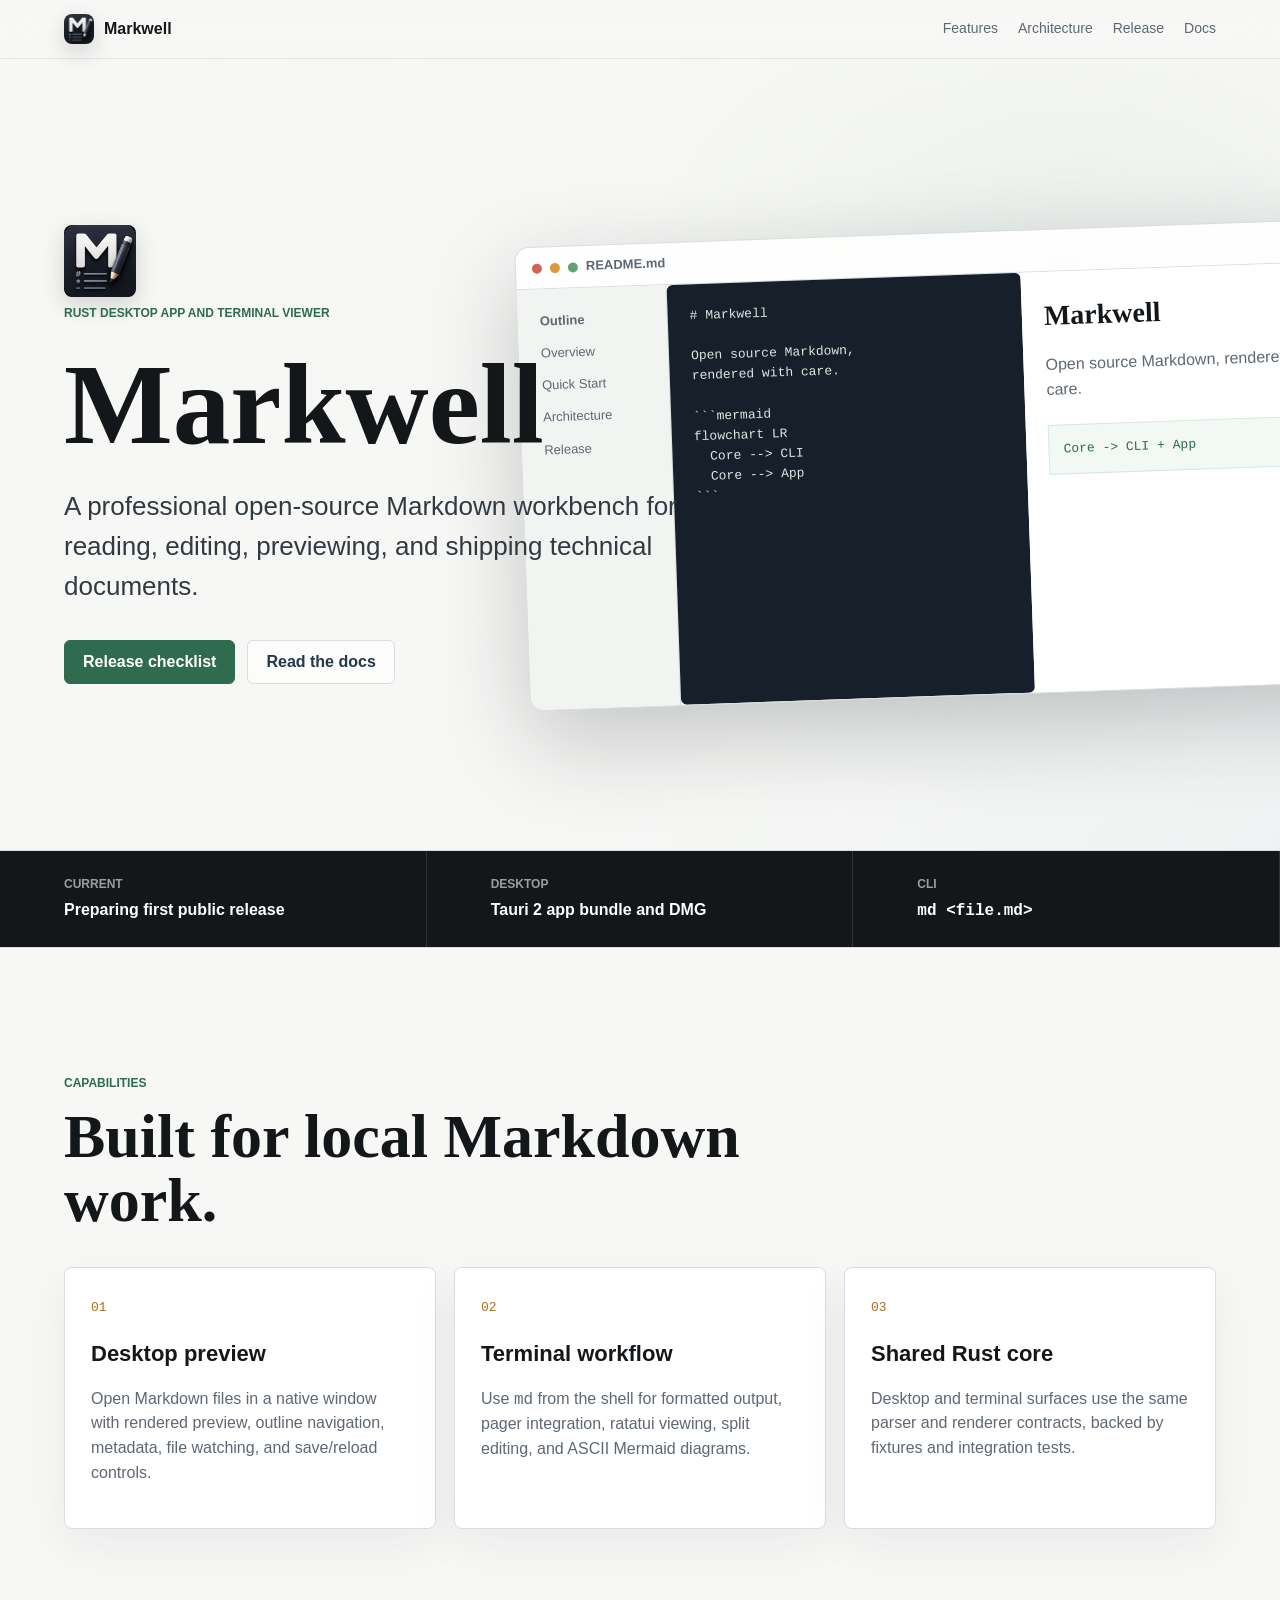
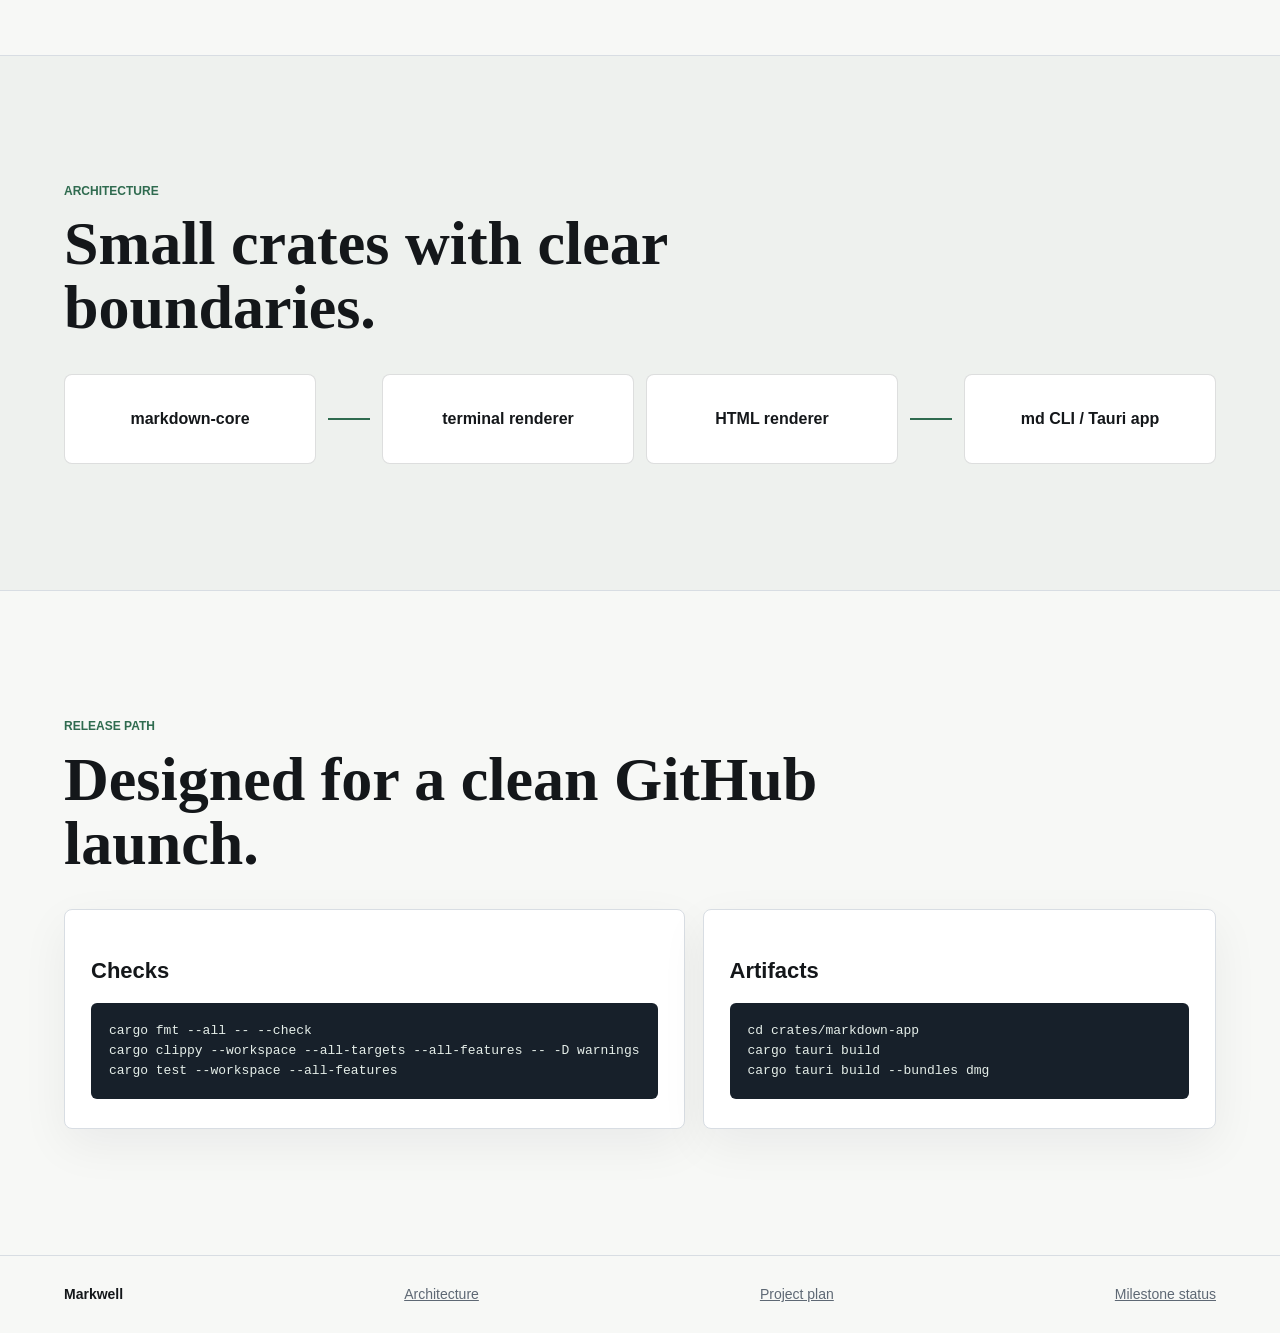
==== docs/index.html @ 6dc57869 "feat: bootstrap markwell with file-open fixes and quicklook scaffold" ====
<!DOCTYPE html>
<html lang="en">
<head>
  <meta charset="utf-8" />
  <meta name="viewport" content="width=device-width, initial-scale=1" />
  <meta name="description" content="Markwell is an open-source Markdown desktop app and terminal viewer built with Rust and Tauri." />
  <title>Markwell</title>
  <link rel="stylesheet" href="./site.css" />
</head>
<body>
  <header class="site-header">
    <a class="brand" href="#top" aria-label="Markwell home">
      <img src="./markwell-icon.png" alt="" width="30" height="30" />
      <span>Markwell</span>
    </a>
    <nav aria-label="Primary">
      <a href="#features">Features</a>
      <a href="#architecture">Architecture</a>
      <a href="#release">Release</a>
      <a href="./README.md">Docs</a>
    </nav>
  </header>

  <main id="top">
    <section class="hero">
      <div class="hero-backdrop" aria-hidden="true">
        <div class="workspace-shot">
          <div class="shot-bar">
            <span></span><span></span><span></span>
            <strong>README.md</strong>
          </div>
          <div class="shot-body">
            <aside>
              <b>Outline</b>
              <span>Overview</span>
              <span>Quick Start</span>
              <span>Architecture</span>
              <span>Release</span>
            </aside>
            <pre># Markwell

Open source Markdown,
rendered with care.

```mermaid
flowchart LR
  Core --> CLI
  Core --> App
```</pre>
            <article>
              <h3>Markwell</h3>
              <p>Open source Markdown, rendered with care.</p>
              <div class="diagram">Core -> CLI + App</div>
            </article>
          </div>
        </div>
      </div>

      <div class="hero-copy">
        <img src="./markwell-icon.png" alt="" width="72" height="72" />
        <p class="eyebrow">Rust desktop app and terminal viewer</p>
        <h1>Markwell</h1>
        <p class="lede">
          A professional open-source Markdown workbench for reading, editing,
          previewing, and shipping technical documents.
        </p>
        <div class="hero-actions">
          <a class="button primary" href="#release">Release checklist</a>
          <a class="button" href="./README.md">Read the docs</a>
        </div>
      </div>
    </section>

    <section class="status-strip" aria-label="Project status">
      <div>
        <span>Current</span>
        <strong>Preparing first public release</strong>
      </div>
      <div>
        <span>Desktop</span>
        <strong>Tauri 2 app bundle and DMG</strong>
      </div>
      <div>
        <span>CLI</span>
        <strong><code>md &lt;file.md&gt;</code></strong>
      </div>
    </section>

    <section class="section" id="features">
      <div class="section-heading">
        <p class="eyebrow">Capabilities</p>
        <h2>Built for local Markdown work.</h2>
      </div>
      <div class="feature-grid">
        <article>
          <span class="feature-mark">01</span>
          <h3>Desktop preview</h3>
          <p>Open Markdown files in a native window with rendered preview, outline navigation, metadata, file watching, and save/reload controls.</p>
        </article>
        <article>
          <span class="feature-mark">02</span>
          <h3>Terminal workflow</h3>
          <p>Use <code>md</code> from the shell for formatted output, pager integration, ratatui viewing, split editing, and ASCII Mermaid diagrams.</p>
        </article>
        <article>
          <span class="feature-mark">03</span>
          <h3>Shared Rust core</h3>
          <p>Desktop and terminal surfaces use the same parser and renderer contracts, backed by fixtures and integration tests.</p>
        </article>
      </div>
    </section>

    <section class="section architecture" id="architecture">
      <div class="section-heading">
        <p class="eyebrow">Architecture</p>
        <h2>Small crates with clear boundaries.</h2>
      </div>
      <div class="flow" aria-label="Architecture flow">
        <div>markdown-core</div>
        <span></span>
        <div>terminal renderer</div>
        <div>HTML renderer</div>
        <span></span>
        <div>md CLI / Tauri app</div>
      </div>
    </section>

    <section class="section release" id="release">
      <div class="section-heading">
        <p class="eyebrow">Release path</p>
        <h2>Designed for a clean GitHub launch.</h2>
      </div>
      <div class="release-grid">
        <article>
          <h3>Checks</h3>
          <pre>cargo fmt --all -- --check
cargo clippy --workspace --all-targets --all-features -- -D warnings
cargo test --workspace --all-features</pre>
        </article>
        <article>
          <h3>Artifacts</h3>
          <pre>cd crates/markdown-app
cargo tauri build
cargo tauri build --bundles dmg</pre>
        </article>
      </div>
    </section>
  </main>

  <footer>
    <span>Markwell</span>
    <a href="./architecture.md">Architecture</a>
    <a href="./project-plan.md">Project plan</a>
    <a href="./milestone-status.md">Milestone status</a>
  </footer>

  <script src="./site.js"></script>
</body>
</html>
---- docs/site.css ----
:root {
  --ink: #14171a;
  --muted: #5e6874;
  --line: #d8dde3;
  --paper: #f7f8f6;
  --panel: #ffffff;
  --steel: #25384a;
  --green: #2f6b4f;
  --green-2: #d8eadf;
  --amber: #a96f20;
  --mono: "SF Mono", "Cascadia Code", Menlo, monospace;
  --display: Charter, "Iowan Old Style", Georgia, serif;
  --body: "Avenir Next", "Segoe UI", sans-serif;
}

*,
*::before,
*::after {
  box-sizing: border-box;
}

html {
  scroll-behavior: smooth;
}

body {
  margin: 0;
  background: var(--paper);
  color: var(--ink);
  font-family: var(--body);
  font-size: 16px;
  line-height: 1.55;
}

a {
  color: inherit;
}

.site-header {
  position: sticky;
  top: 0;
  z-index: 20;
  display: flex;
  align-items: center;
  justify-content: space-between;
  gap: 24px;
  padding: 14px clamp(20px, 5vw, 72px);
  background: rgba(247, 248, 246, 0.88);
  border-bottom: 1px solid rgba(20, 23, 26, 0.08);
  backdrop-filter: blur(18px);
}

.brand,
.site-header nav,
.hero-actions,
footer {
  display: flex;
  align-items: center;
}

.brand {
  gap: 10px;
  font-weight: 700;
  text-decoration: none;
}

.brand img,
.hero-copy img {
  border-radius: 8px;
  box-shadow: 0 8px 22px rgba(20, 23, 26, 0.16);
}

.site-header nav {
  gap: 20px;
  color: var(--muted);
  font-size: 14px;
}

.site-header nav a {
  text-decoration: none;
}

.site-header nav a:hover {
  color: var(--ink);
}

.hero {
  position: relative;
  min-height: 88vh;
  display: grid;
  align-items: center;
  padding: clamp(70px, 11vw, 140px) clamp(20px, 5vw, 72px);
  overflow: hidden;
  border-bottom: 1px solid var(--line);
}

.hero-backdrop {
  position: absolute;
  inset: 0;
  background:
    linear-gradient(90deg, rgba(247,248,246,0.96) 0%, rgba(247,248,246,0.77) 38%, rgba(247,248,246,0.45) 100%),
    radial-gradient(circle at 78% 42%, rgba(47,107,79,0.18), transparent 38%),
    linear-gradient(135deg, #eef2ef 0%, #f8f8f4 48%, #e9edf0 100%);
}

.workspace-shot {
  position: absolute;
  right: clamp(-280px, -8vw, -60px);
  top: 50%;
  width: min(860px, 76vw);
  transform: translateY(-48%) rotate(-2deg);
  border: 1px solid rgba(20, 23, 26, 0.14);
  border-radius: 14px;
  background: rgba(255, 255, 255, 0.88);
  box-shadow: 0 30px 90px rgba(20, 23, 26, 0.22);
  overflow: hidden;
}

.shot-bar {
  height: 42px;
  display: flex;
  align-items: center;
  gap: 8px;
  padding: 0 16px;
  border-bottom: 1px solid var(--line);
  color: var(--muted);
  font-size: 13px;
}

.shot-bar span {
  width: 10px;
  height: 10px;
  border-radius: 50%;
  background: #d26156;
}

.shot-bar span:nth-child(2) {
  background: #d99a3d;
}

.shot-bar span:nth-child(3) {
  background: #62a36f;
}

.shot-body {
  display: grid;
  grid-template-columns: 150px 1fr 1fr;
  min-height: 420px;
}

.shot-body aside,
.shot-body pre,
.shot-body article {
  padding: 22px;
}

.shot-body aside {
  display: flex;
  flex-direction: column;
  gap: 12px;
  background: #f2f4f1;
  border-right: 1px solid var(--line);
  color: var(--muted);
  font-size: 13px;
}

.shot-body pre {
  margin: 0;
  background: #17202a;
  color: #dce7e1;
  font-family: var(--mono);
  font-size: 13px;
  white-space: pre-wrap;
}

.shot-body article {
  background: white;
}

.shot-body h3 {
  margin: 0 0 10px;
  font-family: var(--display);
  font-size: 28px;
}

.diagram {
  margin-top: 22px;
  padding: 14px;
  border: 1px solid var(--green-2);
  background: #f2f8f4;
  color: var(--green);
  font-family: var(--mono);
  font-size: 13px;
}

.hero-copy {
  position: relative;
  z-index: 2;
  max-width: 720px;
}

.eyebrow {
  margin: 0 0 12px;
  color: var(--green);
  font-size: 12px;
  font-weight: 800;
  text-transform: uppercase;
}

h1,
h2 {
  margin: 0;
  font-family: var(--display);
  line-height: 1.03;
  letter-spacing: 0;
}

h1 {
  margin-top: 22px;
  font-size: clamp(58px, 9vw, 118px);
}

h2 {
  font-size: clamp(34px, 5vw, 62px);
}

.lede {
  max-width: 620px;
  margin: 22px 0 0;
  color: #313a42;
  font-size: clamp(19px, 2.4vw, 26px);
}

.hero-actions {
  gap: 12px;
  margin-top: 34px;
  flex-wrap: wrap;
}

.button {
  display: inline-flex;
  align-items: center;
  min-height: 44px;
  padding: 0 18px;
  border: 1px solid var(--line);
  border-radius: 6px;
  background: rgba(255,255,255,0.66);
  color: var(--steel);
  font-weight: 700;
  text-decoration: none;
}

.button.primary {
  background: var(--green);
  border-color: var(--green);
  color: white;
}

.status-strip {
  display: grid;
  grid-template-columns: repeat(3, 1fr);
  border-bottom: 1px solid var(--line);
  background: var(--ink);
  color: white;
}

.status-strip div {
  padding: 24px clamp(20px, 5vw, 72px);
  border-right: 1px solid rgba(255,255,255,0.12);
}

.status-strip span {
  display: block;
  margin-bottom: 4px;
  color: rgba(255,255,255,0.58);
  font-size: 12px;
  text-transform: uppercase;
  font-weight: 800;
}

.section {
  padding: clamp(70px, 10vw, 126px) clamp(20px, 5vw, 72px);
  border-bottom: 1px solid var(--line);
}

.section-heading {
  max-width: 760px;
  margin-bottom: 34px;
}

.feature-grid,
.release-grid {
  display: grid;
  grid-template-columns: repeat(3, 1fr);
  gap: 18px;
}

.feature-grid article,
.release-grid article {
  min-height: 220px;
  padding: 26px;
  border: 1px solid var(--line);
  border-radius: 8px;
  background: var(--panel);
  box-shadow: 0 16px 48px rgba(20, 23, 26, 0.06);
}

.feature-mark {
  color: var(--amber);
  font-family: var(--mono);
  font-size: 13px;
}

h3 {
  margin: 18px 0 10px;
  font-size: 22px;
}

p {
  color: var(--muted);
}

code,
pre {
  font-family: var(--mono);
}

pre {
  overflow: auto;
  margin: 14px 0 0;
  padding: 18px;
  border-radius: 6px;
  background: #17202a;
  color: #e5eee9;
  font-size: 13px;
}

.architecture {
  background: #eef1ee;
}

.flow {
  display: grid;
  grid-template-columns: 1fr 42px 1fr 1fr 42px 1fr;
  align-items: center;
  gap: 12px;
}

.flow div {
  min-height: 90px;
  display: grid;
  place-items: center;
  padding: 18px;
  border: 1px solid rgba(20, 23, 26, 0.14);
  border-radius: 8px;
  background: white;
  text-align: center;
  font-weight: 800;
}

.flow span {
  height: 2px;
  background: var(--green);
}

.release-grid {
  grid-template-columns: repeat(2, 1fr);
}

footer {
  justify-content: space-between;
  gap: 18px;
  padding: 28px clamp(20px, 5vw, 72px);
  color: var(--muted);
  font-size: 14px;
}

footer span {
  color: var(--ink);
  font-weight: 800;
}

@media (max-width: 880px) {
  .site-header {
    align-items: flex-start;
    flex-direction: column;
  }

  .site-header nav {
    flex-wrap: wrap;
  }

  .workspace-shot {
    opacity: 0.22;
    right: -420px;
  }

  .status-strip,
  .feature-grid,
  .release-grid,
  .flow {
    grid-template-columns: 1fr;
  }

  .flow span {
    width: 2px;
    height: 32px;
    justify-self: center;
  }

  footer {
    align-items: flex-start;
    flex-direction: column;
  }
}
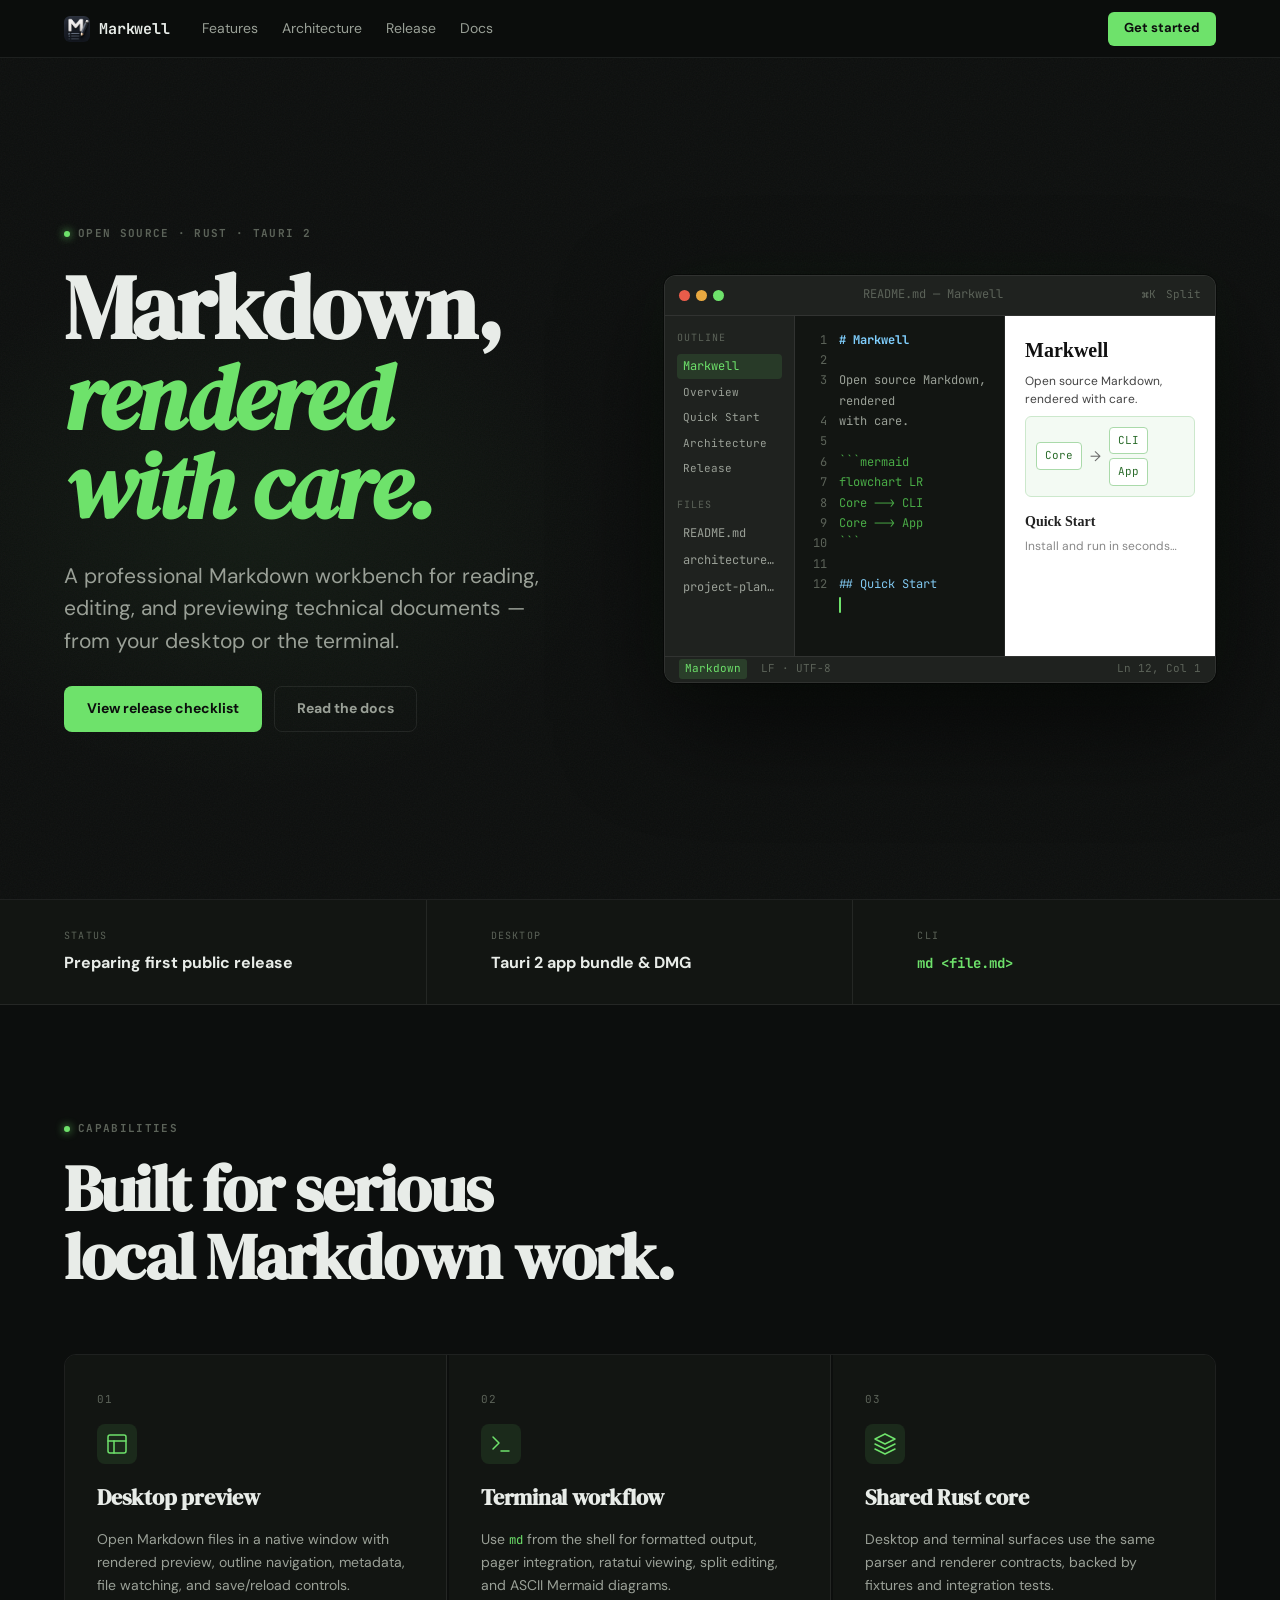
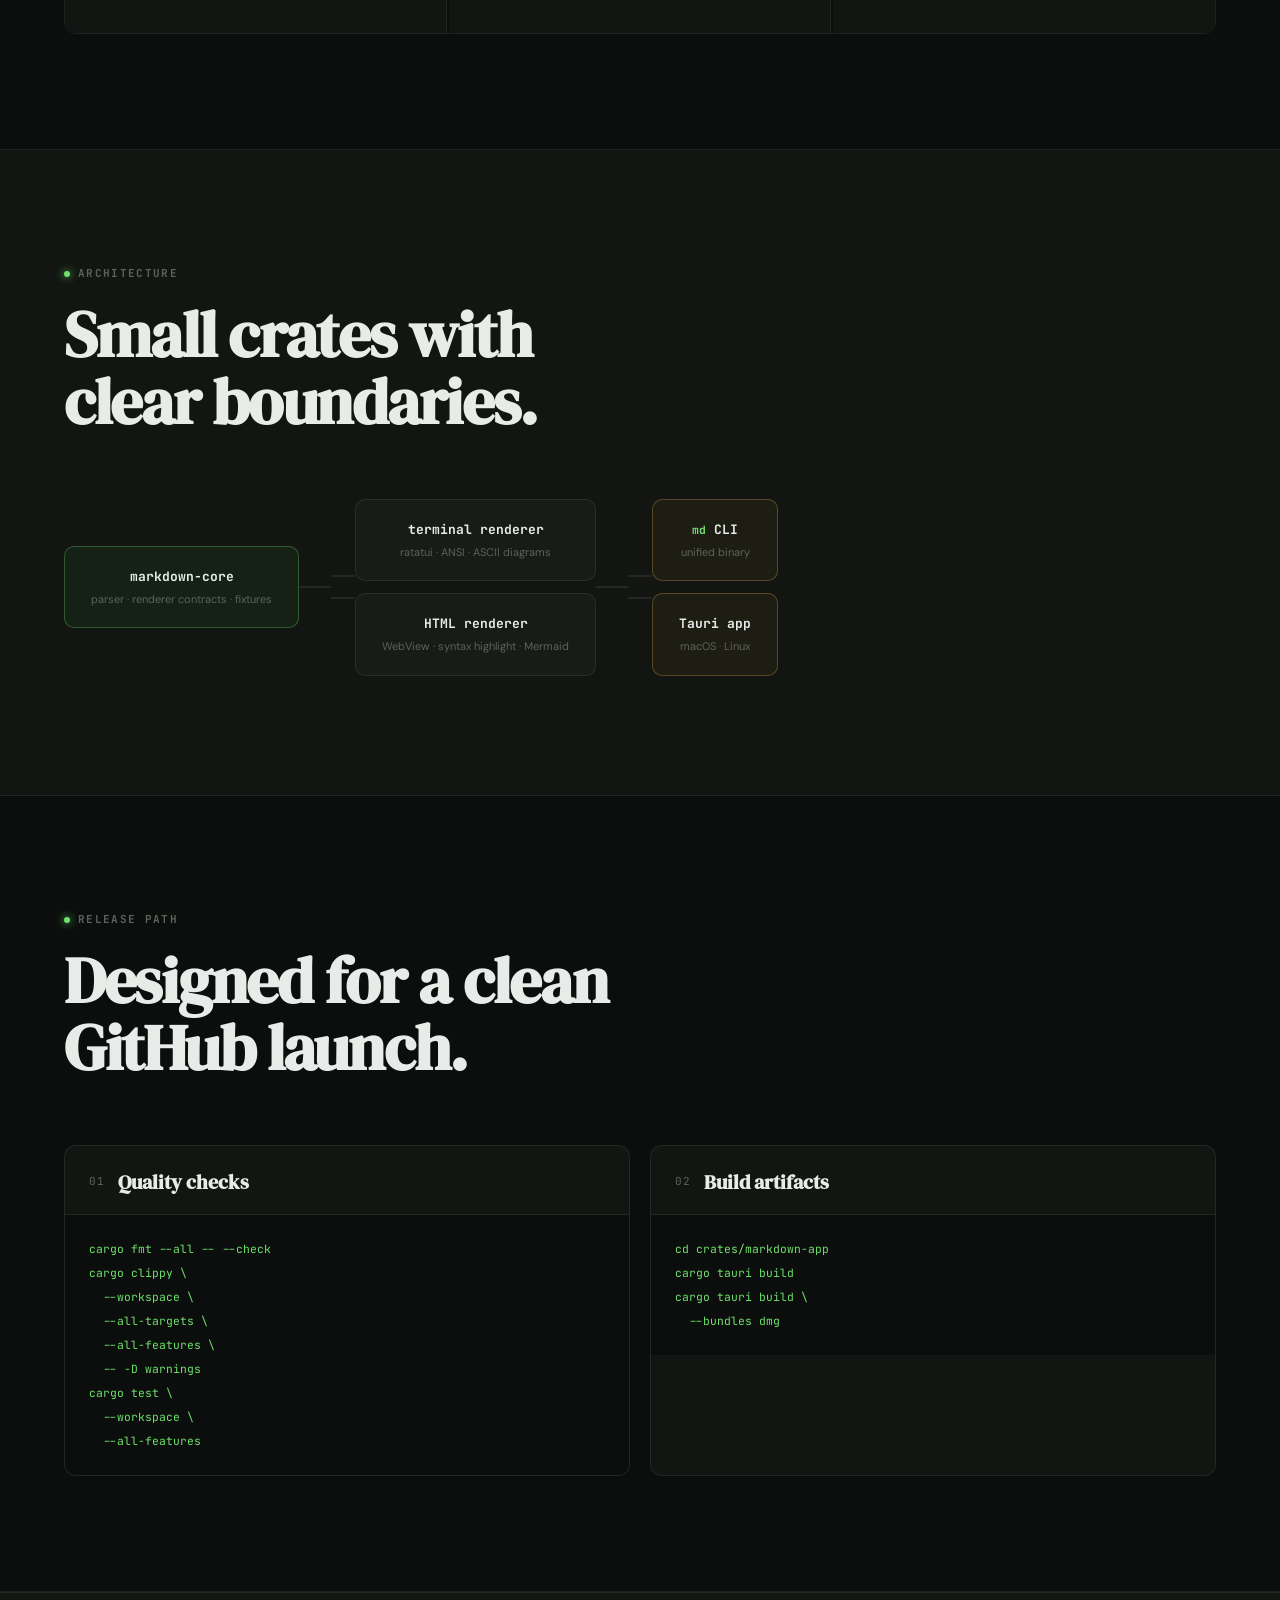
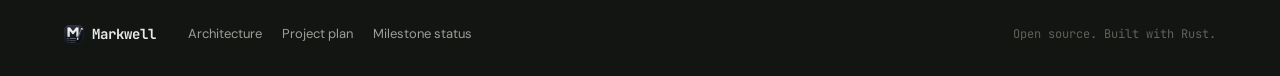
==== commit f0b67ef7: "docs: refresh Markwell landing page design" ====
--- a/docs/index.html
+++ b/docs/index.html
@@ -3,14 +3,18 @@
 <head>
   <meta charset="utf-8" />
   <meta name="viewport" content="width=device-width, initial-scale=1" />
-  <meta name="description" content="Markwell is an open-source Markdown desktop app and terminal viewer built with Rust and Tauri." />
+  <meta name="description" content="Markwell — open-source Markdown desktop app and terminal viewer built with Rust and Tauri." />
   <title>Markwell</title>
+  <link rel="preconnect" href="https://fonts.googleapis.com" />
+  <link rel="preconnect" href="https://fonts.gstatic.com" crossorigin />
+  <link href="https://fonts.googleapis.com/css2?family=DM+Serif+Display:ital@0;1&family=JetBrains+Mono:wght@400;700&family=DM+Sans:wght@400;500;700&display=swap" rel="stylesheet" />
   <link rel="stylesheet" href="./site.css" />
 </head>
 <body>
+
   <header class="site-header">
     <a class="brand" href="#top" aria-label="Markwell home">
-      <img src="./markwell-icon.png" alt="" width="30" height="30" />
+      <img src="./markwell-icon.png" alt="" width="26" height="26" />
       <span>Markwell</span>
     </a>
     <nav aria-label="Primary">
@@ -19,139 +23,247 @@
       <a href="#release">Release</a>
       <a href="./README.md">Docs</a>
     </nav>
+    <a class="nav-cta" href="#release">Get started</a>
   </header>
 
   <main id="top">
+
+    <!-- ── HERO ─────────────────────────────────────────────── -->
     <section class="hero">
-      <div class="hero-backdrop" aria-hidden="true">
-        <div class="workspace-shot">
-          <div class="shot-bar">
-            <span></span><span></span><span></span>
-            <strong>README.md</strong>
-          </div>
-          <div class="shot-body">
-            <aside>
-              <b>Outline</b>
-              <span>Overview</span>
-              <span>Quick Start</span>
-              <span>Architecture</span>
-              <span>Release</span>
-            </aside>
-            <pre># Markwell
-
-Open source Markdown,
-rendered with care.
-
-```mermaid
-flowchart LR
-  Core --> CLI
-  Core --> App
-```</pre>
-            <article>
-              <h3>Markwell</h3>
-              <p>Open source Markdown, rendered with care.</p>
-              <div class="diagram">Core -> CLI + App</div>
-            </article>
-          </div>
-        </div>
-      </div>
+      <div class="hero-noise" aria-hidden="true"></div>
 
       <div class="hero-copy">
-        <img src="./markwell-icon.png" alt="" width="72" height="72" />
-        <p class="eyebrow">Rust desktop app and terminal viewer</p>
-        <h1>Markwell</h1>
+        <p class="eyebrow">
+          <span class="eyebrow-dot" aria-hidden="true"></span>
+          Open source · Rust · Tauri 2
+        </p>
+        <h1>Markdown,<br /><em>rendered<br />with care.</em></h1>
         <p class="lede">
-          A professional open-source Markdown workbench for reading, editing,
-          previewing, and shipping technical documents.
+          A professional Markdown workbench for reading, editing, and previewing
+          technical documents — from your desktop or the terminal.
         </p>
         <div class="hero-actions">
-          <a class="button primary" href="#release">Release checklist</a>
-          <a class="button" href="./README.md">Read the docs</a>
-        </div>
-      </div>
-    </section>
-
+          <a class="btn btn-primary" href="#release">View release checklist</a>
+          <a class="btn btn-ghost" href="./README.md">Read the docs</a>
+        </div>
+      </div>
+
+      <div class="hero-window" aria-hidden="true">
+        <div class="win-chrome">
+          <div class="win-dots">
+            <span class="dot dot-red"></span>
+            <span class="dot dot-yellow"></span>
+            <span class="dot dot-green"></span>
+          </div>
+          <div class="win-title">README.md — Markwell</div>
+          <div class="win-actions">
+            <span>⌘K</span>
+            <span>Split</span>
+          </div>
+        </div>
+        <div class="win-body">
+          <div class="win-sidebar">
+            <div class="sidebar-label">Outline</div>
+            <ul class="outline-list">
+              <li class="outline-h1 active">Markwell</li>
+              <li class="outline-h2">Overview</li>
+              <li class="outline-h2">Quick Start</li>
+              <li class="outline-h2">Architecture</li>
+              <li class="outline-h2">Release</li>
+            </ul>
+            <div class="sidebar-label sidebar-label-mt">Files</div>
+            <ul class="outline-list">
+              <li>README.md</li>
+              <li>architecture.md</li>
+              <li>project-plan.md</li>
+            </ul>
+          </div>
+          <div class="win-editor">
+            <div class="editor-line"><span class="ed-lnum">1</span><span class="ed-h1"># Markwell</span></div>
+            <div class="editor-line"><span class="ed-lnum">2</span></div>
+            <div class="editor-line"><span class="ed-lnum">3</span><span class="ed-text">Open source Markdown, rendered</span></div>
+            <div class="editor-line"><span class="ed-lnum">4</span><span class="ed-text">with care.</span></div>
+            <div class="editor-line"><span class="ed-lnum">5</span></div>
+            <div class="editor-line"><span class="ed-lnum">6</span><span class="ed-code">```mermaid</span></div>
+            <div class="editor-line"><span class="ed-lnum">7</span><span class="ed-code">flowchart LR</span></div>
+            <div class="editor-line"><span class="ed-lnum">8</span><span class="ed-code">  Core --> CLI</span></div>
+            <div class="editor-line"><span class="ed-lnum">9</span><span class="ed-code">  Core --> App</span></div>
+            <div class="editor-line"><span class="ed-lnum">10</span><span class="ed-code">```</span></div>
+            <div class="editor-line"><span class="ed-lnum">11</span></div>
+            <div class="editor-line"><span class="ed-lnum">12</span><span class="ed-h2">## Quick Start</span></div>
+            <div class="editor-cursor"></div>
+          </div>
+          <div class="win-preview">
+            <div class="preview-inner">
+              <h3 class="preview-h1">Markwell</h3>
+              <p class="preview-p">Open source Markdown, rendered with care.</p>
+              <div class="preview-diagram">
+                <div class="diag-node">Core</div>
+                <div class="diag-arrow">→</div>
+                <div class="diag-col">
+                  <div class="diag-node">CLI</div>
+                  <div class="diag-node">App</div>
+                </div>
+              </div>
+              <h4 class="preview-h2">Quick Start</h4>
+              <p class="preview-p preview-muted">Install and run in seconds…</p>
+            </div>
+          </div>
+        </div>
+        <div class="win-statusbar">
+          <span class="sb-tag">Markdown</span>
+          <span class="sb-muted">LF · UTF-8</span>
+          <span class="sb-right">Ln 12, Col 1</span>
+        </div>
+      </div>
+    </section>
+
+    <!-- ── STATUS STRIP ──────────────────────────────────────── -->
     <section class="status-strip" aria-label="Project status">
-      <div>
-        <span>Current</span>
-        <strong>Preparing first public release</strong>
-      </div>
-      <div>
-        <span>Desktop</span>
-        <strong>Tauri 2 app bundle and DMG</strong>
-      </div>
-      <div>
-        <span>CLI</span>
-        <strong><code>md &lt;file.md&gt;</code></strong>
-      </div>
-    </section>
-
+      <div class="status-item">
+        <span class="status-label">Status</span>
+        <strong class="status-value">Preparing first public release</strong>
+      </div>
+      <div class="status-item">
+        <span class="status-label">Desktop</span>
+        <strong class="status-value">Tauri 2 app bundle &amp; DMG</strong>
+      </div>
+      <div class="status-item">
+        <span class="status-label">CLI</span>
+        <strong class="status-value"><code>md &lt;file.md&gt;</code></strong>
+      </div>
+    </section>
+
+    <!-- ── FEATURES ──────────────────────────────────────────── -->
     <section class="section" id="features">
-      <div class="section-heading">
-        <p class="eyebrow">Capabilities</p>
-        <h2>Built for local Markdown work.</h2>
-      </div>
+      <header class="section-header">
+        <p class="eyebrow"><span class="eyebrow-dot" aria-hidden="true"></span>Capabilities</p>
+        <h2>Built for serious<br />local Markdown work.</h2>
+      </header>
       <div class="feature-grid">
-        <article>
-          <span class="feature-mark">01</span>
+        <article class="feature-card">
+          <div class="feature-num">01</div>
+          <div class="feature-icon">
+            <svg width="24" height="24" viewBox="0 0 24 24" fill="none" stroke="currentColor" stroke-width="1.5" stroke-linecap="round" stroke-linejoin="round"><rect x="3" y="3" width="18" height="18" rx="2"/><path d="M3 9h18"/><path d="M9 21V9"/></svg>
+          </div>
           <h3>Desktop preview</h3>
           <p>Open Markdown files in a native window with rendered preview, outline navigation, metadata, file watching, and save/reload controls.</p>
         </article>
-        <article>
-          <span class="feature-mark">02</span>
+        <article class="feature-card">
+          <div class="feature-num">02</div>
+          <div class="feature-icon">
+            <svg width="24" height="24" viewBox="0 0 24 24" fill="none" stroke="currentColor" stroke-width="1.5" stroke-linecap="round" stroke-linejoin="round"><polyline points="4 17 10 11 4 5"/><line x1="12" y1="19" x2="20" y2="19"/></svg>
+          </div>
           <h3>Terminal workflow</h3>
           <p>Use <code>md</code> from the shell for formatted output, pager integration, ratatui viewing, split editing, and ASCII Mermaid diagrams.</p>
         </article>
-        <article>
-          <span class="feature-mark">03</span>
+        <article class="feature-card">
+          <div class="feature-num">03</div>
+          <div class="feature-icon">
+            <svg width="24" height="24" viewBox="0 0 24 24" fill="none" stroke="currentColor" stroke-width="1.5" stroke-linecap="round" stroke-linejoin="round"><polygon points="12 2 2 7 12 12 22 7 12 2"/><polyline points="2 17 12 22 22 17"/><polyline points="2 12 12 17 22 12"/></svg>
+          </div>
           <h3>Shared Rust core</h3>
           <p>Desktop and terminal surfaces use the same parser and renderer contracts, backed by fixtures and integration tests.</p>
         </article>
       </div>
     </section>
 
-    <section class="section architecture" id="architecture">
-      <div class="section-heading">
-        <p class="eyebrow">Architecture</p>
-        <h2>Small crates with clear boundaries.</h2>
-      </div>
-      <div class="flow" aria-label="Architecture flow">
-        <div>markdown-core</div>
-        <span></span>
-        <div>terminal renderer</div>
-        <div>HTML renderer</div>
-        <span></span>
-        <div>md CLI / Tauri app</div>
-      </div>
-    </section>
-
-    <section class="section release" id="release">
-      <div class="section-heading">
-        <p class="eyebrow">Release path</p>
-        <h2>Designed for a clean GitHub launch.</h2>
-      </div>
+    <!-- ── ARCHITECTURE ──────────────────────────────────────── -->
+    <section class="section section-arch" id="architecture">
+      <header class="section-header">
+        <p class="eyebrow"><span class="eyebrow-dot" aria-hidden="true"></span>Architecture</p>
+        <h2>Small crates with<br />clear boundaries.</h2>
+      </header>
+      <div class="arch-flow">
+        <div class="arch-node arch-node-core">
+          <div class="arch-node-label">markdown-core</div>
+          <div class="arch-node-sub">parser · renderer contracts · fixtures</div>
+        </div>
+        <div class="arch-arrows">
+          <div class="arch-arrow-line"></div>
+          <div class="arch-arrow-fork">
+            <span></span>
+            <span></span>
+          </div>
+        </div>
+        <div class="arch-targets">
+          <div class="arch-node">
+            <div class="arch-node-label">terminal renderer</div>
+            <div class="arch-node-sub">ratatui · ANSI · ASCII diagrams</div>
+          </div>
+          <div class="arch-node">
+            <div class="arch-node-label">HTML renderer</div>
+            <div class="arch-node-sub">WebView · syntax highlight · Mermaid</div>
+          </div>
+        </div>
+        <div class="arch-arrows">
+          <div class="arch-arrow-line"></div>
+          <div class="arch-arrow-fork">
+            <span></span>
+            <span></span>
+          </div>
+        </div>
+        <div class="arch-targets">
+          <div class="arch-node arch-node-output">
+            <div class="arch-node-label"><code>md</code> CLI</div>
+            <div class="arch-node-sub">unified binary</div>
+          </div>
+          <div class="arch-node arch-node-output">
+            <div class="arch-node-label">Tauri app</div>
+            <div class="arch-node-sub">macOS · Linux</div>
+          </div>
+        </div>
+      </div>
+    </section>
+
+    <!-- ── RELEASE ───────────────────────────────────────────── -->
+    <section class="section" id="release">
+      <header class="section-header">
+        <p class="eyebrow"><span class="eyebrow-dot" aria-hidden="true"></span>Release path</p>
+        <h2>Designed for a clean<br />GitHub launch.</h2>
+      </header>
       <div class="release-grid">
-        <article>
-          <h3>Checks</h3>
-          <pre>cargo fmt --all -- --check
-cargo clippy --workspace --all-targets --all-features -- -D warnings
-cargo test --workspace --all-features</pre>
-        </article>
-        <article>
-          <h3>Artifacts</h3>
-          <pre>cd crates/markdown-app
-cargo tauri build
-cargo tauri build --bundles dmg</pre>
-        </article>
-      </div>
-    </section>
+        <article class="release-card">
+          <div class="release-card-header">
+            <span class="release-step">01</span>
+            <h3>Quality checks</h3>
+          </div>
+          <pre class="code-block"><code><span class="tok-cmd">cargo</span> fmt --all -- --check
+<span class="tok-cmd">cargo</span> clippy \
+  --workspace \
+  --all-targets \
+  --all-features \
+  -- -D warnings
+<span class="tok-cmd">cargo</span> test \
+  --workspace \
+  --all-features</code></pre>
+        </article>
+        <article class="release-card">
+          <div class="release-card-header">
+            <span class="release-step">02</span>
+            <h3>Build artifacts</h3>
+          </div>
+          <pre class="code-block"><code><span class="tok-cmd">cd</span> crates/markdown-app
+<span class="tok-cmd">cargo</span> tauri build
+<span class="tok-cmd">cargo</span> tauri build \
+  --bundles dmg</code></pre>
+        </article>
+      </div>
+    </section>
+
   </main>
 
-  <footer>
-    <span>Markwell</span>
-    <a href="./architecture.md">Architecture</a>
-    <a href="./project-plan.md">Project plan</a>
-    <a href="./milestone-status.md">Milestone status</a>
+  <footer class="site-footer">
+    <div class="footer-brand">
+      <img src="./markwell-icon.png" alt="" width="20" height="20" />
+      <span>Markwell</span>
+    </div>
+    <nav class="footer-nav" aria-label="Footer">
+      <a href="./architecture.md">Architecture</a>
+      <a href="./project-plan.md">Project plan</a>
+      <a href="./milestone-status.md">Milestone status</a>
+    </nav>
+    <p class="footer-copy">Open source. Built with Rust.</p>
   </footer>
 
   <script src="./site.js"></script>
--- a/docs/site.css
+++ b/docs/site.css
@@ -1,415 +1,794 @@
+/* ── Tokens ──────────────────────────────────────────────── */
 :root {
-  --ink: #14171a;
-  --muted: #5e6874;
-  --line: #d8dde3;
-  --paper: #f7f8f6;
-  --panel: #ffffff;
-  --steel: #25384a;
-  --green: #2f6b4f;
-  --green-2: #d8eadf;
-  --amber: #a96f20;
-  --mono: "SF Mono", "Cascadia Code", Menlo, monospace;
-  --display: Charter, "Iowan Old Style", Georgia, serif;
-  --body: "Avenir Next", "Segoe UI", sans-serif;
-}
-
-*,
-*::before,
-*::after {
-  box-sizing: border-box;
-}
-
-html {
-  scroll-behavior: smooth;
-}
+  --bg:       #0c0e0d;
+  --bg-2:     #121512;
+  --bg-3:     #181b18;
+  --bg-4:     #1f221f;
+  --surface:  #242824;
+  --line:     rgba(255,255,255,0.08);
+  --line-2:   rgba(255,255,255,0.04);
+  --text:     #e8ece8;
+  --text-2:   #9aA097;
+  --text-3:   #5c6359;
+  --accent:   #6ee26b;
+  --accent-2: #4aac47;
+  --amber:    #e8a840;
+  --red:      #e85c4a;
+
+  --font-display: "DM Serif Display", Georgia, serif;
+  --font-body:    "DM Sans", system-ui, sans-serif;
+  --font-mono:    "JetBrains Mono", "SF Mono", Menlo, monospace;
+
+  --header-h: 58px;
+  --max-w:    1200px;
+  --pad-x:    clamp(20px, 5vw, 72px);
+}
+
+/* ── Reset ───────────────────────────────────────────────── */
+*, *::before, *::after { box-sizing: border-box; margin: 0; padding: 0; }
+html { scroll-behavior: smooth; color-scheme: dark; }
 
 body {
-  margin: 0;
-  background: var(--paper);
-  color: var(--ink);
-  font-family: var(--body);
+  background: var(--bg);
+  color: var(--text);
+  font-family: var(--font-body);
   font-size: 16px;
-  line-height: 1.55;
-}
-
-a {
-  color: inherit;
-}
-
+  line-height: 1.6;
+  -webkit-font-smoothing: antialiased;
+}
+
+a { color: inherit; }
+img { display: block; }
+
+code {
+  font-family: var(--font-mono);
+  font-size: 0.875em;
+  color: var(--accent);
+}
+
+/* ── Header ──────────────────────────────────────────────── */
 .site-header {
   position: sticky;
   top: 0;
-  z-index: 20;
-  display: flex;
-  align-items: center;
-  justify-content: space-between;
+  z-index: 100;
+  height: var(--header-h);
+  display: flex;
+  align-items: center;
+  gap: 32px;
+  padding: 0 var(--pad-x);
+  background: rgba(12, 14, 13, 0.82);
+  border-bottom: 1px solid var(--line);
+  backdrop-filter: blur(20px);
+}
+
+.brand {
+  display: flex;
+  align-items: center;
+  gap: 9px;
+  font-family: var(--font-mono);
+  font-weight: 700;
+  font-size: 15px;
+  text-decoration: none;
+  letter-spacing: -0.01em;
+  flex-shrink: 0;
+}
+
+.brand img { border-radius: 6px; }
+
+.site-header nav {
+  display: flex;
+  align-items: center;
   gap: 24px;
-  padding: 14px clamp(20px, 5vw, 72px);
-  background: rgba(247, 248, 246, 0.88);
-  border-bottom: 1px solid rgba(20, 23, 26, 0.08);
-  backdrop-filter: blur(18px);
-}
-
-.brand,
-.site-header nav,
-.hero-actions,
-footer {
-  display: flex;
-  align-items: center;
-}
-
-.brand {
-  gap: 10px;
+  flex: 1;
+  font-size: 14px;
+  color: var(--text-2);
+}
+
+.site-header nav a { text-decoration: none; transition: color 0.15s; }
+.site-header nav a:hover { color: var(--text); }
+
+.nav-cta {
+  margin-left: auto;
+  display: inline-flex;
+  align-items: center;
+  height: 34px;
+  padding: 0 16px;
+  border-radius: 6px;
+  background: var(--accent);
+  color: #0c0e0d;
+  font-size: 13px;
   font-weight: 700;
   text-decoration: none;
-}
-
-.brand img,
-.hero-copy img {
-  border-radius: 8px;
-  box-shadow: 0 8px 22px rgba(20, 23, 26, 0.16);
-}
-
-.site-header nav {
-  gap: 20px;
-  color: var(--muted);
-  font-size: 14px;
-}
-
-.site-header nav a {
-  text-decoration: none;
-}
-
-.site-header nav a:hover {
-  color: var(--ink);
-}
-
+  transition: background 0.15s;
+  flex-shrink: 0;
+}
+.nav-cta:hover { background: #80f07d; }
+
+/* ── Shared: eyebrow ─────────────────────────────────────── */
+.eyebrow {
+  display: flex;
+  align-items: center;
+  gap: 8px;
+  font-family: var(--font-mono);
+  font-size: 11px;
+  font-weight: 700;
+  letter-spacing: 0.12em;
+  text-transform: uppercase;
+  color: var(--text-3);
+}
+
+.eyebrow-dot {
+  width: 6px;
+  height: 6px;
+  border-radius: 50%;
+  background: var(--accent);
+  flex-shrink: 0;
+  box-shadow: 0 0 8px var(--accent);
+}
+
+/* ── Hero ────────────────────────────────────────────────── */
 .hero {
   position: relative;
-  min-height: 88vh;
+  min-height: calc(100vh - var(--header-h));
   display: grid;
-  align-items: center;
-  padding: clamp(70px, 11vw, 140px) clamp(20px, 5vw, 72px);
+  grid-template-columns: 1fr 1fr;
+  align-items: center;
+  gap: 48px;
+  padding: clamp(60px, 9vw, 120px) var(--pad-x);
   overflow: hidden;
   border-bottom: 1px solid var(--line);
 }
 
-.hero-backdrop {
+/* subtle grain overlay */
+.hero-noise {
   position: absolute;
   inset: 0;
-  background:
-    linear-gradient(90deg, rgba(247,248,246,0.96) 0%, rgba(247,248,246,0.77) 38%, rgba(247,248,246,0.45) 100%),
-    radial-gradient(circle at 78% 42%, rgba(47,107,79,0.18), transparent 38%),
-    linear-gradient(135deg, #eef2ef 0%, #f8f8f4 48%, #e9edf0 100%);
-}
-
-.workspace-shot {
+  background-image: url("data:image/svg+xml,%3Csvg viewBox='0 0 200 200' xmlns='http://www.w3.org/2000/svg'%3E%3Cfilter id='n'%3E%3CfeTurbulence type='fractalNoise' baseFrequency='0.75' numOctaves='4' stitchTiles='stitch'/%3E%3C/filter%3E%3Crect width='100%25' height='100%25' filter='url(%23n)' opacity='0.04'/%3E%3C/svg%3E");
+  background-size: 200px 200px;
+  pointer-events: none;
+  z-index: 0;
+}
+
+/* faint radial glow behind hero copy */
+.hero::before {
+  content: "";
   position: absolute;
-  right: clamp(-280px, -8vw, -60px);
-  top: 50%;
-  width: min(860px, 76vw);
-  transform: translateY(-48%) rotate(-2deg);
-  border: 1px solid rgba(20, 23, 26, 0.14);
-  border-radius: 14px;
-  background: rgba(255, 255, 255, 0.88);
-  box-shadow: 0 30px 90px rgba(20, 23, 26, 0.22);
-  overflow: hidden;
-}
-
-.shot-bar {
-  height: 42px;
-  display: flex;
-  align-items: center;
-  gap: 8px;
-  padding: 0 16px;
-  border-bottom: 1px solid var(--line);
-  color: var(--muted);
-  font-size: 13px;
-}
-
-.shot-bar span {
-  width: 10px;
-  height: 10px;
-  border-radius: 50%;
-  background: #d26156;
-}
-
-.shot-bar span:nth-child(2) {
-  background: #d99a3d;
-}
-
-.shot-bar span:nth-child(3) {
-  background: #62a36f;
-}
-
-.shot-body {
-  display: grid;
-  grid-template-columns: 150px 1fr 1fr;
-  min-height: 420px;
-}
-
-.shot-body aside,
-.shot-body pre,
-.shot-body article {
-  padding: 22px;
-}
-
-.shot-body aside {
-  display: flex;
-  flex-direction: column;
-  gap: 12px;
-  background: #f2f4f1;
-  border-right: 1px solid var(--line);
-  color: var(--muted);
-  font-size: 13px;
-}
-
-.shot-body pre {
-  margin: 0;
-  background: #17202a;
-  color: #dce7e1;
-  font-family: var(--mono);
-  font-size: 13px;
-  white-space: pre-wrap;
-}
-
-.shot-body article {
-  background: white;
-}
-
-.shot-body h3 {
-  margin: 0 0 10px;
-  font-family: var(--display);
-  font-size: 28px;
-}
-
-.diagram {
-  margin-top: 22px;
-  padding: 14px;
-  border: 1px solid var(--green-2);
-  background: #f2f8f4;
-  color: var(--green);
-  font-family: var(--mono);
-  font-size: 13px;
+  left: -10%;
+  top: 20%;
+  width: 60%;
+  height: 70%;
+  background: radial-gradient(ellipse, rgba(110, 226, 107, 0.06) 0%, transparent 65%);
+  pointer-events: none;
 }
 
 .hero-copy {
   position: relative;
   z-index: 2;
-  max-width: 720px;
-}
-
-.eyebrow {
-  margin: 0 0 12px;
-  color: var(--green);
-  font-size: 12px;
-  font-weight: 800;
-  text-transform: uppercase;
-}
-
-h1,
-h2 {
-  margin: 0;
-  font-family: var(--display);
-  line-height: 1.03;
-  letter-spacing: 0;
-}
+  display: flex;
+  flex-direction: column;
+  gap: 28px;
+}
+
+.hero-copy .eyebrow { margin-bottom: -8px; }
 
 h1 {
-  margin-top: 22px;
-  font-size: clamp(58px, 9vw, 118px);
-}
-
-h2 {
-  font-size: clamp(34px, 5vw, 62px);
+  font-family: var(--font-display);
+  font-size: clamp(54px, 7vw, 100px);
+  line-height: 1;
+  letter-spacing: -0.02em;
+  color: var(--text);
+}
+
+h1 em {
+  font-style: italic;
+  color: var(--accent);
 }
 
 .lede {
-  max-width: 620px;
-  margin: 22px 0 0;
-  color: #313a42;
-  font-size: clamp(19px, 2.4vw, 26px);
+  font-size: clamp(17px, 2vw, 21px);
+  line-height: 1.55;
+  color: var(--text-2);
+  max-width: 480px;
 }
 
 .hero-actions {
+  display: flex;
   gap: 12px;
-  margin-top: 34px;
   flex-wrap: wrap;
 }
 
-.button {
+.btn {
   display: inline-flex;
   align-items: center;
-  min-height: 44px;
-  padding: 0 18px;
-  border: 1px solid var(--line);
-  border-radius: 6px;
-  background: rgba(255,255,255,0.66);
-  color: var(--steel);
+  height: 46px;
+  padding: 0 22px;
+  border-radius: 8px;
+  font-size: 14px;
   font-weight: 700;
   text-decoration: none;
-}
-
-.button.primary {
-  background: var(--green);
-  border-color: var(--green);
-  color: white;
-}
-
+  transition: background 0.15s, color 0.15s, border-color 0.15s;
+}
+
+.btn-primary {
+  background: var(--accent);
+  color: #0c0e0d;
+  border: 1px solid transparent;
+}
+.btn-primary:hover { background: #80f07d; }
+
+.btn-ghost {
+  background: transparent;
+  color: var(--text-2);
+  border: 1px solid var(--line);
+}
+.btn-ghost:hover { color: var(--text); border-color: rgba(255,255,255,0.2); }
+
+/* ── Hero window mockup ──────────────────────────────────── */
+.hero-window {
+  position: relative;
+  z-index: 2;
+  border-radius: 12px;
+  border: 1px solid rgba(255,255,255,0.1);
+  background: var(--bg-3);
+  box-shadow:
+    0 0 0 1px rgba(0,0,0,0.4),
+    0 40px 100px rgba(0,0,0,0.6),
+    0 0 60px rgba(110,226,107,0.04);
+  overflow: hidden;
+  transform: perspective(1200px) rotateY(-4deg) rotateX(2deg);
+  transform-origin: left center;
+  animation: float 6s ease-in-out infinite;
+}
+
+@keyframes float {
+  0%, 100% { transform: perspective(1200px) rotateY(-4deg) rotateX(2deg) translateY(0); }
+  50%       { transform: perspective(1200px) rotateY(-4deg) rotateX(2deg) translateY(-8px); }
+}
+
+.win-chrome {
+  height: 40px;
+  display: flex;
+  align-items: center;
+  gap: 12px;
+  padding: 0 14px;
+  background: var(--bg-4);
+  border-bottom: 1px solid var(--line);
+}
+
+.win-dots { display: flex; gap: 6px; }
+.dot { width: 11px; height: 11px; border-radius: 50%; }
+.dot-red    { background: #e85c4a; }
+.dot-yellow { background: #e8a840; }
+.dot-green  { background: var(--accent); }
+
+.win-title {
+  flex: 1;
+  text-align: center;
+  font-family: var(--font-mono);
+  font-size: 12px;
+  color: var(--text-3);
+}
+
+.win-actions {
+  display: flex;
+  gap: 10px;
+  font-family: var(--font-mono);
+  font-size: 11px;
+  color: var(--text-3);
+}
+
+.win-body {
+  display: grid;
+  grid-template-columns: 130px 1fr 1fr;
+  min-height: 340px;
+}
+
+/* sidebar */
+.win-sidebar {
+  background: var(--bg-4);
+  border-right: 1px solid var(--line);
+  padding: 14px 12px;
+  font-size: 12px;
+  font-family: var(--font-mono);
+}
+
+.sidebar-label {
+  font-size: 10px;
+  letter-spacing: 0.1em;
+  text-transform: uppercase;
+  color: var(--text-3);
+  margin-bottom: 8px;
+}
+.sidebar-label-mt { margin-top: 16px; }
+
+.outline-list {
+  list-style: none;
+  display: flex;
+  flex-direction: column;
+  gap: 2px;
+}
+
+.outline-list li {
+  padding: 3px 6px;
+  border-radius: 4px;
+  color: var(--text-2);
+  cursor: default;
+  white-space: nowrap;
+  overflow: hidden;
+  text-overflow: ellipsis;
+}
+
+.outline-list li.active {
+  background: rgba(110, 226, 107, 0.12);
+  color: var(--accent);
+}
+
+.outline-h1 { padding-left: 6px; }
+.outline-h2 { padding-left: 14px; font-size: 11px; }
+
+/* editor pane */
+.win-editor {
+  background: var(--bg-2);
+  padding: 14px 0;
+  border-right: 1px solid var(--line);
+  font-family: var(--font-mono);
+  font-size: 12px;
+  line-height: 1.7;
+  overflow: hidden;
+}
+
+.editor-line {
+  display: flex;
+  gap: 12px;
+  padding: 0 14px;
+}
+
+.ed-lnum { color: var(--text-3); min-width: 18px; text-align: right; user-select: none; }
+.ed-h1   { color: #80d0ff; font-weight: 700; }
+.ed-h2   { color: #80c8f0; }
+.ed-text { color: var(--text-2); }
+.ed-code { color: var(--accent-2); }
+
+.editor-cursor {
+  width: 2px;
+  height: 16px;
+  background: var(--accent);
+  margin: 2px 14px;
+  margin-left: 44px;
+  border-radius: 1px;
+  animation: blink 1.1s step-end infinite;
+}
+
+@keyframes blink {
+  0%, 100% { opacity: 1; }
+  50%       { opacity: 0; }
+}
+
+/* preview pane */
+.win-preview {
+  background: #fff;
+  overflow: hidden;
+}
+
+.preview-inner {
+  padding: 18px 20px;
+}
+
+.preview-h1 {
+  font-family: "Georgia", serif;
+  font-size: 20px;
+  color: #111;
+  margin-bottom: 6px;
+}
+
+.preview-h2 {
+  font-family: "Georgia", serif;
+  font-size: 14px;
+  color: #222;
+  margin: 14px 0 4px;
+}
+
+.preview-p {
+  font-size: 12px;
+  color: #444;
+  line-height: 1.5;
+  margin-bottom: 8px;
+}
+
+.preview-muted { color: #888; }
+
+.preview-diagram {
+  display: flex;
+  align-items: center;
+  gap: 8px;
+  padding: 10px;
+  background: #f3faf3;
+  border: 1px solid #cce8cc;
+  border-radius: 6px;
+  margin-bottom: 8px;
+}
+
+.diag-node {
+  padding: 4px 8px;
+  background: #fff;
+  border: 1px solid #aadaaa;
+  border-radius: 4px;
+  font-family: var(--font-mono);
+  font-size: 11px;
+  color: #2a6b2a;
+}
+
+.diag-arrow {
+  font-size: 14px;
+  color: #6a6a6a;
+}
+
+.diag-col {
+  display: flex;
+  flex-direction: column;
+  gap: 4px;
+}
+
+/* statusbar */
+.win-statusbar {
+  height: 26px;
+  display: flex;
+  align-items: center;
+  gap: 14px;
+  padding: 0 14px;
+  background: var(--bg-4);
+  border-top: 1px solid var(--line);
+  font-family: var(--font-mono);
+  font-size: 11px;
+  color: var(--text-3);
+}
+
+.sb-tag {
+  background: rgba(110, 226, 107, 0.15);
+  color: var(--accent);
+  padding: 1px 6px;
+  border-radius: 3px;
+}
+
+.sb-right { margin-left: auto; }
+
+/* ── Status strip ─────────────────────────────────────────── */
 .status-strip {
   display: grid;
   grid-template-columns: repeat(3, 1fr);
+  background: var(--bg-2);
   border-bottom: 1px solid var(--line);
-  background: var(--ink);
-  color: white;
-}
-
-.status-strip div {
-  padding: 24px clamp(20px, 5vw, 72px);
-  border-right: 1px solid rgba(255,255,255,0.12);
-}
-
-.status-strip span {
+}
+
+.status-item {
+  padding: 28px var(--pad-x);
+  border-right: 1px solid var(--line);
+  display: flex;
+  flex-direction: column;
+  gap: 6px;
+}
+
+.status-item:last-child { border-right: none; }
+
+.status-label {
+  font-family: var(--font-mono);
+  font-size: 10px;
+  letter-spacing: 0.12em;
+  text-transform: uppercase;
+  color: var(--text-3);
+}
+
+.status-value {
+  font-size: 16px;
+  font-weight: 700;
+  color: var(--text);
+}
+
+/* ── Sections ────────────────────────────────────────────── */
+.section {
+  padding: clamp(64px, 9vw, 120px) var(--pad-x);
+  border-bottom: 1px solid var(--line);
+}
+
+.section-header {
+  max-width: 680px;
+  margin-bottom: clamp(40px, 5vw, 64px);
+  display: flex;
+  flex-direction: column;
+  gap: 18px;
+}
+
+h2 {
+  font-family: var(--font-display);
+  font-size: clamp(36px, 5vw, 64px);
+  line-height: 1.05;
+  letter-spacing: -0.02em;
+  color: var(--text);
+}
+
+/* ── Feature grid ─────────────────────────────────────────── */
+.feature-grid {
+  display: grid;
+  grid-template-columns: repeat(3, 1fr);
+  gap: 2px;
+  border: 1px solid var(--line);
+  border-radius: 12px;
+  overflow: hidden;
+}
+
+.feature-card {
+  padding: 36px 32px;
+  background: var(--bg-2);
+  border-right: 1px solid var(--line);
+  display: flex;
+  flex-direction: column;
+  gap: 12px;
+  transition: background 0.2s;
+}
+
+.feature-card:last-child { border-right: none; }
+.feature-card:hover { background: var(--bg-3); }
+
+.feature-num {
+  font-family: var(--font-mono);
+  font-size: 11px;
+  color: var(--text-3);
+  letter-spacing: 0.05em;
+}
+
+.feature-icon {
+  width: 40px;
+  height: 40px;
+  display: grid;
+  place-items: center;
+  border-radius: 8px;
+  background: rgba(110, 226, 107, 0.1);
+  color: var(--accent);
+  margin: 4px 0;
+}
+
+.feature-card h3 {
+  font-family: var(--font-display);
+  font-size: 22px;
+  letter-spacing: -0.01em;
+  color: var(--text);
+}
+
+.feature-card p {
+  font-size: 14px;
+  line-height: 1.65;
+  color: var(--text-2);
+}
+
+/* ── Architecture ─────────────────────────────────────────── */
+.section-arch {
+  background: var(--bg-2);
+}
+
+.arch-flow {
+  display: flex;
+  align-items: center;
+  gap: 0;
+  overflow-x: auto;
+  padding-bottom: 4px;
+}
+
+.arch-node {
+  padding: 20px 26px;
+  border: 1px solid var(--line);
+  border-radius: 10px;
+  background: var(--bg-3);
+  flex-shrink: 0;
+  text-align: center;
+  transition: border-color 0.2s, background 0.2s;
+}
+
+.arch-node:hover {
+  border-color: rgba(110,226,107,0.3);
+  background: var(--bg-4);
+}
+
+.arch-node-core {
+  border-color: rgba(110,226,107,0.3);
+  background: rgba(110,226,107,0.06);
+}
+
+.arch-node-output {
+  border-color: rgba(232,168,64,0.3);
+  background: rgba(232,168,64,0.06);
+}
+
+.arch-node-label {
+  font-family: var(--font-mono);
+  font-size: 13px;
+  font-weight: 700;
+  color: var(--text);
+  margin-bottom: 4px;
+}
+
+.arch-node-sub {
+  font-size: 11px;
+  color: var(--text-3);
+  line-height: 1.4;
+}
+
+.arch-arrows {
+  display: flex;
+  align-items: center;
+  gap: 0;
+  flex-shrink: 0;
+}
+
+.arch-arrow-line {
+  width: 32px;
+  height: 2px;
+  background: var(--line);
+  flex-shrink: 0;
+}
+
+.arch-arrow-fork {
+  display: flex;
+  flex-direction: column;
+  gap: 20px;
+  flex-shrink: 0;
+}
+
+.arch-arrow-fork span {
   display: block;
-  margin-bottom: 4px;
-  color: rgba(255,255,255,0.58);
-  font-size: 12px;
-  text-transform: uppercase;
-  font-weight: 800;
-}
-
-.section {
-  padding: clamp(70px, 10vw, 126px) clamp(20px, 5vw, 72px);
-  border-bottom: 1px solid var(--line);
-}
-
-.section-heading {
-  max-width: 760px;
-  margin-bottom: 34px;
-}
-
-.feature-grid,
+  width: 24px;
+  height: 2px;
+  background: var(--line);
+}
+
+.arch-targets {
+  display: flex;
+  flex-direction: column;
+  gap: 12px;
+  flex-shrink: 0;
+}
+
+/* ── Release ─────────────────────────────────────────────── */
 .release-grid {
   display: grid;
-  grid-template-columns: repeat(3, 1fr);
-  gap: 18px;
-}
-
-.feature-grid article,
-.release-grid article {
-  min-height: 220px;
-  padding: 26px;
+  grid-template-columns: repeat(2, 1fr);
+  gap: 20px;
+}
+
+.release-card {
   border: 1px solid var(--line);
-  border-radius: 8px;
-  background: var(--panel);
-  box-shadow: 0 16px 48px rgba(20, 23, 26, 0.06);
-}
-
-.feature-mark {
-  color: var(--amber);
-  font-family: var(--mono);
+  border-radius: 12px;
+  overflow: hidden;
+  background: var(--bg-2);
+}
+
+.release-card-header {
+  display: flex;
+  align-items: center;
+  gap: 14px;
+  padding: 20px 24px 16px;
+  border-bottom: 1px solid var(--line);
+}
+
+.release-step {
+  font-family: var(--font-mono);
+  font-size: 11px;
+  color: var(--text-3);
+  letter-spacing: 0.05em;
+}
+
+.release-card h3 {
+  font-family: var(--font-display);
+  font-size: 20px;
+  color: var(--text);
+}
+
+.code-block {
+  margin: 0;
+  padding: 22px 24px;
+  background: var(--bg);
+  font-family: var(--font-mono);
   font-size: 13px;
-}
-
-h3 {
-  margin: 18px 0 10px;
-  font-size: 22px;
-}
-
-p {
-  color: var(--muted);
-}
-
-code,
-pre {
-  font-family: var(--mono);
-}
-
-pre {
-  overflow: auto;
-  margin: 14px 0 0;
-  padding: 18px;
-  border-radius: 6px;
-  background: #17202a;
-  color: #e5eee9;
+  line-height: 1.85;
+  color: var(--text-2);
+  overflow-x: auto;
+}
+
+.tok-cmd { color: var(--accent); }
+
+/* ── Footer ──────────────────────────────────────────────── */
+.site-footer {
+  display: flex;
+  align-items: center;
+  gap: 32px;
+  flex-wrap: wrap;
+  padding: 30px var(--pad-x);
+  background: var(--bg-2);
+  border-top: 1px solid var(--line);
+}
+
+.footer-brand {
+  display: flex;
+  align-items: center;
+  gap: 8px;
+  font-family: var(--font-mono);
+  font-size: 14px;
+  font-weight: 700;
+}
+
+.footer-brand img { border-radius: 5px; }
+
+.footer-nav {
+  display: flex;
+  align-items: center;
+  gap: 20px;
   font-size: 13px;
-}
-
-.architecture {
-  background: #eef1ee;
-}
-
-.flow {
-  display: grid;
-  grid-template-columns: 1fr 42px 1fr 1fr 42px 1fr;
-  align-items: center;
-  gap: 12px;
-}
-
-.flow div {
-  min-height: 90px;
-  display: grid;
-  place-items: center;
-  padding: 18px;
-  border: 1px solid rgba(20, 23, 26, 0.14);
-  border-radius: 8px;
-  background: white;
-  text-align: center;
-  font-weight: 800;
-}
-
-.flow span {
-  height: 2px;
-  background: var(--green);
-}
-
-.release-grid {
-  grid-template-columns: repeat(2, 1fr);
-}
-
-footer {
-  justify-content: space-between;
-  gap: 18px;
-  padding: 28px clamp(20px, 5vw, 72px);
-  color: var(--muted);
-  font-size: 14px;
-}
-
-footer span {
-  color: var(--ink);
-  font-weight: 800;
-}
-
-@media (max-width: 880px) {
-  .site-header {
-    align-items: flex-start;
-    flex-direction: column;
+  color: var(--text-2);
+}
+
+.footer-nav a { text-decoration: none; transition: color 0.15s; }
+.footer-nav a:hover { color: var(--text); }
+
+.footer-copy {
+  margin-left: auto;
+  font-size: 12px;
+  color: var(--text-3);
+  font-family: var(--font-mono);
+}
+
+/* ── Animations: page load ───────────────────────────────── */
+.hero-copy { animation: fade-up 0.7s ease both; }
+.hero-window { animation: fade-up 0.7s 0.15s ease both; }
+
+@keyframes fade-up {
+  from { opacity: 0; transform: translateY(24px); }
+  to   { opacity: 1; transform: translateY(0); }
+}
+
+/* ── Responsive ──────────────────────────────────────────── */
+@media (max-width: 1080px) {
+  .hero {
+    grid-template-columns: 1fr;
+    min-height: auto;
+    padding-bottom: 48px;
   }
 
-  .site-header nav {
-    flex-wrap: wrap;
+  .hero-window {
+    transform: none;
+    animation: fade-up 0.7s 0.15s ease both;
+    max-width: 680px;
   }
 
-  .workspace-shot {
-    opacity: 0.22;
-    right: -420px;
-  }
-
-  .status-strip,
-  .feature-grid,
-  .release-grid,
-  .flow {
+  .win-body { grid-template-columns: 120px 1fr; }
+  .win-preview { display: none; }
+}
+
+@media (max-width: 760px) {
+  .site-header nav { display: none; }
+
+  .feature-grid {
     grid-template-columns: 1fr;
   }
-
-  .flow span {
-    width: 2px;
-    height: 32px;
-    justify-self: center;
-  }
-
-  footer {
-    align-items: flex-start;
-    flex-direction: column;
-  }
-}
+  .feature-card { border-right: none; border-bottom: 1px solid var(--line); }
+  .feature-card:last-child { border-bottom: none; }
+
+  .status-strip { grid-template-columns: 1fr; }
+  .status-item { border-right: none; border-bottom: 1px solid var(--line); padding: 20px var(--pad-x); }
+  .status-item:last-child { border-bottom: none; }
+
+  .release-grid { grid-template-columns: 1fr; }
+
+  .arch-flow { flex-direction: column; align-items: stretch; }
+  .arch-arrows { flex-direction: row; justify-content: center; padding: 8px 0; }
+  .arch-arrow-line { width: 2px; height: 24px; }
+  .arch-arrow-fork { flex-direction: row; gap: 40px; }
+  .arch-arrow-fork span { width: 2px; height: 20px; }
+  .arch-targets { flex-direction: row; gap: 10px; }
+
+  h1 { font-size: clamp(44px, 14vw, 72px); }
+  h2 { font-size: clamp(30px, 10vw, 48px); }
+
+  .footer-copy { margin-left: 0; }
+
+  .win-sidebar { display: none; }
+  .win-body { grid-template-columns: 1fr; }
+}
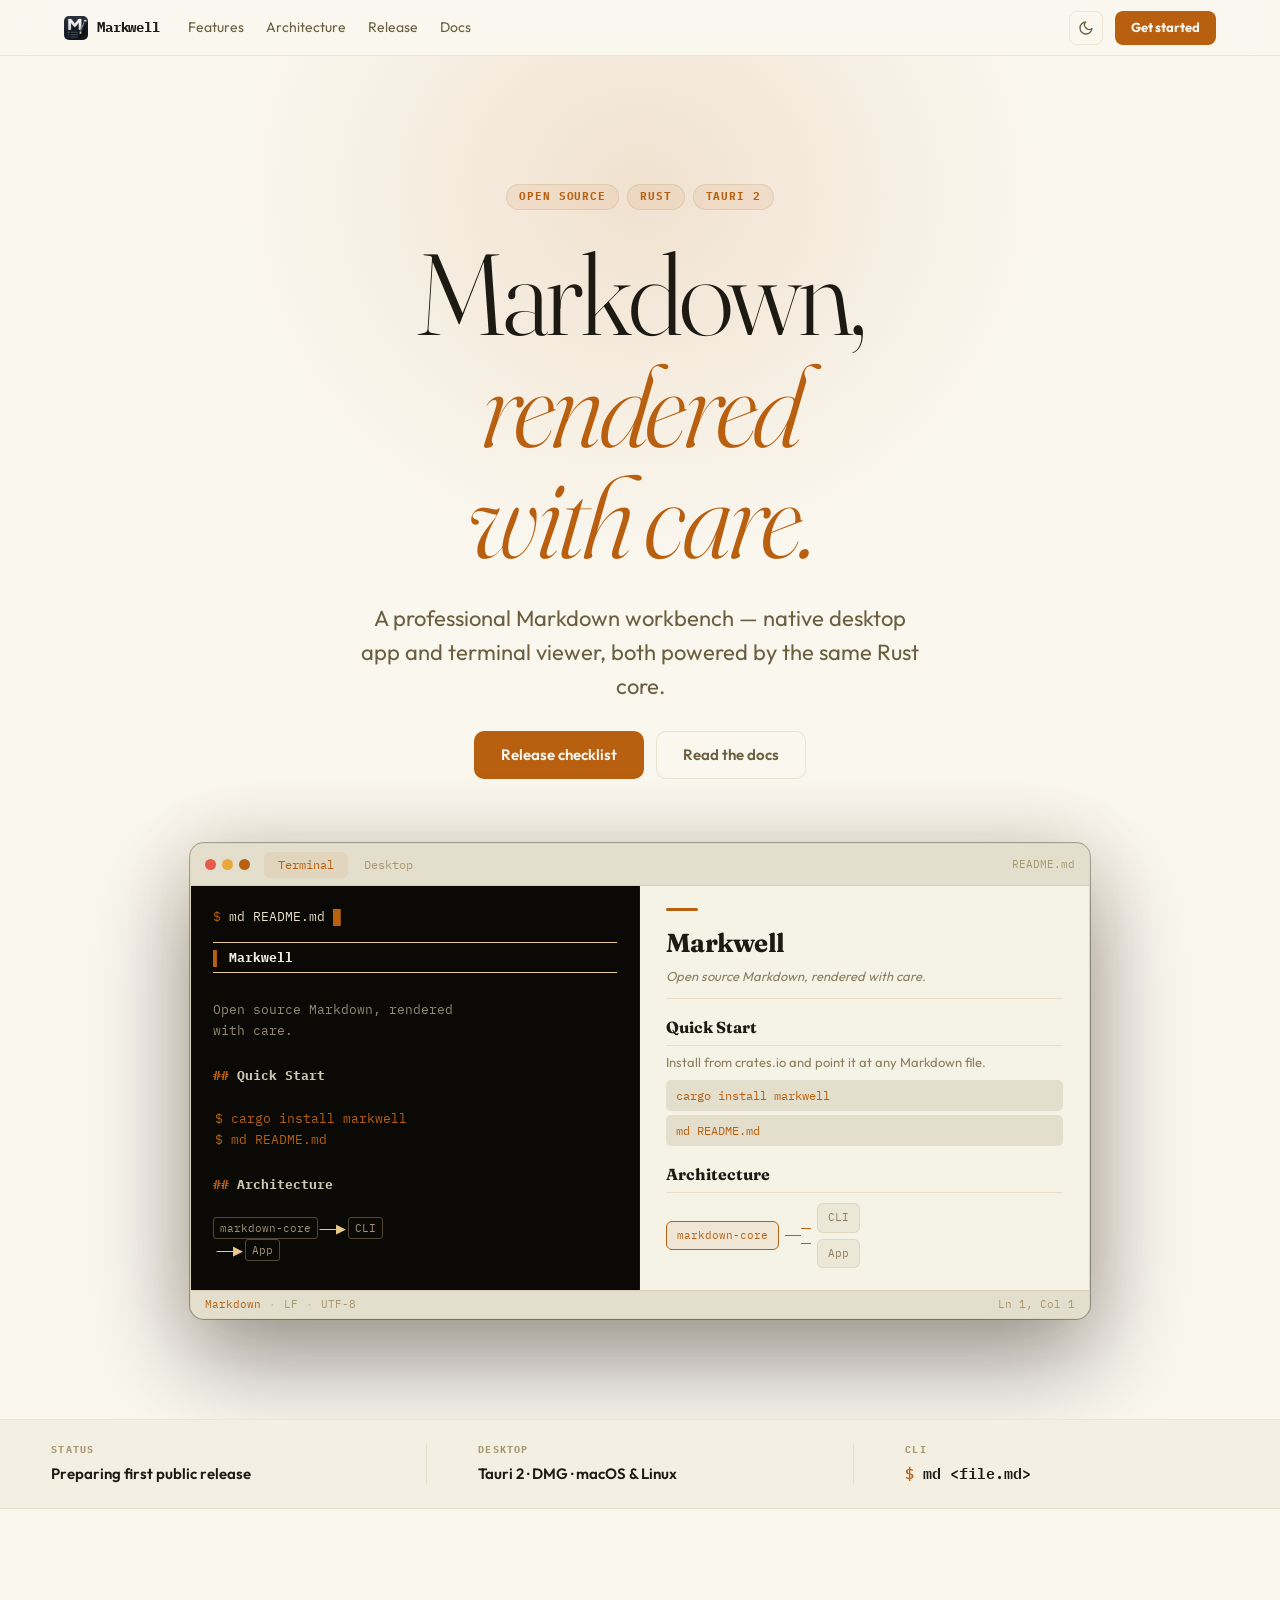
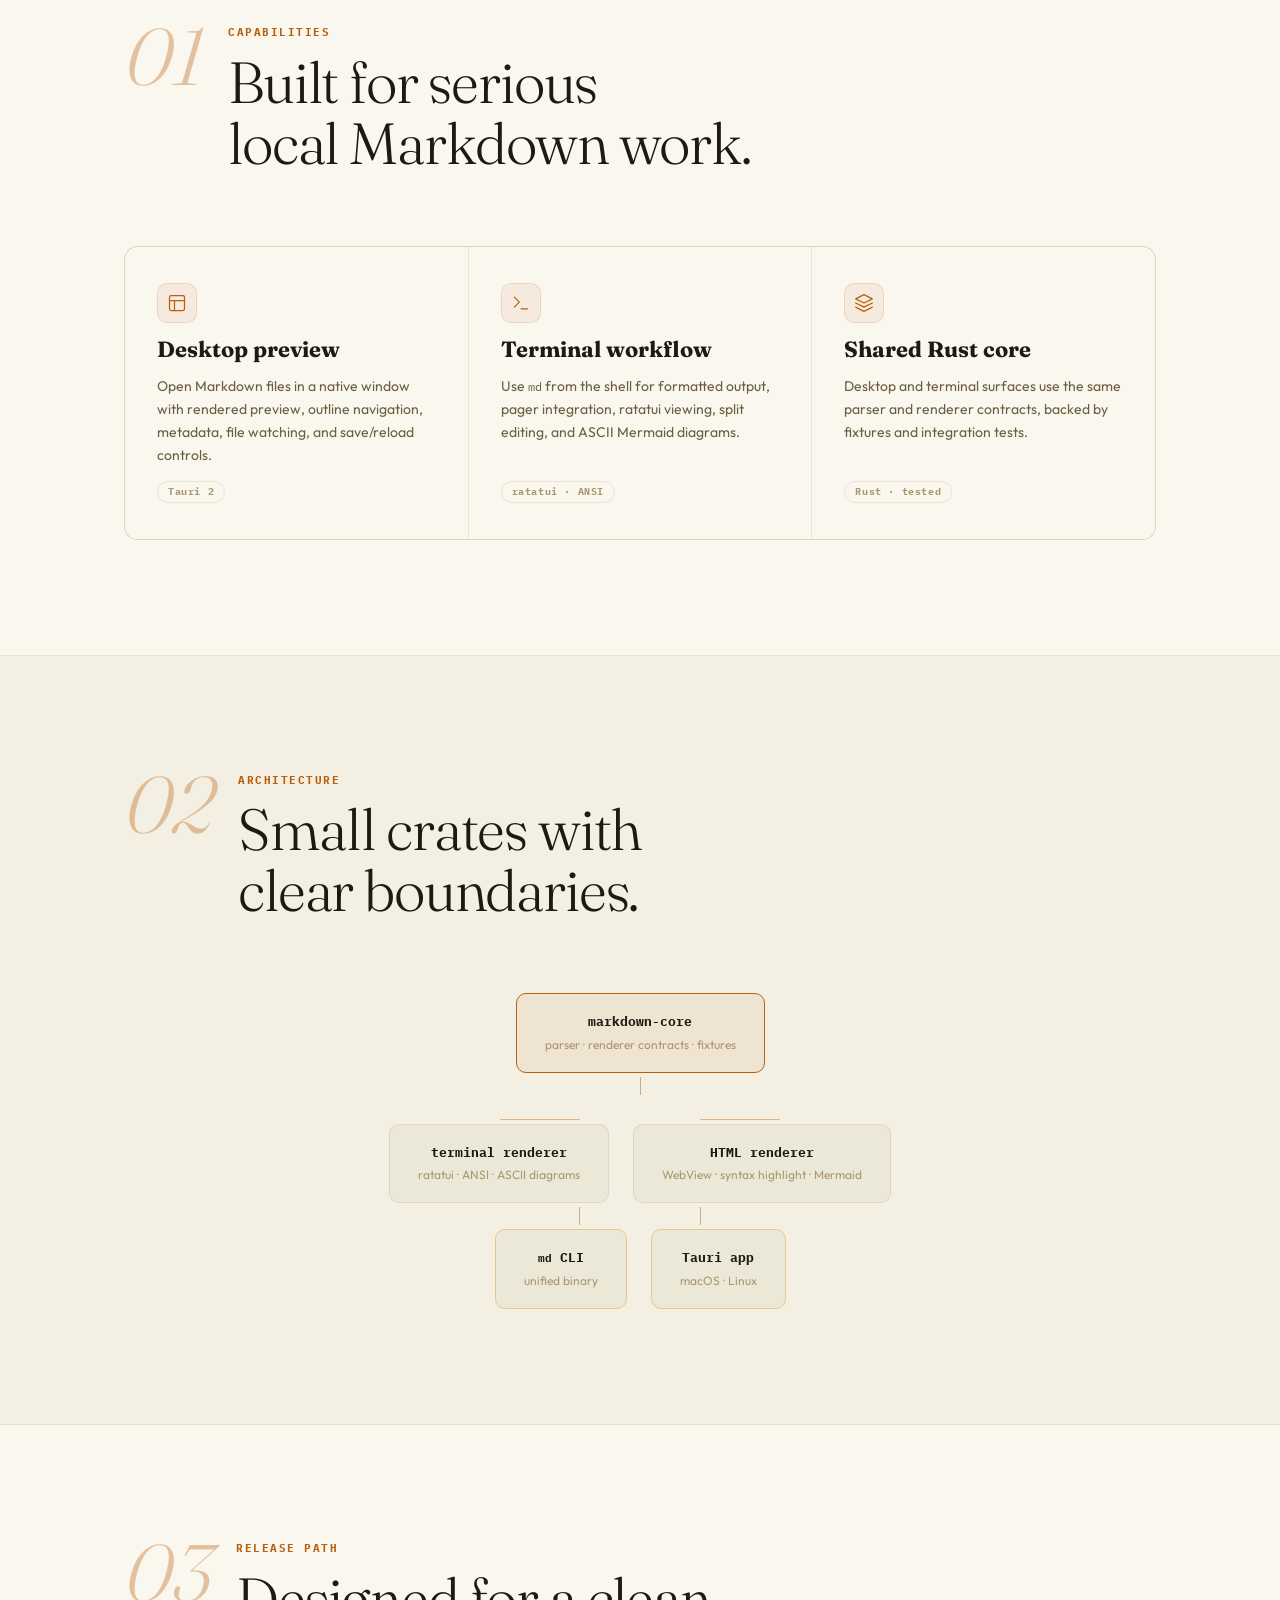
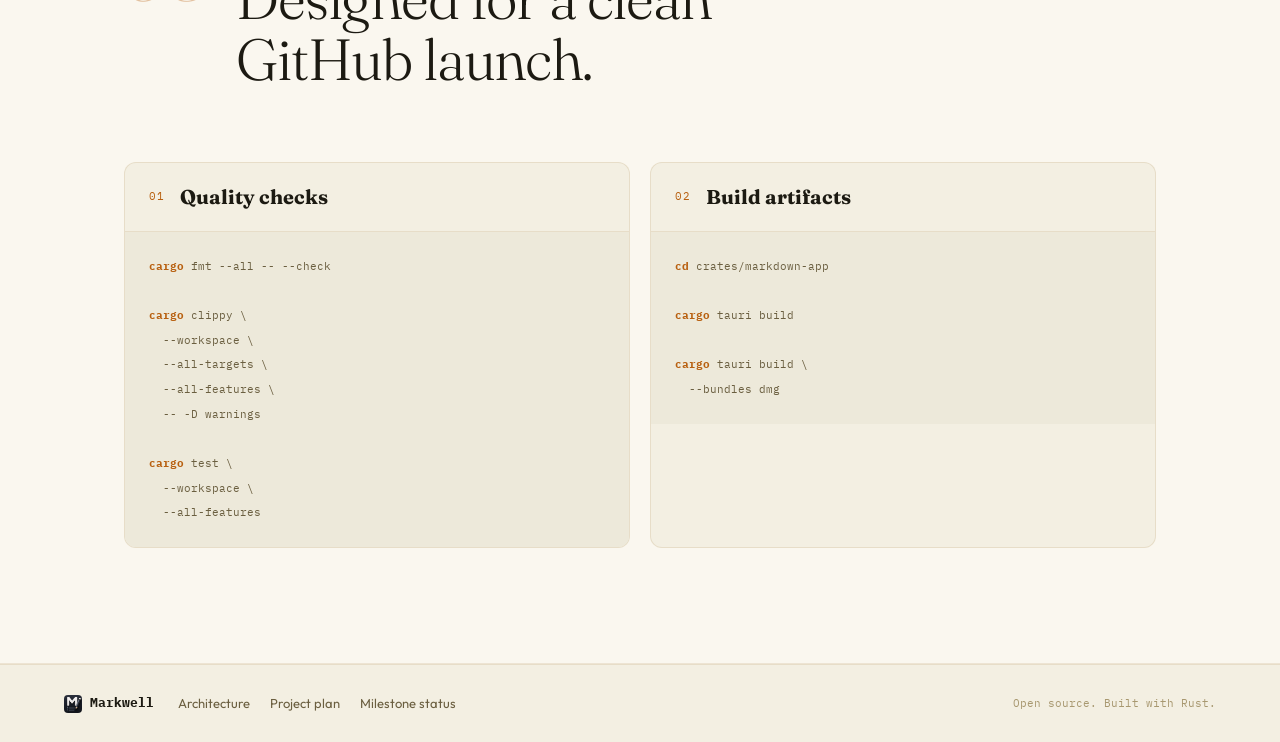
==== commit 9b1e744d: "docs: update landing page refinements" ====
--- a/docs/index.html
+++ b/docs/index.html
@@ -1,5 +1,5 @@
 <!DOCTYPE html>
-<html lang="en">
+<html lang="en" data-theme="dark">
 <head>
   <meta charset="utf-8" />
   <meta name="viewport" content="width=device-width, initial-scale=1" />
@@ -7,14 +7,15 @@
   <title>Markwell</title>
   <link rel="preconnect" href="https://fonts.googleapis.com" />
   <link rel="preconnect" href="https://fonts.gstatic.com" crossorigin />
-  <link href="https://fonts.googleapis.com/css2?family=DM+Serif+Display:ital@0;1&family=JetBrains+Mono:wght@400;700&family=DM+Sans:wght@400;500;700&display=swap" rel="stylesheet" />
+  <link href="https://fonts.googleapis.com/css2?family=Fraunces:ital,opsz,wght@0,9..144,300;0,9..144,700;1,9..144,300;1,9..144,700&family=IBM+Plex+Mono:wght@400;700&family=Outfit:wght@400;500;700&display=swap" rel="stylesheet" />
   <link rel="stylesheet" href="./site.css" />
 </head>
 <body>
 
+  <!-- ── HEADER ─────────────────────────────────────────────── -->
   <header class="site-header">
     <a class="brand" href="#top" aria-label="Markwell home">
-      <img src="./markwell-icon.png" alt="" width="26" height="26" />
+      <img src="./markwell-icon.png" alt="" width="24" height="24" />
       <span>Markwell</span>
     </a>
     <nav aria-label="Primary">
@@ -23,194 +24,234 @@
       <a href="#release">Release</a>
       <a href="./README.md">Docs</a>
     </nav>
-    <a class="nav-cta" href="#release">Get started</a>
+    <div class="header-right">
+      <button class="theme-toggle" id="themeToggle" aria-label="Toggle theme">
+        <svg class="icon-sun" width="16" height="16" viewBox="0 0 24 24" fill="none" stroke="currentColor" stroke-width="2" stroke-linecap="round" stroke-linejoin="round"><circle cx="12" cy="12" r="5"/><line x1="12" y1="1" x2="12" y2="3"/><line x1="12" y1="21" x2="12" y2="23"/><line x1="4.22" y1="4.22" x2="5.64" y2="5.64"/><line x1="18.36" y1="18.36" x2="19.78" y2="19.78"/><line x1="1" y1="12" x2="3" y2="12"/><line x1="21" y1="12" x2="23" y2="12"/><line x1="4.22" y1="19.78" x2="5.64" y2="18.36"/><line x1="18.36" y1="5.64" x2="19.78" y2="4.22"/></svg>
+        <svg class="icon-moon" width="16" height="16" viewBox="0 0 24 24" fill="none" stroke="currentColor" stroke-width="2" stroke-linecap="round" stroke-linejoin="round"><path d="M21 12.79A9 9 0 1 1 11.21 3 7 7 0 0 0 21 12.79z"/></svg>
+      </button>
+      <a class="nav-cta" href="#release">Get started</a>
+    </div>
   </header>
 
   <main id="top">
 
     <!-- ── HERO ─────────────────────────────────────────────── -->
     <section class="hero">
-      <div class="hero-noise" aria-hidden="true"></div>
-
-      <div class="hero-copy">
-        <p class="eyebrow">
-          <span class="eyebrow-dot" aria-hidden="true"></span>
-          Open source · Rust · Tauri 2
-        </p>
-        <h1>Markdown,<br /><em>rendered<br />with care.</em></h1>
+      <div class="hero-glow" aria-hidden="true"></div>
+
+      <div class="hero-text">
+        <div class="eyebrow">
+          <span class="pill">Open source</span>
+          <span class="pill">Rust</span>
+          <span class="pill">Tauri 2</span>
+        </div>
+        <h1>
+          Markdown,<br />
+          <em>rendered<br />with care.</em>
+        </h1>
         <p class="lede">
-          A professional Markdown workbench for reading, editing, and previewing
-          technical documents — from your desktop or the terminal.
+          A professional Markdown workbench — native desktop app and terminal viewer,
+          both powered by the same Rust core.
         </p>
         <div class="hero-actions">
-          <a class="btn btn-primary" href="#release">View release checklist</a>
-          <a class="btn btn-ghost" href="./README.md">Read the docs</a>
-        </div>
-      </div>
-
-      <div class="hero-window" aria-hidden="true">
-        <div class="win-chrome">
-          <div class="win-dots">
-            <span class="dot dot-red"></span>
-            <span class="dot dot-yellow"></span>
-            <span class="dot dot-green"></span>
-          </div>
-          <div class="win-title">README.md — Markwell</div>
-          <div class="win-actions">
-            <span>⌘K</span>
-            <span>Split</span>
-          </div>
-        </div>
-        <div class="win-body">
-          <div class="win-sidebar">
-            <div class="sidebar-label">Outline</div>
-            <ul class="outline-list">
-              <li class="outline-h1 active">Markwell</li>
-              <li class="outline-h2">Overview</li>
-              <li class="outline-h2">Quick Start</li>
-              <li class="outline-h2">Architecture</li>
-              <li class="outline-h2">Release</li>
-            </ul>
-            <div class="sidebar-label sidebar-label-mt">Files</div>
-            <ul class="outline-list">
-              <li>README.md</li>
-              <li>architecture.md</li>
-              <li>project-plan.md</li>
-            </ul>
-          </div>
-          <div class="win-editor">
-            <div class="editor-line"><span class="ed-lnum">1</span><span class="ed-h1"># Markwell</span></div>
-            <div class="editor-line"><span class="ed-lnum">2</span></div>
-            <div class="editor-line"><span class="ed-lnum">3</span><span class="ed-text">Open source Markdown, rendered</span></div>
-            <div class="editor-line"><span class="ed-lnum">4</span><span class="ed-text">with care.</span></div>
-            <div class="editor-line"><span class="ed-lnum">5</span></div>
-            <div class="editor-line"><span class="ed-lnum">6</span><span class="ed-code">```mermaid</span></div>
-            <div class="editor-line"><span class="ed-lnum">7</span><span class="ed-code">flowchart LR</span></div>
-            <div class="editor-line"><span class="ed-lnum">8</span><span class="ed-code">  Core --> CLI</span></div>
-            <div class="editor-line"><span class="ed-lnum">9</span><span class="ed-code">  Core --> App</span></div>
-            <div class="editor-line"><span class="ed-lnum">10</span><span class="ed-code">```</span></div>
-            <div class="editor-line"><span class="ed-lnum">11</span></div>
-            <div class="editor-line"><span class="ed-lnum">12</span><span class="ed-h2">## Quick Start</span></div>
-            <div class="editor-cursor"></div>
-          </div>
-          <div class="win-preview">
-            <div class="preview-inner">
-              <h3 class="preview-h1">Markwell</h3>
-              <p class="preview-p">Open source Markdown, rendered with care.</p>
-              <div class="preview-diagram">
-                <div class="diag-node">Core</div>
-                <div class="diag-arrow">→</div>
-                <div class="diag-col">
-                  <div class="diag-node">CLI</div>
-                  <div class="diag-node">App</div>
+          <a class="btn btn-primary" href="#release">Release checklist</a>
+          <a class="btn btn-outline" href="./README.md">Read the docs</a>
+        </div>
+      </div>
+
+      <!-- dual-surface mockup -->
+      <div class="hero-demo" aria-hidden="true">
+        <div class="demo-chrome">
+          <div class="demo-dots">
+            <span></span><span></span><span></span>
+          </div>
+          <div class="demo-tabs">
+            <button class="demo-tab active">Terminal</button>
+            <button class="demo-tab">Desktop</button>
+          </div>
+          <div class="demo-badge">README.md</div>
+        </div>
+        <div class="demo-body">
+
+          <!-- Terminal pane -->
+          <div class="pane pane-term">
+            <div class="term-prompt">
+              <span class="prompt-sym">$</span>
+              <span class="prompt-cmd">md README.md</span>
+              <span class="prompt-cursor">█</span>
+            </div>
+            <div class="term-output">
+              <div class="to-rule"></div>
+              <div class="to-h1"><span class="amber">▌</span> Markwell</div>
+              <div class="to-rule"></div>
+              <br />
+              <div class="to-p">Open source Markdown, rendered</div>
+              <div class="to-p">with care.</div>
+              <br />
+              <div class="to-h2"><span class="amber">##</span> Quick Start</div>
+              <br />
+              <div class="to-code"><span class="amber">$</span> cargo install markwell</div>
+              <div class="to-code"><span class="amber">$</span> md README.md</div>
+              <br />
+              <div class="to-h2"><span class="amber">##</span> Architecture</div>
+              <br />
+              <div class="to-diagram">
+                <span class="diag-box">markdown-core</span>
+                <span class="diag-arr"> ──▶ </span>
+                <span class="diag-box">CLI</span>
+              </div>
+              <div class="to-diagram to-diagram-2">
+                <span class="diag-indent">             </span>
+                <span class="diag-arr"> ──▶ </span>
+                <span class="diag-box">App</span>
+              </div>
+            </div>
+          </div>
+
+          <!-- Preview pane -->
+          <div class="pane pane-preview">
+            <div class="preview-scroll">
+              <div class="prev-ruler"></div>
+              <h2 class="prev-h1">Markwell</h2>
+              <p class="prev-p prev-lead">Open source Markdown, rendered with care.</p>
+              <div class="prev-divider"></div>
+              <h3 class="prev-h2">Quick Start</h3>
+              <p class="prev-p">Install from crates.io and point it at any Markdown file.</p>
+              <div class="prev-code">cargo install markwell</div>
+              <div class="prev-code">md README.md</div>
+              <h3 class="prev-h2">Architecture</h3>
+              <div class="prev-diagram">
+                <div class="prev-node prev-node-core">markdown-core</div>
+                <div class="prev-arrows">
+                  <div class="prev-arrow-line"></div>
+                  <div class="prev-arrow-branch">
+                    <span></span><span></span>
+                  </div>
+                </div>
+                <div class="prev-targets">
+                  <div class="prev-node">CLI</div>
+                  <div class="prev-node">App</div>
                 </div>
               </div>
-              <h4 class="preview-h2">Quick Start</h4>
-              <p class="preview-p preview-muted">Install and run in seconds…</p>
-            </div>
-          </div>
-        </div>
-        <div class="win-statusbar">
-          <span class="sb-tag">Markdown</span>
-          <span class="sb-muted">LF · UTF-8</span>
-          <span class="sb-right">Ln 12, Col 1</span>
+            </div>
+          </div>
+
+        </div>
+        <div class="demo-statusbar">
+          <span class="sb-item amber-text">Markdown</span>
+          <span class="sb-sep">·</span>
+          <span class="sb-item">LF</span>
+          <span class="sb-sep">·</span>
+          <span class="sb-item">UTF-8</span>
+          <span class="sb-right">Ln 1, Col 1</span>
         </div>
       </div>
     </section>
 
-    <!-- ── STATUS STRIP ──────────────────────────────────────── -->
-    <section class="status-strip" aria-label="Project status">
+    <!-- ── STATUS BAR ─────────────────────────────────────────── -->
+    <div class="status-bar" aria-label="Project status">
       <div class="status-item">
-        <span class="status-label">Status</span>
-        <strong class="status-value">Preparing first public release</strong>
-      </div>
+        <span class="status-key">Status</span>
+        <span class="status-val">Preparing first public release</span>
+      </div>
+      <div class="status-divider"></div>
       <div class="status-item">
-        <span class="status-label">Desktop</span>
-        <strong class="status-value">Tauri 2 app bundle &amp; DMG</strong>
-      </div>
+        <span class="status-key">Desktop</span>
+        <span class="status-val">Tauri 2 · DMG · macOS &amp; Linux</span>
+      </div>
+      <div class="status-divider"></div>
       <div class="status-item">
-        <span class="status-label">CLI</span>
-        <strong class="status-value"><code>md &lt;file.md&gt;</code></strong>
-      </div>
-    </section>
+        <span class="status-key">CLI</span>
+        <span class="status-val mono"><span class="amber-text">$</span> md &lt;file.md&gt;</span>
+      </div>
+    </div>
 
     <!-- ── FEATURES ──────────────────────────────────────────── -->
     <section class="section" id="features">
-      <header class="section-header">
-        <p class="eyebrow"><span class="eyebrow-dot" aria-hidden="true"></span>Capabilities</p>
-        <h2>Built for serious<br />local Markdown work.</h2>
-      </header>
-      <div class="feature-grid">
-        <article class="feature-card">
-          <div class="feature-num">01</div>
-          <div class="feature-icon">
-            <svg width="24" height="24" viewBox="0 0 24 24" fill="none" stroke="currentColor" stroke-width="1.5" stroke-linecap="round" stroke-linejoin="round"><rect x="3" y="3" width="18" height="18" rx="2"/><path d="M3 9h18"/><path d="M9 21V9"/></svg>
-          </div>
-          <h3>Desktop preview</h3>
-          <p>Open Markdown files in a native window with rendered preview, outline navigation, metadata, file watching, and save/reload controls.</p>
-        </article>
-        <article class="feature-card">
-          <div class="feature-num">02</div>
-          <div class="feature-icon">
-            <svg width="24" height="24" viewBox="0 0 24 24" fill="none" stroke="currentColor" stroke-width="1.5" stroke-linecap="round" stroke-linejoin="round"><polyline points="4 17 10 11 4 5"/><line x1="12" y1="19" x2="20" y2="19"/></svg>
-          </div>
-          <h3>Terminal workflow</h3>
-          <p>Use <code>md</code> from the shell for formatted output, pager integration, ratatui viewing, split editing, and ASCII Mermaid diagrams.</p>
-        </article>
-        <article class="feature-card">
-          <div class="feature-num">03</div>
-          <div class="feature-icon">
-            <svg width="24" height="24" viewBox="0 0 24 24" fill="none" stroke="currentColor" stroke-width="1.5" stroke-linecap="round" stroke-linejoin="round"><polygon points="12 2 2 7 12 12 22 7 12 2"/><polyline points="2 17 12 22 22 17"/><polyline points="2 12 12 17 22 12"/></svg>
-          </div>
-          <h3>Shared Rust core</h3>
-          <p>Desktop and terminal surfaces use the same parser and renderer contracts, backed by fixtures and integration tests.</p>
-        </article>
+      <div class="section-inner">
+        <header class="section-head">
+          <div class="section-num">01</div>
+          <div>
+            <p class="label">Capabilities</p>
+            <h2>Built for serious<br />local Markdown work.</h2>
+          </div>
+        </header>
+        <div class="features">
+          <article class="feat">
+            <div class="feat-icon">
+              <svg width="20" height="20" viewBox="0 0 24 24" fill="none" stroke="currentColor" stroke-width="1.5" stroke-linecap="round" stroke-linejoin="round"><rect x="3" y="3" width="18" height="18" rx="2"/><path d="M3 9h18"/><path d="M9 21V9"/></svg>
+            </div>
+            <h3>Desktop preview</h3>
+            <p>Open Markdown files in a native window with rendered preview, outline navigation, metadata, file watching, and save/reload controls.</p>
+            <div class="feat-tag">Tauri 2</div>
+          </article>
+          <article class="feat">
+            <div class="feat-icon">
+              <svg width="20" height="20" viewBox="0 0 24 24" fill="none" stroke="currentColor" stroke-width="1.5" stroke-linecap="round" stroke-linejoin="round"><polyline points="4 17 10 11 4 5"/><line x1="12" y1="19" x2="20" y2="19"/></svg>
+            </div>
+            <h3>Terminal workflow</h3>
+            <p>Use <code>md</code> from the shell for formatted output, pager integration, ratatui viewing, split editing, and ASCII Mermaid diagrams.</p>
+            <div class="feat-tag">ratatui · ANSI</div>
+          </article>
+          <article class="feat">
+            <div class="feat-icon">
+              <svg width="20" height="20" viewBox="0 0 24 24" fill="none" stroke="currentColor" stroke-width="1.5" stroke-linecap="round" stroke-linejoin="round"><polygon points="12 2 2 7 12 12 22 7 12 2"/><polyline points="2 17 12 22 22 17"/><polyline points="2 12 12 17 22 12"/></svg>
+            </div>
+            <h3>Shared Rust core</h3>
+            <p>Desktop and terminal surfaces use the same parser and renderer contracts, backed by fixtures and integration tests.</p>
+            <div class="feat-tag">Rust · tested</div>
+          </article>
+        </div>
       </div>
     </section>
 
     <!-- ── ARCHITECTURE ──────────────────────────────────────── -->
     <section class="section section-arch" id="architecture">
-      <header class="section-header">
-        <p class="eyebrow"><span class="eyebrow-dot" aria-hidden="true"></span>Architecture</p>
-        <h2>Small crates with<br />clear boundaries.</h2>
-      </header>
-      <div class="arch-flow">
-        <div class="arch-node arch-node-core">
-          <div class="arch-node-label">markdown-core</div>
-          <div class="arch-node-sub">parser · renderer contracts · fixtures</div>
-        </div>
-        <div class="arch-arrows">
-          <div class="arch-arrow-line"></div>
-          <div class="arch-arrow-fork">
-            <span></span>
-            <span></span>
-          </div>
-        </div>
-        <div class="arch-targets">
-          <div class="arch-node">
-            <div class="arch-node-label">terminal renderer</div>
-            <div class="arch-node-sub">ratatui · ANSI · ASCII diagrams</div>
-          </div>
-          <div class="arch-node">
-            <div class="arch-node-label">HTML renderer</div>
-            <div class="arch-node-sub">WebView · syntax highlight · Mermaid</div>
-          </div>
-        </div>
-        <div class="arch-arrows">
-          <div class="arch-arrow-line"></div>
-          <div class="arch-arrow-fork">
-            <span></span>
-            <span></span>
-          </div>
-        </div>
-        <div class="arch-targets">
-          <div class="arch-node arch-node-output">
-            <div class="arch-node-label"><code>md</code> CLI</div>
-            <div class="arch-node-sub">unified binary</div>
-          </div>
-          <div class="arch-node arch-node-output">
-            <div class="arch-node-label">Tauri app</div>
-            <div class="arch-node-sub">macOS · Linux</div>
+      <div class="section-inner">
+        <header class="section-head">
+          <div class="section-num">02</div>
+          <div>
+            <p class="label">Architecture</p>
+            <h2>Small crates with<br />clear boundaries.</h2>
+          </div>
+        </header>
+        <div class="arch">
+          <div class="arch-row">
+            <div class="arch-node arch-core">
+              <div class="arch-node-name">markdown-core</div>
+              <div class="arch-node-desc">parser · renderer contracts · fixtures</div>
+            </div>
+          </div>
+          <div class="arch-row arch-connectors">
+            <div class="arch-vert"></div>
+            <div class="arch-horiz">
+              <span></span>
+              <span></span>
+            </div>
+          </div>
+          <div class="arch-row arch-mid">
+            <div class="arch-node">
+              <div class="arch-node-name">terminal renderer</div>
+              <div class="arch-node-desc">ratatui · ANSI · ASCII diagrams</div>
+            </div>
+            <div class="arch-node">
+              <div class="arch-node-name">HTML renderer</div>
+              <div class="arch-node-desc">WebView · syntax highlight · Mermaid</div>
+            </div>
+          </div>
+          <div class="arch-row arch-connectors arch-connectors-2">
+            <div class="arch-vert"></div>
+            <div class="arch-vert"></div>
+          </div>
+          <div class="arch-row arch-out">
+            <div class="arch-node arch-output">
+              <div class="arch-node-name"><code>md</code> CLI</div>
+              <div class="arch-node-desc">unified binary</div>
+            </div>
+            <div class="arch-node arch-output">
+              <div class="arch-node-name">Tauri app</div>
+              <div class="arch-node-desc">macOS · Linux</div>
+            </div>
           </div>
         </div>
       </div>
@@ -218,54 +259,92 @@
 
     <!-- ── RELEASE ───────────────────────────────────────────── -->
     <section class="section" id="release">
-      <header class="section-header">
-        <p class="eyebrow"><span class="eyebrow-dot" aria-hidden="true"></span>Release path</p>
-        <h2>Designed for a clean<br />GitHub launch.</h2>
-      </header>
-      <div class="release-grid">
-        <article class="release-card">
-          <div class="release-card-header">
-            <span class="release-step">01</span>
-            <h3>Quality checks</h3>
-          </div>
-          <pre class="code-block"><code><span class="tok-cmd">cargo</span> fmt --all -- --check
-<span class="tok-cmd">cargo</span> clippy \
+      <div class="section-inner">
+        <header class="section-head">
+          <div class="section-num">03</div>
+          <div>
+            <p class="label">Release path</p>
+            <h2>Designed for a clean<br />GitHub launch.</h2>
+          </div>
+        </header>
+        <div class="release-grid">
+          <article class="release-card">
+            <div class="release-card-top">
+              <span class="release-step-num">01</span>
+              <h3>Quality checks</h3>
+            </div>
+            <pre class="codeblock"><code><span class="tok-kw">cargo</span> fmt --all -- --check
+
+<span class="tok-kw">cargo</span> clippy \
   --workspace \
   --all-targets \
   --all-features \
   -- -D warnings
-<span class="tok-cmd">cargo</span> test \
+
+<span class="tok-kw">cargo</span> test \
   --workspace \
   --all-features</code></pre>
-        </article>
-        <article class="release-card">
-          <div class="release-card-header">
-            <span class="release-step">02</span>
-            <h3>Build artifacts</h3>
-          </div>
-          <pre class="code-block"><code><span class="tok-cmd">cd</span> crates/markdown-app
-<span class="tok-cmd">cargo</span> tauri build
-<span class="tok-cmd">cargo</span> tauri build \
+          </article>
+          <article class="release-card">
+            <div class="release-card-top">
+              <span class="release-step-num">02</span>
+              <h3>Build artifacts</h3>
+            </div>
+            <pre class="codeblock"><code><span class="tok-kw">cd</span> crates/markdown-app
+
+<span class="tok-kw">cargo</span> tauri build
+
+<span class="tok-kw">cargo</span> tauri build \
   --bundles dmg</code></pre>
-        </article>
+          </article>
+        </div>
       </div>
     </section>
 
   </main>
 
+  <!-- ── FOOTER ─────────────────────────────────────────────── -->
   <footer class="site-footer">
     <div class="footer-brand">
-      <img src="./markwell-icon.png" alt="" width="20" height="20" />
+      <img src="./markwell-icon.png" alt="" width="18" height="18" />
       <span>Markwell</span>
     </div>
-    <nav class="footer-nav" aria-label="Footer">
+    <nav class="footer-links" aria-label="Footer">
       <a href="./architecture.md">Architecture</a>
       <a href="./project-plan.md">Project plan</a>
       <a href="./milestone-status.md">Milestone status</a>
     </nav>
-    <p class="footer-copy">Open source. Built with Rust.</p>
+    <p class="footer-legal">Open source. Built with Rust.</p>
   </footer>
 
   <script src="./site.js"></script>
+  <script>
+    // Theme toggle
+    const toggle = document.getElementById('themeToggle');
+    const html = document.documentElement;
+    // Respect system preference on first visit
+    if (!localStorage.getItem('mw-theme')) {
+      const sys = window.matchMedia('(prefers-color-scheme: light)').matches ? 'light' : 'dark';
+      html.setAttribute('data-theme', sys);
+    } else {
+      html.setAttribute('data-theme', localStorage.getItem('mw-theme'));
+    }
+    toggle.addEventListener('click', () => {
+      const next = html.getAttribute('data-theme') === 'dark' ? 'light' : 'dark';
+      html.setAttribute('data-theme', next);
+      localStorage.setItem('mw-theme', next);
+    });
+
+    // Demo tab switching
+    document.querySelectorAll('.demo-tab').forEach((tab, i) => {
+      tab.addEventListener('click', () => {
+        document.querySelectorAll('.demo-tab').forEach(t => t.classList.remove('active'));
+        tab.classList.add('active');
+        const panes = document.querySelectorAll('.pane');
+        panes.forEach(p => p.style.opacity = '0');
+        if (panes[i]) { panes[i].style.opacity = '1'; }
+      });
+    });
+  </script>
 </body>
 </html>
--- a/docs/site.css
+++ b/docs/site.css
@@ -1,653 +1,801 @@
-/* ── Tokens ──────────────────────────────────────────────── */
-:root {
-  --bg:       #0c0e0d;
-  --bg-2:     #121512;
-  --bg-3:     #181b18;
-  --bg-4:     #1f221f;
-  --surface:  #242824;
-  --line:     rgba(255,255,255,0.08);
-  --line-2:   rgba(255,255,255,0.04);
-  --text:     #e8ece8;
-  --text-2:   #9aA097;
-  --text-3:   #5c6359;
-  --accent:   #6ee26b;
-  --accent-2: #4aac47;
-  --amber:    #e8a840;
-  --red:      #e85c4a;
-
-  --font-display: "DM Serif Display", Georgia, serif;
-  --font-body:    "DM Sans", system-ui, sans-serif;
-  --font-mono:    "JetBrains Mono", "SF Mono", Menlo, monospace;
-
-  --header-h: 58px;
-  --max-w:    1200px;
-  --pad-x:    clamp(20px, 5vw, 72px);
-}
-
-/* ── Reset ───────────────────────────────────────────────── */
+/* ════════════════════════════════════════════════════════════
+   Markwell — site.css
+   Theme: black & amber, dark (default) + light
+   ════════════════════════════════════════════════════════════ */
+
+/* ── Design tokens: Dark (default) ────────────────────────── */
+:root,
+[data-theme="dark"] {
+  --bg:       #0b0a07;
+  --bg-2:     #111009;
+  --bg-3:     #18160f;
+  --bg-4:     #201d14;
+  --bg-5:     #272319;
+  --line:     rgba(240, 160, 40, 0.10);
+  --line-2:   rgba(240, 160, 40, 0.05);
+  --text:     #f0ece2;
+  --text-2:   #a09680;
+  --text-3:   #564e3c;
+  --amber:    #f0a428;
+  --amber-hi: #ffc85a;
+  --amber-lo: #7a5214;
+  --amber-bg: rgba(240, 164, 40, 0.08);
+  --amber-glow: rgba(240, 164, 40, 0.18);
+  --code-bg:  #0e0c07;
+  --preview-bg: #1a180f;
+  --preview-text: #e8e0cc;
+  --preview-muted: #7a7060;
+
+  color-scheme: dark;
+}
+
+/* ── Design tokens: Light ──────────────────────────────────── */
+[data-theme="light"] {
+  --bg:       #faf7ef;
+  --bg-2:     #f3efe2;
+  --bg-3:     #ece8d8;
+  --bg-4:     #e4dfcc;
+  --bg-5:     #dbd5bf;
+  --line:     rgba(140, 90, 10, 0.12);
+  --line-2:   rgba(140, 90, 10, 0.06);
+  --text:     #1c1a12;
+  --text-2:   #6b5f40;
+  --text-3:   #a89870;
+  --amber:    #b86010;
+  --amber-hi: #d07020;
+  --amber-lo: #e8c88a;
+  --amber-bg: rgba(184, 96, 16, 0.08);
+  --amber-glow: rgba(184, 96, 16, 0.14);
+  --code-bg:  #ede9da;
+  --preview-bg: #f5f2e6;
+  --preview-text: #1c1a12;
+  --preview-muted: #8c7f60;
+
+  color-scheme: light;
+}
+
+/* ── Reset & Base ──────────────────────────────────────────── */
 *, *::before, *::after { box-sizing: border-box; margin: 0; padding: 0; }
-html { scroll-behavior: smooth; color-scheme: dark; }
+html { scroll-behavior: smooth; }
 
 body {
   background: var(--bg);
   color: var(--text);
-  font-family: var(--font-body);
+  font-family: "Outfit", system-ui, sans-serif;
   font-size: 16px;
   line-height: 1.6;
   -webkit-font-smoothing: antialiased;
+  transition: background 0.25s, color 0.25s;
 }
 
 a { color: inherit; }
 img { display: block; }
-
-code {
-  font-family: var(--font-mono);
-  font-size: 0.875em;
-  color: var(--accent);
-}
-
-/* ── Header ──────────────────────────────────────────────── */
+code { font-family: "IBM Plex Mono", "Menlo", monospace; font-size: 0.875em; }
+
+/* ── Shared utility ─────────────────────────────────────────── */
+.amber-text { color: var(--amber); }
+.mono { font-family: "IBM Plex Mono", monospace; font-size: 0.875em; }
+.label {
+  font-family: "IBM Plex Mono", monospace;
+  font-size: 11px;
+  font-weight: 700;
+  letter-spacing: 0.14em;
+  text-transform: uppercase;
+  color: var(--amber);
+  margin-bottom: 10px;
+}
+
+/* ── Header ─────────────────────────────────────────────────── */
 .site-header {
   position: sticky;
   top: 0;
   z-index: 100;
-  height: var(--header-h);
-  display: flex;
-  align-items: center;
-  gap: 32px;
-  padding: 0 var(--pad-x);
-  background: rgba(12, 14, 13, 0.82);
+  display: flex;
+  align-items: center;
+  gap: 28px;
+  height: 56px;
+  padding: 0 clamp(18px, 5vw, 64px);
+  background: rgba(11, 10, 7, 0.85);
   border-bottom: 1px solid var(--line);
-  backdrop-filter: blur(20px);
+  backdrop-filter: blur(24px);
+  transition: background 0.25s, border-color 0.25s;
+}
+
+[data-theme="light"] .site-header {
+  background: rgba(250, 247, 239, 0.88);
 }
 
 .brand {
   display: flex;
   align-items: center;
   gap: 9px;
-  font-family: var(--font-mono);
-  font-weight: 700;
-  font-size: 15px;
+  font-family: "IBM Plex Mono", monospace;
+  font-size: 14px;
+  font-weight: 700;
   text-decoration: none;
   letter-spacing: -0.01em;
+  color: var(--text);
   flex-shrink: 0;
 }
 
-.brand img { border-radius: 6px; }
+.brand img { border-radius: 5px; }
 
 .site-header nav {
   display: flex;
   align-items: center;
-  gap: 24px;
+  gap: 22px;
   flex: 1;
   font-size: 14px;
   color: var(--text-2);
 }
-
 .site-header nav a { text-decoration: none; transition: color 0.15s; }
-.site-header nav a:hover { color: var(--text); }
+.site-header nav a:hover { color: var(--amber); }
+
+.header-right {
+  display: flex;
+  align-items: center;
+  gap: 12px;
+  margin-left: auto;
+  flex-shrink: 0;
+}
+
+.theme-toggle {
+  display: grid;
+  place-items: center;
+  width: 34px;
+  height: 34px;
+  border-radius: 8px;
+  border: 1px solid var(--line);
+  background: transparent;
+  color: var(--text-2);
+  cursor: pointer;
+  transition: color 0.15s, border-color 0.15s, background 0.15s;
+}
+.theme-toggle:hover { color: var(--amber); border-color: var(--amber); background: var(--amber-bg); }
+
+[data-theme="dark"]  .icon-sun  { display: block; }
+[data-theme="dark"]  .icon-moon { display: none; }
+[data-theme="light"] .icon-sun  { display: none; }
+[data-theme="light"] .icon-moon { display: block; }
 
 .nav-cta {
-  margin-left: auto;
   display: inline-flex;
   align-items: center;
   height: 34px;
   padding: 0 16px;
+  border-radius: 8px;
+  background: var(--amber);
+  color: var(--bg);
+  font-size: 13px;
+  font-weight: 700;
+  text-decoration: none;
+  transition: background 0.15s, color 0.15s;
+}
+.nav-cta:hover { background: var(--amber-hi); }
+
+/* ── Hero ────────────────────────────────────────────────────── */
+.hero {
+  position: relative;
+  padding: clamp(72px, 10vw, 130px) clamp(18px, 5vw, 64px) clamp(60px, 8vw, 100px);
+  display: flex;
+  flex-direction: column;
+  align-items: center;
+  gap: 64px;
+  border-bottom: 1px solid var(--line);
+  overflow: hidden;
+}
+
+/* amber radial glow behind content */
+.hero-glow {
+  position: absolute;
+  top: -20%;
+  left: 50%;
+  transform: translateX(-50%);
+  width: 70%;
+  height: 60%;
+  background: radial-gradient(ellipse, var(--amber-glow) 0%, transparent 65%);
+  pointer-events: none;
+  z-index: 0;
+}
+
+.hero-text {
+  position: relative;
+  z-index: 1;
+  text-align: center;
+  display: flex;
+  flex-direction: column;
+  align-items: center;
+  gap: 28px;
+  max-width: 820px;
+}
+
+/* pills */
+.eyebrow {
+  display: flex;
+  align-items: center;
+  gap: 8px;
+  flex-wrap: wrap;
+  justify-content: center;
+}
+
+.pill {
+  display: inline-flex;
+  align-items: center;
+  height: 26px;
+  padding: 0 12px;
+  border-radius: 100px;
+  border: 1px solid var(--line);
+  background: var(--amber-bg);
+  font-family: "IBM Plex Mono", monospace;
+  font-size: 11px;
+  font-weight: 700;
+  letter-spacing: 0.08em;
+  text-transform: uppercase;
+  color: var(--amber);
+}
+
+h1 {
+  font-family: "Fraunces", Georgia, serif;
+  font-size: clamp(56px, 9vw, 120px);
+  font-weight: 300;
+  line-height: 0.97;
+  letter-spacing: -0.03em;
+  color: var(--text);
+}
+
+h1 em {
+  font-style: italic;
+  color: var(--amber);
+}
+
+.lede {
+  font-size: clamp(17px, 2.2vw, 22px);
+  line-height: 1.55;
+  color: var(--text-2);
+  max-width: 560px;
+  font-weight: 400;
+}
+
+.hero-actions {
+  display: flex;
+  gap: 12px;
+  flex-wrap: wrap;
+  justify-content: center;
+}
+
+.btn {
+  display: inline-flex;
+  align-items: center;
+  height: 48px;
+  padding: 0 26px;
+  border-radius: 10px;
+  font-size: 15px;
+  font-weight: 600;
+  text-decoration: none;
+  transition: all 0.15s;
+}
+
+.btn-primary {
+  background: var(--amber);
+  color: var(--bg);
+  border: 1px solid transparent;
+}
+.btn-primary:hover { background: var(--amber-hi); }
+
+.btn-outline {
+  background: transparent;
+  color: var(--text-2);
+  border: 1px solid var(--line);
+}
+.btn-outline:hover { color: var(--amber); border-color: var(--amber); background: var(--amber-bg); }
+
+/* ── Hero demo mockup ───────────────────────────────────────── */
+.hero-demo {
+  position: relative;
+  z-index: 1;
+  width: 100%;
+  max-width: 900px;
+  border-radius: 14px;
+  border: 1px solid var(--line);
+  background: var(--bg-3);
+  box-shadow:
+    0 0 0 1px rgba(0,0,0,0.3),
+    0 40px 100px rgba(0,0,0,0.4),
+    0 0 80px var(--amber-glow);
+  overflow: hidden;
+  animation: rise 0.8s 0.1s cubic-bezier(0.22,1,0.36,1) both;
+}
+
+@keyframes rise {
+  from { opacity: 0; transform: translateY(32px); }
+  to   { opacity: 1; transform: translateY(0); }
+}
+
+.demo-chrome {
+  height: 42px;
+  display: flex;
+  align-items: center;
+  gap: 14px;
+  padding: 0 14px;
+  background: var(--bg-4);
+  border-bottom: 1px solid var(--line);
+}
+
+.demo-dots { display: flex; gap: 6px; }
+.demo-dots span {
+  width: 11px; height: 11px;
+  border-radius: 50%;
+}
+.demo-dots span:nth-child(1) { background: #e85b4a; }
+.demo-dots span:nth-child(2) { background: #e8a840; }
+.demo-dots span:nth-child(3) { background: var(--amber); }
+
+.demo-tabs {
+  display: flex;
+  gap: 2px;
+}
+
+.demo-tab {
+  height: 26px;
+  padding: 0 14px;
   border-radius: 6px;
-  background: var(--accent);
-  color: #0c0e0d;
+  border: none;
+  background: transparent;
+  color: var(--text-3);
+  font-family: "IBM Plex Mono", monospace;
+  font-size: 12px;
+  cursor: pointer;
+  transition: all 0.15s;
+}
+.demo-tab.active, .demo-tab:hover {
+  background: var(--amber-bg);
+  color: var(--amber);
+}
+
+.demo-badge {
+  margin-left: auto;
+  font-family: "IBM Plex Mono", monospace;
+  font-size: 11px;
+  color: var(--text-3);
+}
+
+.demo-body {
+  display: grid;
+  grid-template-columns: 1fr 1fr;
+  min-height: 340px;
+}
+
+/* Terminal pane */
+.pane-term {
+  background: #0a0906;
+  border-right: 1px solid var(--line);
+  padding: 20px 22px;
+  font-family: "IBM Plex Mono", monospace;
   font-size: 13px;
-  font-weight: 700;
-  text-decoration: none;
-  transition: background 0.15s;
+  line-height: 1.65;
+  color: #c8c0a8;
+  transition: opacity 0.2s;
+}
+
+.term-prompt {
+  margin-bottom: 14px;
+  display: flex;
+  gap: 8px;
+  align-items: center;
+}
+
+.prompt-sym { color: var(--amber); }
+.prompt-cmd { color: #e8e0c8; }
+.prompt-cursor {
+  color: var(--amber);
+  animation: blink 1.1s step-end infinite;
+}
+
+@keyframes blink {
+  0%, 100% { opacity: 1; }
+  50%       { opacity: 0; }
+}
+
+.term-output { color: #a09880; }
+.to-rule { border-top: 1px solid var(--amber-lo); margin-bottom: 4px; }
+.to-h1 { color: #f0ece0; font-weight: 700; margin-bottom: 4px; }
+.to-h2 { color: #d0c8b0; font-weight: 700; margin-top: 2px; }
+.to-p { color: #948a72; }
+.to-code { color: var(--amber); padding-left: 2px; }
+.to-diagram { display: flex; align-items: center; color: #786e58; }
+.to-diagram-2 { padding-left: 2px; }
+.diag-box {
+  border: 1px solid #504830;
+  padding: 1px 6px;
+  border-radius: 3px;
+  color: #a09070;
+  font-size: 11px;
+}
+.diag-arr { color: var(--amber-lo); padding: 0 2px; }
+.diag-indent { color: transparent; user-select: none; }
+.amber { color: var(--amber); }
+
+/* Preview pane */
+.pane-preview {
+  background: var(--preview-bg);
+  overflow-y: auto;
+  transition: opacity 0.2s;
+}
+
+.preview-scroll {
+  padding: 22px 26px;
+}
+
+.prev-ruler {
+  height: 3px;
+  background: var(--amber);
+  border-radius: 2px;
+  margin-bottom: 18px;
+  width: 32px;
+}
+
+.prev-h1 {
+  font-family: "Fraunces", Georgia, serif;
+  font-size: 26px;
+  font-weight: 700;
+  color: var(--preview-text);
+  margin-bottom: 8px;
+  line-height: 1.1;
+}
+
+.prev-h2 {
+  font-family: "Fraunces", Georgia, serif;
+  font-size: 16px;
+  font-weight: 700;
+  color: var(--preview-text);
+  margin: 16px 0 6px;
+  border-bottom: 1px solid var(--line);
+  padding-bottom: 4px;
+}
+
+.prev-lead {
+  font-size: 14px;
+  color: var(--preview-text);
+  line-height: 1.5;
+  font-style: italic;
+  margin-bottom: 12px;
+}
+
+.prev-p {
+  font-size: 13px;
+  color: var(--preview-muted);
+  line-height: 1.55;
+  margin-bottom: 8px;
+}
+
+.prev-divider { height: 1px; background: var(--line); margin: 12px 0; }
+
+.prev-code {
+  font-family: "IBM Plex Mono", monospace;
+  font-size: 12px;
+  background: var(--bg-4);
+  color: var(--amber);
+  border-radius: 5px;
+  padding: 6px 10px;
+  margin-bottom: 4px;
+}
+
+.prev-diagram {
+  display: flex;
+  align-items: center;
+  gap: 6px;
+  margin-top: 10px;
+  flex-wrap: wrap;
+}
+
+.prev-node {
+  padding: 5px 10px;
+  border: 1px solid var(--line);
+  border-radius: 6px;
+  font-family: "IBM Plex Mono", monospace;
+  font-size: 11px;
+  color: var(--preview-muted);
+  background: var(--bg-3);
+}
+
+.prev-node-core {
+  border-color: var(--amber);
+  color: var(--amber);
+  background: var(--amber-bg);
+}
+
+.prev-arrows {
+  display: flex;
+  align-items: center;
+  gap: 0;
+}
+
+.prev-arrow-line {
+  width: 16px;
+  height: 1px;
+  background: var(--amber);
+}
+
+.prev-arrow-branch {
+  display: flex;
+  flex-direction: column;
+  gap: 14px;
+}
+
+.prev-arrow-branch span {
+  display: block;
+  width: 10px;
+  height: 1px;
+  background: var(--amber);
+}
+
+.prev-targets {
+  display: flex;
+  flex-direction: column;
+  gap: 6px;
+}
+
+/* Statusbar */
+.demo-statusbar {
+  height: 28px;
+  display: flex;
+  align-items: center;
+  gap: 8px;
+  padding: 0 14px;
+  background: var(--bg-4);
+  border-top: 1px solid var(--line);
+  font-family: "IBM Plex Mono", monospace;
+  font-size: 11px;
+  color: var(--text-3);
+}
+
+.sb-sep { color: var(--text-3); opacity: 0.5; }
+.sb-right { margin-left: auto; }
+
+/* ── Status bar ─────────────────────────────────────────────── */
+.status-bar {
+  display: flex;
+  align-items: center;
+  flex-wrap: wrap;
+  border-bottom: 1px solid var(--line);
+  background: var(--bg-2);
+}
+
+.status-item {
+  display: flex;
+  flex-direction: column;
+  gap: 4px;
+  padding: 22px clamp(18px, 4vw, 52px);
+  flex: 1;
+  min-width: 180px;
+}
+
+.status-divider {
+  width: 1px;
+  height: 40px;
+  background: var(--line);
   flex-shrink: 0;
 }
-.nav-cta:hover { background: #80f07d; }
-
-/* ── Shared: eyebrow ─────────────────────────────────────── */
-.eyebrow {
-  display: flex;
-  align-items: center;
-  gap: 8px;
-  font-family: var(--font-mono);
-  font-size: 11px;
+
+.status-key {
+  font-family: "IBM Plex Mono", monospace;
+  font-size: 10px;
   font-weight: 700;
   letter-spacing: 0.12em;
   text-transform: uppercase;
   color: var(--text-3);
 }
 
-.eyebrow-dot {
-  width: 6px;
-  height: 6px;
-  border-radius: 50%;
-  background: var(--accent);
+.status-val {
+  font-size: 15px;
+  font-weight: 600;
+  color: var(--text);
+}
+
+/* ── Sections ────────────────────────────────────────────────── */
+.section {
+  border-bottom: 1px solid var(--line);
+}
+
+.section-inner {
+  max-width: 1160px;
+  margin: 0 auto;
+  padding: clamp(64px, 9vw, 120px) clamp(18px, 5vw, 64px);
+}
+
+.section-arch { background: var(--bg-2); }
+
+.section-head {
+  display: flex;
+  align-items: flex-start;
+  gap: 24px;
+  margin-bottom: clamp(44px, 6vw, 72px);
+}
+
+.section-num {
+  font-family: "Fraunces", Georgia, serif;
+  font-size: clamp(56px, 7vw, 80px);
+  font-weight: 300;
+  font-style: italic;
+  line-height: 1;
+  color: var(--amber);
+  opacity: 0.35;
   flex-shrink: 0;
-  box-shadow: 0 0 8px var(--accent);
-}
-
-/* ── Hero ────────────────────────────────────────────────── */
-.hero {
-  position: relative;
-  min-height: calc(100vh - var(--header-h));
-  display: grid;
-  grid-template-columns: 1fr 1fr;
-  align-items: center;
-  gap: 48px;
-  padding: clamp(60px, 9vw, 120px) var(--pad-x);
-  overflow: hidden;
-  border-bottom: 1px solid var(--line);
-}
-
-/* subtle grain overlay */
-.hero-noise {
-  position: absolute;
-  inset: 0;
-  background-image: url("data:image/svg+xml,%3Csvg viewBox='0 0 200 200' xmlns='http://www.w3.org/2000/svg'%3E%3Cfilter id='n'%3E%3CfeTurbulence type='fractalNoise' baseFrequency='0.75' numOctaves='4' stitchTiles='stitch'/%3E%3C/filter%3E%3Crect width='100%25' height='100%25' filter='url(%23n)' opacity='0.04'/%3E%3C/svg%3E");
-  background-size: 200px 200px;
-  pointer-events: none;
-  z-index: 0;
-}
-
-/* faint radial glow behind hero copy */
-.hero::before {
-  content: "";
-  position: absolute;
-  left: -10%;
-  top: 20%;
-  width: 60%;
-  height: 70%;
-  background: radial-gradient(ellipse, rgba(110, 226, 107, 0.06) 0%, transparent 65%);
-  pointer-events: none;
-}
-
-.hero-copy {
-  position: relative;
-  z-index: 2;
-  display: flex;
-  flex-direction: column;
-  gap: 28px;
-}
-
-.hero-copy .eyebrow { margin-bottom: -8px; }
-
-h1 {
-  font-family: var(--font-display);
-  font-size: clamp(54px, 7vw, 100px);
-  line-height: 1;
-  letter-spacing: -0.02em;
-  color: var(--text);
-}
-
-h1 em {
-  font-style: italic;
-  color: var(--accent);
-}
-
-.lede {
-  font-size: clamp(17px, 2vw, 21px);
-  line-height: 1.55;
-  color: var(--text-2);
-  max-width: 480px;
-}
-
-.hero-actions {
-  display: flex;
-  gap: 12px;
-  flex-wrap: wrap;
-}
-
-.btn {
-  display: inline-flex;
-  align-items: center;
-  height: 46px;
-  padding: 0 22px;
-  border-radius: 8px;
-  font-size: 14px;
-  font-weight: 700;
-  text-decoration: none;
-  transition: background 0.15s, color 0.15s, border-color 0.15s;
-}
-
-.btn-primary {
-  background: var(--accent);
-  color: #0c0e0d;
-  border: 1px solid transparent;
-}
-.btn-primary:hover { background: #80f07d; }
-
-.btn-ghost {
-  background: transparent;
-  color: var(--text-2);
-  border: 1px solid var(--line);
-}
-.btn-ghost:hover { color: var(--text); border-color: rgba(255,255,255,0.2); }
-
-/* ── Hero window mockup ──────────────────────────────────── */
-.hero-window {
-  position: relative;
-  z-index: 2;
-  border-radius: 12px;
-  border: 1px solid rgba(255,255,255,0.1);
-  background: var(--bg-3);
-  box-shadow:
-    0 0 0 1px rgba(0,0,0,0.4),
-    0 40px 100px rgba(0,0,0,0.6),
-    0 0 60px rgba(110,226,107,0.04);
-  overflow: hidden;
-  transform: perspective(1200px) rotateY(-4deg) rotateX(2deg);
-  transform-origin: left center;
-  animation: float 6s ease-in-out infinite;
-}
-
-@keyframes float {
-  0%, 100% { transform: perspective(1200px) rotateY(-4deg) rotateX(2deg) translateY(0); }
-  50%       { transform: perspective(1200px) rotateY(-4deg) rotateX(2deg) translateY(-8px); }
-}
-
-.win-chrome {
-  height: 40px;
-  display: flex;
-  align-items: center;
-  gap: 12px;
-  padding: 0 14px;
-  background: var(--bg-4);
-  border-bottom: 1px solid var(--line);
-}
-
-.win-dots { display: flex; gap: 6px; }
-.dot { width: 11px; height: 11px; border-radius: 50%; }
-.dot-red    { background: #e85c4a; }
-.dot-yellow { background: #e8a840; }
-.dot-green  { background: var(--accent); }
-
-.win-title {
-  flex: 1;
-  text-align: center;
-  font-family: var(--font-mono);
-  font-size: 12px;
-  color: var(--text-3);
-}
-
-.win-actions {
-  display: flex;
-  gap: 10px;
-  font-family: var(--font-mono);
-  font-size: 11px;
-  color: var(--text-3);
-}
-
-.win-body {
-  display: grid;
-  grid-template-columns: 130px 1fr 1fr;
-  min-height: 340px;
-}
-
-/* sidebar */
-.win-sidebar {
-  background: var(--bg-4);
-  border-right: 1px solid var(--line);
-  padding: 14px 12px;
-  font-size: 12px;
-  font-family: var(--font-mono);
-}
-
-.sidebar-label {
-  font-size: 10px;
-  letter-spacing: 0.1em;
-  text-transform: uppercase;
-  color: var(--text-3);
-  margin-bottom: 8px;
-}
-.sidebar-label-mt { margin-top: 16px; }
-
-.outline-list {
-  list-style: none;
-  display: flex;
-  flex-direction: column;
-  gap: 2px;
-}
-
-.outline-list li {
-  padding: 3px 6px;
-  border-radius: 4px;
-  color: var(--text-2);
-  cursor: default;
-  white-space: nowrap;
-  overflow: hidden;
-  text-overflow: ellipsis;
-}
-
-.outline-list li.active {
-  background: rgba(110, 226, 107, 0.12);
-  color: var(--accent);
-}
-
-.outline-h1 { padding-left: 6px; }
-.outline-h2 { padding-left: 14px; font-size: 11px; }
-
-/* editor pane */
-.win-editor {
-  background: var(--bg-2);
-  padding: 14px 0;
-  border-right: 1px solid var(--line);
-  font-family: var(--font-mono);
-  font-size: 12px;
-  line-height: 1.7;
-  overflow: hidden;
-}
-
-.editor-line {
-  display: flex;
-  gap: 12px;
-  padding: 0 14px;
-}
-
-.ed-lnum { color: var(--text-3); min-width: 18px; text-align: right; user-select: none; }
-.ed-h1   { color: #80d0ff; font-weight: 700; }
-.ed-h2   { color: #80c8f0; }
-.ed-text { color: var(--text-2); }
-.ed-code { color: var(--accent-2); }
-
-.editor-cursor {
-  width: 2px;
-  height: 16px;
-  background: var(--accent);
-  margin: 2px 14px;
-  margin-left: 44px;
-  border-radius: 1px;
-  animation: blink 1.1s step-end infinite;
-}
-
-@keyframes blink {
-  0%, 100% { opacity: 1; }
-  50%       { opacity: 0; }
-}
-
-/* preview pane */
-.win-preview {
-  background: #fff;
-  overflow: hidden;
-}
-
-.preview-inner {
-  padding: 18px 20px;
-}
-
-.preview-h1 {
-  font-family: "Georgia", serif;
-  font-size: 20px;
-  color: #111;
-  margin-bottom: 6px;
-}
-
-.preview-h2 {
-  font-family: "Georgia", serif;
-  font-size: 14px;
-  color: #222;
-  margin: 14px 0 4px;
-}
-
-.preview-p {
-  font-size: 12px;
-  color: #444;
-  line-height: 1.5;
-  margin-bottom: 8px;
-}
-
-.preview-muted { color: #888; }
-
-.preview-diagram {
-  display: flex;
-  align-items: center;
-  gap: 8px;
-  padding: 10px;
-  background: #f3faf3;
-  border: 1px solid #cce8cc;
-  border-radius: 6px;
-  margin-bottom: 8px;
-}
-
-.diag-node {
-  padding: 4px 8px;
-  background: #fff;
-  border: 1px solid #aadaaa;
-  border-radius: 4px;
-  font-family: var(--font-mono);
-  font-size: 11px;
-  color: #2a6b2a;
-}
-
-.diag-arrow {
-  font-size: 14px;
-  color: #6a6a6a;
-}
-
-.diag-col {
-  display: flex;
-  flex-direction: column;
-  gap: 4px;
-}
-
-/* statusbar */
-.win-statusbar {
-  height: 26px;
-  display: flex;
-  align-items: center;
-  gap: 14px;
-  padding: 0 14px;
-  background: var(--bg-4);
-  border-top: 1px solid var(--line);
-  font-family: var(--font-mono);
-  font-size: 11px;
-  color: var(--text-3);
-}
-
-.sb-tag {
-  background: rgba(110, 226, 107, 0.15);
-  color: var(--accent);
-  padding: 1px 6px;
-  border-radius: 3px;
-}
-
-.sb-right { margin-left: auto; }
-
-/* ── Status strip ─────────────────────────────────────────── */
-.status-strip {
-  display: grid;
-  grid-template-columns: repeat(3, 1fr);
-  background: var(--bg-2);
-  border-bottom: 1px solid var(--line);
-}
-
-.status-item {
-  padding: 28px var(--pad-x);
-  border-right: 1px solid var(--line);
-  display: flex;
-  flex-direction: column;
-  gap: 6px;
-}
-
-.status-item:last-child { border-right: none; }
-
-.status-label {
-  font-family: var(--font-mono);
-  font-size: 10px;
-  letter-spacing: 0.12em;
-  text-transform: uppercase;
-  color: var(--text-3);
-}
-
-.status-value {
-  font-size: 16px;
-  font-weight: 700;
-  color: var(--text);
-}
-
-/* ── Sections ────────────────────────────────────────────── */
-.section {
-  padding: clamp(64px, 9vw, 120px) var(--pad-x);
-  border-bottom: 1px solid var(--line);
-}
-
-.section-header {
-  max-width: 680px;
-  margin-bottom: clamp(40px, 5vw, 64px);
-  display: flex;
-  flex-direction: column;
-  gap: 18px;
+  margin-top: -8px;
 }
 
 h2 {
-  font-family: var(--font-display);
-  font-size: clamp(36px, 5vw, 64px);
+  font-family: "Fraunces", Georgia, serif;
+  font-size: clamp(34px, 5vw, 58px);
+  font-weight: 300;
   line-height: 1.05;
   letter-spacing: -0.02em;
   color: var(--text);
-}
-
-/* ── Feature grid ─────────────────────────────────────────── */
-.feature-grid {
+  margin-top: 8px;
+}
+
+/* ── Features ────────────────────────────────────────────────── */
+.features {
   display: grid;
   grid-template-columns: repeat(3, 1fr);
-  gap: 2px;
+  gap: 1px;
+  background: var(--line);
   border: 1px solid var(--line);
-  border-radius: 12px;
+  border-radius: 14px;
   overflow: hidden;
 }
 
-.feature-card {
+.feat {
+  background: var(--bg);
   padding: 36px 32px;
-  background: var(--bg-2);
-  border-right: 1px solid var(--line);
   display: flex;
   flex-direction: column;
-  gap: 12px;
+  gap: 14px;
+  position: relative;
   transition: background 0.2s;
 }
-
-.feature-card:last-child { border-right: none; }
-.feature-card:hover { background: var(--bg-3); }
-
-.feature-num {
-  font-family: var(--font-mono);
-  font-size: 11px;
-  color: var(--text-3);
-  letter-spacing: 0.05em;
-}
-
-.feature-icon {
+.feat:hover { background: var(--bg-2); }
+
+/* amber top bar on hover */
+.feat::before {
+  content: "";
+  position: absolute;
+  top: 0; left: 0; right: 0;
+  height: 2px;
+  background: var(--amber);
+  transform: scaleX(0);
+  transform-origin: left;
+  transition: transform 0.25s cubic-bezier(0.22,1,0.36,1);
+}
+.feat:hover::before { transform: scaleX(1); }
+
+.feat-icon {
   width: 40px;
   height: 40px;
   display: grid;
   place-items: center;
-  border-radius: 8px;
-  background: rgba(110, 226, 107, 0.1);
-  color: var(--accent);
-  margin: 4px 0;
-}
-
-.feature-card h3 {
-  font-family: var(--font-display);
+  border-radius: 10px;
+  background: var(--amber-bg);
+  border: 1px solid var(--line);
+  color: var(--amber);
+}
+
+.feat h3 {
+  font-family: "Fraunces", Georgia, serif;
   font-size: 22px;
-  letter-spacing: -0.01em;
+  font-weight: 700;
   color: var(--text);
-}
-
-.feature-card p {
+  line-height: 1.1;
+}
+
+.feat p {
   font-size: 14px;
   line-height: 1.65;
   color: var(--text-2);
-}
-
-/* ── Architecture ─────────────────────────────────────────── */
-.section-arch {
-  background: var(--bg-2);
-}
-
-.arch-flow {
-  display: flex;
+  flex: 1;
+}
+
+.feat-tag {
+  align-self: flex-start;
+  display: inline-flex;
+  align-items: center;
+  height: 22px;
+  padding: 0 10px;
+  border-radius: 100px;
+  border: 1px solid var(--line);
+  font-family: "IBM Plex Mono", monospace;
+  font-size: 10px;
+  font-weight: 700;
+  letter-spacing: 0.06em;
+  color: var(--text-3);
+}
+
+/* ── Architecture ────────────────────────────────────────────── */
+.arch {
+  display: flex;
+  flex-direction: column;
   align-items: center;
   gap: 0;
-  overflow-x: auto;
-  padding-bottom: 4px;
+}
+
+.arch-row {
+  display: flex;
+  justify-content: center;
+  gap: 24px;
 }
 
 .arch-node {
-  padding: 20px 26px;
+  padding: 18px 28px;
   border: 1px solid var(--line);
   border-radius: 10px;
   background: var(--bg-3);
-  flex-shrink: 0;
   text-align: center;
   transition: border-color 0.2s, background 0.2s;
 }
-
 .arch-node:hover {
-  border-color: rgba(110,226,107,0.3);
-  background: var(--bg-4);
-}
-
-.arch-node-core {
-  border-color: rgba(110,226,107,0.3);
-  background: rgba(110,226,107,0.06);
-}
-
-.arch-node-output {
-  border-color: rgba(232,168,64,0.3);
-  background: rgba(232,168,64,0.06);
-}
-
-.arch-node-label {
-  font-family: var(--font-mono);
+  border-color: var(--amber);
+  background: var(--amber-bg);
+}
+
+.arch-core {
+  border-color: var(--amber);
+  background: var(--amber-bg);
+}
+
+.arch-output {
+  border-color: var(--amber-lo);
+}
+
+.arch-node-name {
+  font-family: "IBM Plex Mono", monospace;
   font-size: 13px;
   font-weight: 700;
   color: var(--text);
   margin-bottom: 4px;
 }
 
-.arch-node-sub {
-  font-size: 11px;
+.arch-node-desc {
+  font-size: 12px;
   color: var(--text-3);
   line-height: 1.4;
 }
 
-.arch-arrows {
-  display: flex;
-  align-items: center;
-  gap: 0;
-  flex-shrink: 0;
-}
-
-.arch-arrow-line {
-  width: 32px;
-  height: 2px;
-  background: var(--line);
-  flex-shrink: 0;
-}
-
-.arch-arrow-fork {
+/* connectors */
+.arch-connectors {
   display: flex;
   flex-direction: column;
-  gap: 20px;
-  flex-shrink: 0;
-}
-
-.arch-arrow-fork span {
+  align-items: center;
+  padding: 4px 0;
+}
+
+.arch-vert {
+  width: 1px;
+  height: 18px;
+  background: var(--amber);
+  opacity: 0.5;
+}
+
+.arch-horiz {
+  display: flex;
+  gap: 120px;
+}
+
+.arch-horiz span {
   display: block;
-  width: 24px;
-  height: 2px;
-  background: var(--line);
-}
-
-.arch-targets {
-  display: flex;
-  flex-direction: column;
-  gap: 12px;
-  flex-shrink: 0;
-}
-
-/* ── Release ─────────────────────────────────────────────── */
+  width: 80px;
+  height: 1px;
+  background: var(--amber);
+  opacity: 0.4;
+}
+
+.arch-connectors-2 {
+  flex-direction: row;
+  gap: 120px;
+}
+
+.arch-mid, .arch-out { gap: 24px; }
+
+/* ── Release ─────────────────────────────────────────────────── */
 .release-grid {
   display: grid;
   grid-template-columns: repeat(2, 1fr);
@@ -661,47 +809,49 @@
   background: var(--bg-2);
 }
 
-.release-card-header {
-  display: flex;
-  align-items: center;
-  gap: 14px;
-  padding: 20px 24px 16px;
+.release-card-top {
+  display: flex;
+  align-items: center;
+  gap: 16px;
+  padding: 18px 24px;
   border-bottom: 1px solid var(--line);
 }
 
-.release-step {
-  font-family: var(--font-mono);
+.release-step-num {
+  font-family: "IBM Plex Mono", monospace;
   font-size: 11px;
-  color: var(--text-3);
-  letter-spacing: 0.05em;
+  color: var(--amber);
+  letter-spacing: 0.06em;
 }
 
 .release-card h3 {
-  font-family: var(--font-display);
+  font-family: "Fraunces", Georgia, serif;
   font-size: 20px;
+  font-weight: 700;
   color: var(--text);
 }
 
-.code-block {
+.codeblock {
   margin: 0;
   padding: 22px 24px;
-  background: var(--bg);
-  font-family: var(--font-mono);
+  background: var(--code-bg);
+  font-family: "IBM Plex Mono", monospace;
   font-size: 13px;
-  line-height: 1.85;
+  line-height: 1.9;
   color: var(--text-2);
   overflow-x: auto;
-}
-
-.tok-cmd { color: var(--accent); }
-
-/* ── Footer ──────────────────────────────────────────────── */
+  border: none;
+}
+
+.tok-kw { color: var(--amber); font-weight: 700; }
+
+/* ── Footer ─────────────────────────────────────────────────── */
 .site-footer {
   display: flex;
   align-items: center;
-  gap: 32px;
   flex-wrap: wrap;
-  padding: 30px var(--pad-x);
+  gap: 24px;
+  padding: 28px clamp(18px, 5vw, 64px);
   background: var(--bg-2);
   border-top: 1px solid var(--line);
 }
@@ -710,85 +860,72 @@
   display: flex;
   align-items: center;
   gap: 8px;
-  font-family: var(--font-mono);
-  font-size: 14px;
-  font-weight: 700;
-}
-
-.footer-brand img { border-radius: 5px; }
-
-.footer-nav {
+  font-family: "IBM Plex Mono", monospace;
+  font-size: 13px;
+  font-weight: 700;
+  color: var(--text);
+}
+.footer-brand img { border-radius: 4px; }
+
+.footer-links {
   display: flex;
   align-items: center;
   gap: 20px;
   font-size: 13px;
   color: var(--text-2);
 }
-
-.footer-nav a { text-decoration: none; transition: color 0.15s; }
-.footer-nav a:hover { color: var(--text); }
-
-.footer-copy {
+.footer-links a { text-decoration: none; transition: color 0.15s; }
+.footer-links a:hover { color: var(--amber); }
+
+.footer-legal {
   margin-left: auto;
-  font-size: 12px;
+  font-family: "IBM Plex Mono", monospace;
+  font-size: 11px;
   color: var(--text-3);
-  font-family: var(--font-mono);
-}
-
-/* ── Animations: page load ───────────────────────────────── */
-.hero-copy { animation: fade-up 0.7s ease both; }
-.hero-window { animation: fade-up 0.7s 0.15s ease both; }
+}
+
+/* ── Page load animation ─────────────────────────────────────── */
+.hero-text {
+  animation: fade-up 0.65s cubic-bezier(0.22,1,0.36,1) both;
+}
 
 @keyframes fade-up {
-  from { opacity: 0; transform: translateY(24px); }
+  from { opacity: 0; transform: translateY(20px); }
   to   { opacity: 1; transform: translateY(0); }
 }
 
-/* ── Responsive ──────────────────────────────────────────── */
-@media (max-width: 1080px) {
-  .hero {
-    grid-template-columns: 1fr;
-    min-height: auto;
-    padding-bottom: 48px;
-  }
-
-  .hero-window {
-    transform: none;
-    animation: fade-up 0.7s 0.15s ease both;
-    max-width: 680px;
-  }
-
-  .win-body { grid-template-columns: 120px 1fr; }
-  .win-preview { display: none; }
-}
-
-@media (max-width: 760px) {
+/* ── Responsive ─────────────────────────────────────────────── */
+@media (max-width: 900px) {
+  .demo-body { grid-template-columns: 1fr; }
+  .pane-preview { border-top: 1px solid var(--line); }
+
+  .features { grid-template-columns: 1fr; }
+  .feat::before { display: none; }
+
+  .release-grid { grid-template-columns: 1fr; }
+
+  .arch-horiz { gap: 60px; }
+  .arch-connectors-2 { gap: 60px; }
+  .arch-horiz span { width: 40px; }
+
+  .status-divider { display: none; }
+  .status-item { border-bottom: 1px solid var(--line); }
+  .status-item:last-child { border-bottom: none; }
+}
+
+@media (max-width: 640px) {
   .site-header nav { display: none; }
 
-  .feature-grid {
-    grid-template-columns: 1fr;
-  }
-  .feature-card { border-right: none; border-bottom: 1px solid var(--line); }
-  .feature-card:last-child { border-bottom: none; }
-
-  .status-strip { grid-template-columns: 1fr; }
-  .status-item { border-right: none; border-bottom: 1px solid var(--line); padding: 20px var(--pad-x); }
-  .status-item:last-child { border-bottom: none; }
-
-  .release-grid { grid-template-columns: 1fr; }
-
-  .arch-flow { flex-direction: column; align-items: stretch; }
-  .arch-arrows { flex-direction: row; justify-content: center; padding: 8px 0; }
-  .arch-arrow-line { width: 2px; height: 24px; }
-  .arch-arrow-fork { flex-direction: row; gap: 40px; }
-  .arch-arrow-fork span { width: 2px; height: 20px; }
-  .arch-targets { flex-direction: row; gap: 10px; }
-
-  h1 { font-size: clamp(44px, 14vw, 72px); }
-  h2 { font-size: clamp(30px, 10vw, 48px); }
-
-  .footer-copy { margin-left: 0; }
-
-  .win-sidebar { display: none; }
-  .win-body { grid-template-columns: 1fr; }
-}
+  h1 { font-size: clamp(48px, 16vw, 72px); }
+  h2 { font-size: clamp(30px, 10vw, 44px); }
+
+  .section-head { flex-direction: column; gap: 8px; }
+  .section-num { font-size: 44px; margin-top: 0; }
+
+  .footer-legal { margin-left: 0; }
+
+  .arch-horiz { gap: 28px; }
+  .arch-connectors-2 { gap: 28px; }
+  .arch-horiz span { width: 20px; }
+  .arch-mid, .arch-out { flex-direction: column; align-items: center; }
+}
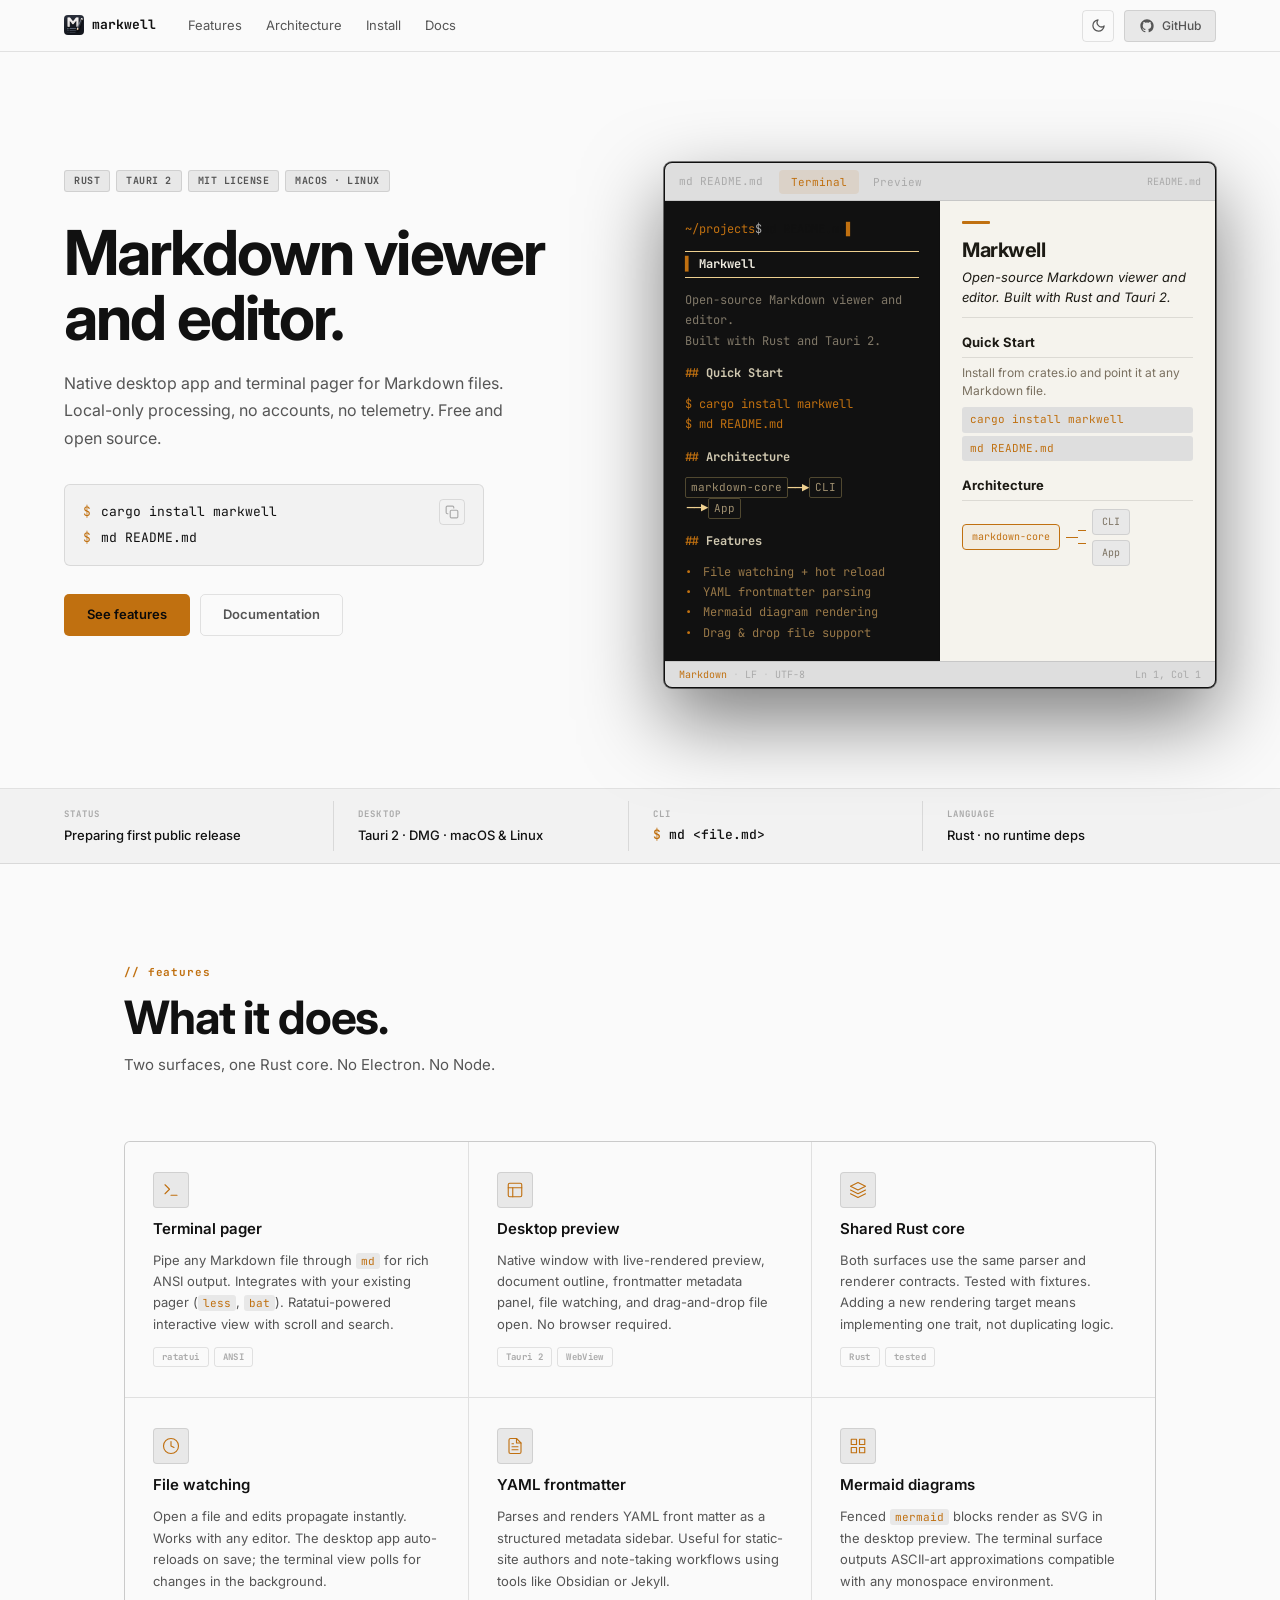
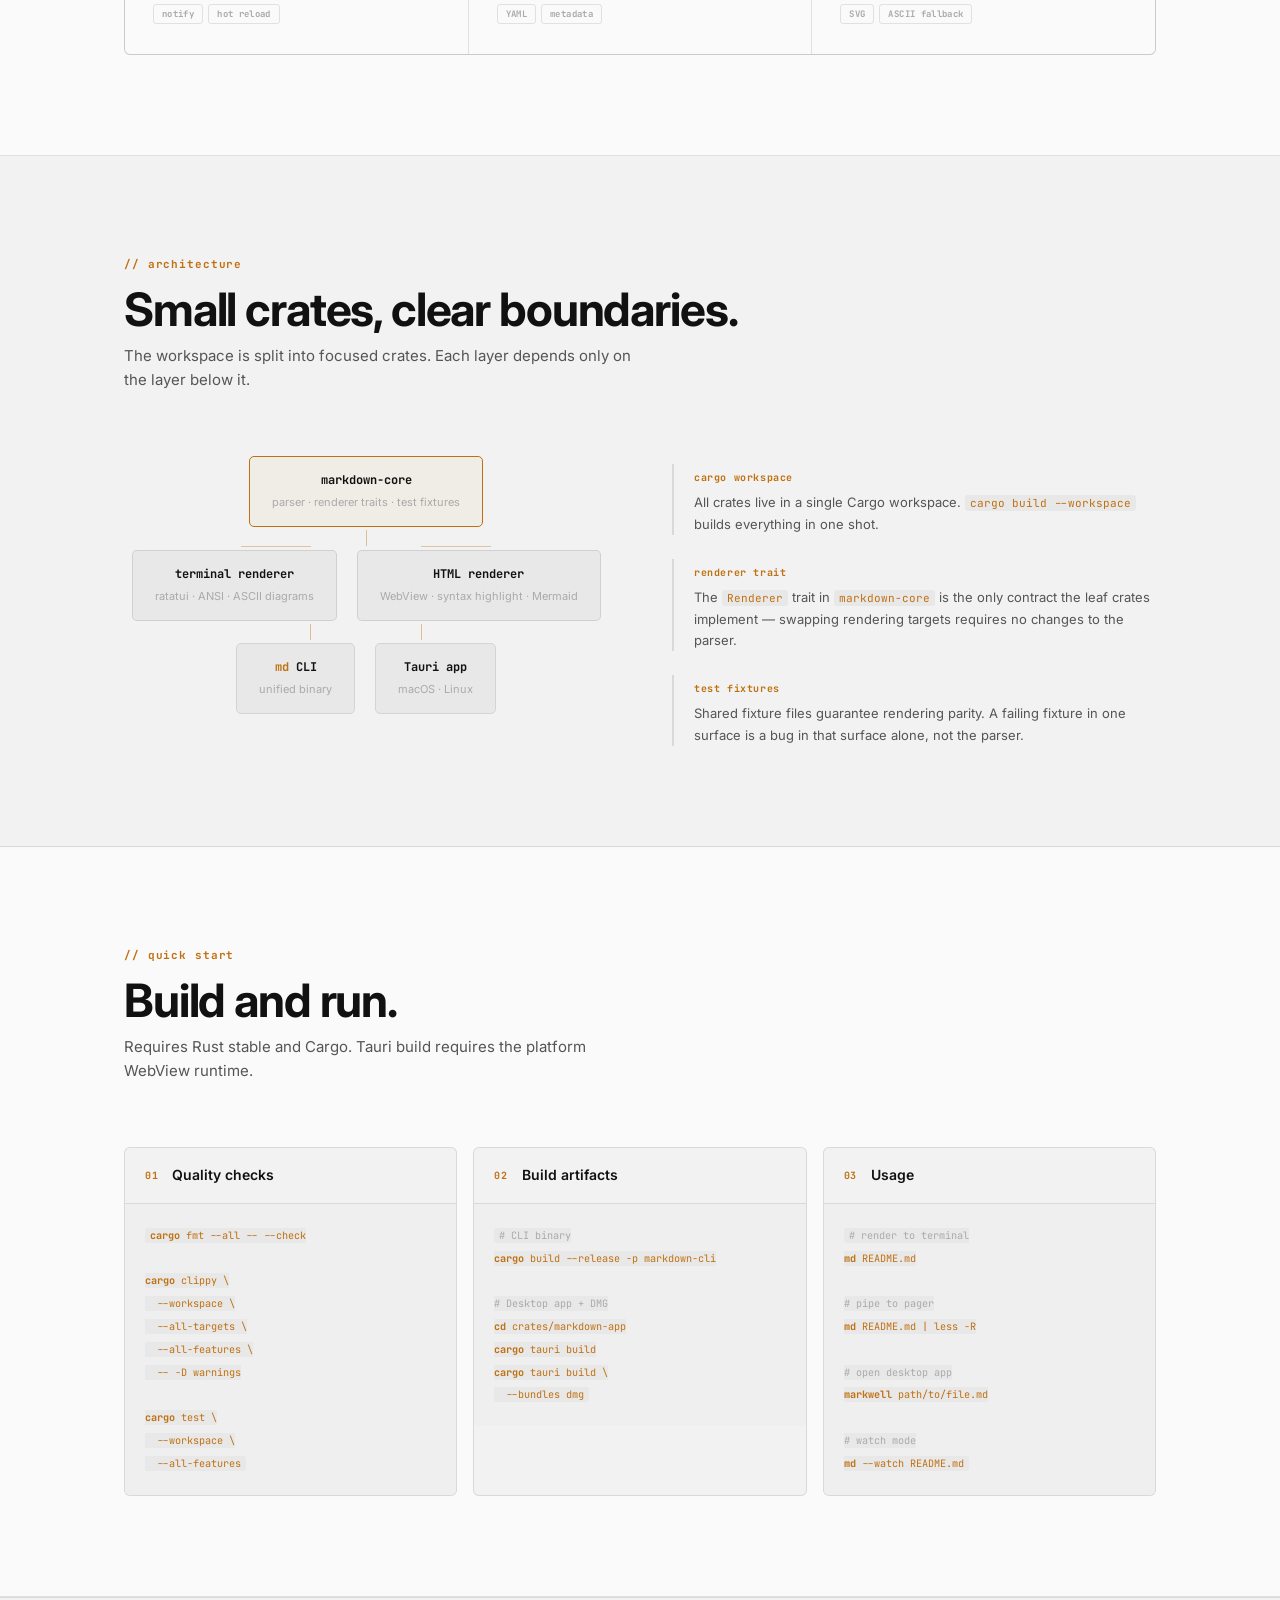
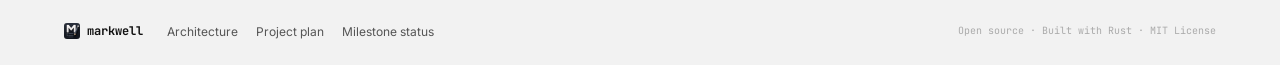
==== commit 1f817d49: "docs: redesign landing page for developer/power-user audience Overhaul docs/index.html and site.css " ====
--- a/docs/index.html
+++ b/docs/index.html
@@ -4,317 +4,415 @@
   <meta charset="utf-8" />
   <meta name="viewport" content="width=device-width, initial-scale=1" />
   <meta name="description" content="Markwell — open-source Markdown desktop app and terminal viewer built with Rust and Tauri." />
-  <title>Markwell</title>
+  <title>Markwell — Markdown for developers</title>
   <link rel="preconnect" href="https://fonts.googleapis.com" />
   <link rel="preconnect" href="https://fonts.gstatic.com" crossorigin />
-  <link href="https://fonts.googleapis.com/css2?family=Fraunces:ital,opsz,wght@0,9..144,300;0,9..144,700;1,9..144,300;1,9..144,700&family=IBM+Plex+Mono:wght@400;700&family=Outfit:wght@400;500;700&display=swap" rel="stylesheet" />
+  <link href="https://fonts.googleapis.com/css2?family=Inter:wght@400;500;600;700&family=JetBrains+Mono:wght@400;500;700&display=swap" rel="stylesheet" />
   <link rel="stylesheet" href="./site.css" />
 </head>
 <body>
 
-  <!-- ── HEADER ─────────────────────────────────────────────── -->
+  <!-- HEADER -->
   <header class="site-header">
     <a class="brand" href="#top" aria-label="Markwell home">
-      <img src="./markwell-icon.png" alt="" width="24" height="24" />
-      <span>Markwell</span>
+      <img src="./markwell-icon.png" alt="" width="20" height="20" />
+      <span>markwell</span>
     </a>
     <nav aria-label="Primary">
       <a href="#features">Features</a>
       <a href="#architecture">Architecture</a>
-      <a href="#release">Release</a>
+      <a href="#install">Install</a>
       <a href="./README.md">Docs</a>
     </nav>
     <div class="header-right">
       <button class="theme-toggle" id="themeToggle" aria-label="Toggle theme">
-        <svg class="icon-sun" width="16" height="16" viewBox="0 0 24 24" fill="none" stroke="currentColor" stroke-width="2" stroke-linecap="round" stroke-linejoin="round"><circle cx="12" cy="12" r="5"/><line x1="12" y1="1" x2="12" y2="3"/><line x1="12" y1="21" x2="12" y2="23"/><line x1="4.22" y1="4.22" x2="5.64" y2="5.64"/><line x1="18.36" y1="18.36" x2="19.78" y2="19.78"/><line x1="1" y1="12" x2="3" y2="12"/><line x1="21" y1="12" x2="23" y2="12"/><line x1="4.22" y1="19.78" x2="5.64" y2="18.36"/><line x1="18.36" y1="5.64" x2="19.78" y2="4.22"/></svg>
-        <svg class="icon-moon" width="16" height="16" viewBox="0 0 24 24" fill="none" stroke="currentColor" stroke-width="2" stroke-linecap="round" stroke-linejoin="round"><path d="M21 12.79A9 9 0 1 1 11.21 3 7 7 0 0 0 21 12.79z"/></svg>
+        <svg class="icon-sun" width="15" height="15" viewBox="0 0 24 24" fill="none" stroke="currentColor" stroke-width="2" stroke-linecap="round" stroke-linejoin="round"><circle cx="12" cy="12" r="5"/><line x1="12" y1="1" x2="12" y2="3"/><line x1="12" y1="21" x2="12" y2="23"/><line x1="4.22" y1="4.22" x2="5.64" y2="5.64"/><line x1="18.36" y1="18.36" x2="19.78" y2="19.78"/><line x1="1" y1="12" x2="3" y2="12"/><line x1="21" y1="12" x2="23" y2="12"/><line x1="4.22" y1="19.78" x2="5.64" y2="18.36"/><line x1="18.36" y1="5.64" x2="19.78" y2="4.22"/></svg>
+        <svg class="icon-moon" width="15" height="15" viewBox="0 0 24 24" fill="none" stroke="currentColor" stroke-width="2" stroke-linecap="round" stroke-linejoin="round"><path d="M21 12.79A9 9 0 1 1 11.21 3 7 7 0 0 0 21 12.79z"/></svg>
       </button>
-      <a class="nav-cta" href="#release">Get started</a>
+      <a class="btn-gh" href="https://github.com" target="_blank" rel="noopener" aria-label="View on GitHub">
+        <svg width="16" height="16" viewBox="0 0 24 24" fill="currentColor"><path d="M12 2C6.477 2 2 6.484 2 12.017c0 4.425 2.865 8.18 6.839 9.504.5.092.682-.217.682-.483 0-.237-.008-.868-.013-1.703-2.782.605-3.369-1.343-3.369-1.343-.454-1.158-1.11-1.466-1.11-1.466-.908-.62.069-.608.069-.608 1.003.07 1.531 1.032 1.531 1.032.892 1.53 2.341 1.088 2.91.832.092-.647.35-1.088.636-1.338-2.22-.253-4.555-1.113-4.555-4.951 0-1.093.39-1.988 1.029-2.688-.103-.253-.446-1.272.098-2.65 0 0 .84-.27 2.75 1.026A9.564 9.564 0 0 1 12 6.844a9.59 9.59 0 0 1 2.504.337c1.909-1.296 2.747-1.027 2.747-1.027.546 1.379.202 2.398.1 2.651.64.7 1.028 1.595 1.028 2.688 0 3.848-2.339 4.695-4.566 4.943.359.309.678.92.678 1.855 0 1.338-.012 2.419-.012 2.747 0 .268.18.58.688.482A10.02 10.02 0 0 0 22 12.017C22 6.484 17.522 2 12 2z"/></svg>
+        GitHub
+      </a>
     </div>
   </header>
 
   <main id="top">
 
-    <!-- ── HERO ─────────────────────────────────────────────── -->
+    <!-- HERO -->
     <section class="hero">
-      <div class="hero-glow" aria-hidden="true"></div>
 
       <div class="hero-text">
-        <div class="eyebrow">
-          <span class="pill">Open source</span>
-          <span class="pill">Rust</span>
-          <span class="pill">Tauri 2</span>
-        </div>
-        <h1>
-          Markdown,<br />
-          <em>rendered<br />with care.</em>
-        </h1>
-        <p class="lede">
-          A professional Markdown workbench — native desktop app and terminal viewer,
-          both powered by the same Rust core.
+        <div class="badge-row">
+          <span class="badge">Rust</span>
+          <span class="badge">Tauri 2</span>
+          <span class="badge">MIT License</span>
+          <span class="badge">macOS · Linux</span>
+        </div>
+
+        <h1>Markdown viewer<br />and editor.</h1>
+
+        <p class="hero-desc">
+          Native desktop app and terminal pager for Markdown files.
+          Local-only processing, no accounts, no telemetry.
+          Free and open source.
         </p>
+
+        <div class="install-block" id="install">
+          <div class="install-line">
+            <span class="i-prompt">$</span>
+            <span class="i-cmd">cargo install markwell</span>
+            <button class="copy-btn" id="copyInstall" title="Copy command" aria-label="Copy install command">
+              <svg width="14" height="14" viewBox="0 0 24 24" fill="none" stroke="currentColor" stroke-width="2" stroke-linecap="round" stroke-linejoin="round"><rect x="9" y="9" width="13" height="13" rx="2" ry="2"/><path d="M5 15H4a2 2 0 0 1-2-2V4a2 2 0 0 1 2-2h9a2 2 0 0 1 2 2v1"/></svg>
+            </button>
+          </div>
+          <div class="install-line">
+            <span class="i-prompt">$</span>
+            <span class="i-cmd">md README.md</span>
+          </div>
+        </div>
+
         <div class="hero-actions">
-          <a class="btn btn-primary" href="#release">Release checklist</a>
-          <a class="btn btn-outline" href="./README.md">Read the docs</a>
-        </div>
-      </div>
-
-      <!-- dual-surface mockup -->
-      <div class="hero-demo" aria-hidden="true">
-        <div class="demo-chrome">
-          <div class="demo-dots">
-            <span></span><span></span><span></span>
-          </div>
-          <div class="demo-tabs">
+          <a class="btn btn-primary" href="#features">See features</a>
+          <a class="btn btn-outline" href="./README.md">Documentation</a>
+        </div>
+      </div>
+
+      <!-- Terminal mockup -->
+      <div class="hero-term" aria-hidden="true">
+        <div class="term-titlebar">
+          <span class="term-proc">md README.md</span>
+          <div class="term-tabs">
             <button class="demo-tab active">Terminal</button>
-            <button class="demo-tab">Desktop</button>
-          </div>
-          <div class="demo-badge">README.md</div>
-        </div>
-        <div class="demo-body">
+            <button class="demo-tab">Preview</button>
+          </div>
+          <span class="term-badge">README.md</span>
+        </div>
+        <div class="term-body">
 
           <!-- Terminal pane -->
           <div class="pane pane-term">
-            <div class="term-prompt">
-              <span class="prompt-sym">$</span>
-              <span class="prompt-cmd">md README.md</span>
-              <span class="prompt-cursor">█</span>
-            </div>
-            <div class="term-output">
+            <div class="term-prompt-line">
+              <span class="tp-sym">~/projects</span><span class="tp-sep"> $ </span><span class="tp-cmd">md README.md</span><span class="tp-cursor">▋</span>
+            </div>
+            <div class="term-out">
               <div class="to-rule"></div>
-              <div class="to-h1"><span class="amber">▌</span> Markwell</div>
+              <div class="to-h1"><span class="a">▌</span> Markwell</div>
               <div class="to-rule"></div>
-              <br />
-              <div class="to-p">Open source Markdown, rendered</div>
-              <div class="to-p">with care.</div>
-              <br />
-              <div class="to-h2"><span class="amber">##</span> Quick Start</div>
-              <br />
-              <div class="to-code"><span class="amber">$</span> cargo install markwell</div>
-              <div class="to-code"><span class="amber">$</span> md README.md</div>
-              <br />
-              <div class="to-h2"><span class="amber">##</span> Architecture</div>
-              <br />
-              <div class="to-diagram">
-                <span class="diag-box">markdown-core</span>
-                <span class="diag-arr"> ──▶ </span>
-                <span class="diag-box">CLI</span>
-              </div>
-              <div class="to-diagram to-diagram-2">
-                <span class="diag-indent">             </span>
-                <span class="diag-arr"> ──▶ </span>
-                <span class="diag-box">App</span>
-              </div>
+              <div class="to-blank"></div>
+              <div class="to-p">Open-source Markdown viewer and editor.</div>
+              <div class="to-p">Built with Rust and Tauri 2.</div>
+              <div class="to-blank"></div>
+              <div class="to-h2"><span class="a">##</span> Quick Start</div>
+              <div class="to-blank"></div>
+              <div class="to-code"><span class="a">$</span> cargo install markwell</div>
+              <div class="to-code"><span class="a">$</span> md README.md</div>
+              <div class="to-blank"></div>
+              <div class="to-h2"><span class="a">##</span> Architecture</div>
+              <div class="to-blank"></div>
+              <div class="to-diag"><span class="to-box">markdown-core</span><span class="to-arr"> ──▶ </span><span class="to-box">CLI</span></div>
+              <div class="to-diag to-diag2"><span class="to-indent">              </span><span class="to-arr"> ──▶ </span><span class="to-box">App</span></div>
+              <div class="to-blank"></div>
+              <div class="to-h2"><span class="a">##</span> Features</div>
+              <div class="to-blank"></div>
+              <div class="to-li"><span class="a">•</span> File watching + hot reload</div>
+              <div class="to-li"><span class="a">•</span> YAML frontmatter parsing</div>
+              <div class="to-li"><span class="a">•</span> Mermaid diagram rendering</div>
+              <div class="to-li"><span class="a">•</span> Drag &amp; drop file support</div>
             </div>
           </div>
 
           <!-- Preview pane -->
           <div class="pane pane-preview">
-            <div class="preview-scroll">
+            <div class="prev-inner">
               <div class="prev-ruler"></div>
               <h2 class="prev-h1">Markwell</h2>
-              <p class="prev-p prev-lead">Open source Markdown, rendered with care.</p>
-              <div class="prev-divider"></div>
+              <p class="prev-lead">Open-source Markdown viewer and editor. Built with Rust and Tauri 2.</p>
+              <hr class="prev-hr" />
               <h3 class="prev-h2">Quick Start</h3>
               <p class="prev-p">Install from crates.io and point it at any Markdown file.</p>
               <div class="prev-code">cargo install markwell</div>
               <div class="prev-code">md README.md</div>
               <h3 class="prev-h2">Architecture</h3>
-              <div class="prev-diagram">
-                <div class="prev-node prev-node-core">markdown-core</div>
-                <div class="prev-arrows">
-                  <div class="prev-arrow-line"></div>
-                  <div class="prev-arrow-branch">
-                    <span></span><span></span>
-                  </div>
+              <div class="prev-diag">
+                <div class="pd-node pd-core">markdown-core</div>
+                <div class="pd-arrows">
+                  <div class="pd-line"></div>
+                  <div class="pd-branch"><span></span><span></span></div>
                 </div>
-                <div class="prev-targets">
-                  <div class="prev-node">CLI</div>
-                  <div class="prev-node">App</div>
+                <div class="pd-targets">
+                  <div class="pd-node">CLI</div>
+                  <div class="pd-node">App</div>
                 </div>
               </div>
             </div>
           </div>
 
         </div>
-        <div class="demo-statusbar">
-          <span class="sb-item amber-text">Markdown</span>
-          <span class="sb-sep">·</span>
-          <span class="sb-item">LF</span>
-          <span class="sb-sep">·</span>
-          <span class="sb-item">UTF-8</span>
-          <span class="sb-right">Ln 1, Col 1</span>
-        </div>
-      </div>
+        <div class="term-statusbar">
+          <span class="tsb-item amber-text">Markdown</span>
+          <span class="tsb-sep">·</span>
+          <span class="tsb-item">LF</span>
+          <span class="tsb-sep">·</span>
+          <span class="tsb-item">UTF-8</span>
+          <span class="tsb-right">Ln 1, Col 1</span>
+        </div>
+      </div>
+
     </section>
 
-    <!-- ── STATUS BAR ─────────────────────────────────────────── -->
-    <div class="status-bar" aria-label="Project status">
-      <div class="status-item">
-        <span class="status-key">Status</span>
-        <span class="status-val">Preparing first public release</span>
-      </div>
-      <div class="status-divider"></div>
-      <div class="status-item">
-        <span class="status-key">Desktop</span>
-        <span class="status-val">Tauri 2 · DMG · macOS &amp; Linux</span>
-      </div>
-      <div class="status-divider"></div>
-      <div class="status-item">
-        <span class="status-key">CLI</span>
-        <span class="status-val mono"><span class="amber-text">$</span> md &lt;file.md&gt;</span>
+    <!-- SPEC BAR -->
+    <div class="spec-bar" aria-label="Project spec">
+      <div class="spec-item">
+        <span class="spec-key">Status</span>
+        <span class="spec-val">Preparing first public release</span>
+      </div>
+      <div class="spec-div"></div>
+      <div class="spec-item">
+        <span class="spec-key">Desktop</span>
+        <span class="spec-val">Tauri 2 · DMG · macOS &amp; Linux</span>
+      </div>
+      <div class="spec-div"></div>
+      <div class="spec-item">
+        <span class="spec-key">CLI</span>
+        <span class="spec-val mono"><span class="amber-text">$</span> md &lt;file.md&gt;</span>
+      </div>
+      <div class="spec-div"></div>
+      <div class="spec-item">
+        <span class="spec-key">Language</span>
+        <span class="spec-val">Rust · no runtime deps</span>
       </div>
     </div>
 
-    <!-- ── FEATURES ──────────────────────────────────────────── -->
+    <!-- FEATURES -->
     <section class="section" id="features">
       <div class="section-inner">
         <header class="section-head">
-          <div class="section-num">01</div>
-          <div>
-            <p class="label">Capabilities</p>
-            <h2>Built for serious<br />local Markdown work.</h2>
-          </div>
+          <div class="section-label">// features</div>
+          <h2>What it does.</h2>
+          <p class="section-sub">Two surfaces, one Rust core. No Electron. No Node.</p>
         </header>
-        <div class="features">
-          <article class="feat">
-            <div class="feat-icon">
-              <svg width="20" height="20" viewBox="0 0 24 24" fill="none" stroke="currentColor" stroke-width="1.5" stroke-linecap="round" stroke-linejoin="round"><rect x="3" y="3" width="18" height="18" rx="2"/><path d="M3 9h18"/><path d="M9 21V9"/></svg>
+        <div class="feat-grid">
+
+          <article class="feat">
+            <div class="feat-icon">
+              <svg width="18" height="18" viewBox="0 0 24 24" fill="none" stroke="currentColor" stroke-width="1.5" stroke-linecap="round" stroke-linejoin="round"><polyline points="4 17 10 11 4 5"/><line x1="12" y1="19" x2="20" y2="19"/></svg>
+            </div>
+            <h3>Terminal pager</h3>
+            <p>Pipe any Markdown file through <code>md</code> for rich ANSI output. Integrates with your existing pager (<code>less</code>, <code>bat</code>). Ratatui-powered interactive view with scroll and search.</p>
+            <div class="feat-tags">
+              <span class="feat-tag">ratatui</span>
+              <span class="feat-tag">ANSI</span>
+            </div>
+          </article>
+
+          <article class="feat">
+            <div class="feat-icon">
+              <svg width="18" height="18" viewBox="0 0 24 24" fill="none" stroke="currentColor" stroke-width="1.5" stroke-linecap="round" stroke-linejoin="round"><rect x="3" y="3" width="18" height="18" rx="2"/><path d="M3 9h18"/><path d="M9 21V9"/></svg>
             </div>
             <h3>Desktop preview</h3>
-            <p>Open Markdown files in a native window with rendered preview, outline navigation, metadata, file watching, and save/reload controls.</p>
-            <div class="feat-tag">Tauri 2</div>
-          </article>
-          <article class="feat">
-            <div class="feat-icon">
-              <svg width="20" height="20" viewBox="0 0 24 24" fill="none" stroke="currentColor" stroke-width="1.5" stroke-linecap="round" stroke-linejoin="round"><polyline points="4 17 10 11 4 5"/><line x1="12" y1="19" x2="20" y2="19"/></svg>
-            </div>
-            <h3>Terminal workflow</h3>
-            <p>Use <code>md</code> from the shell for formatted output, pager integration, ratatui viewing, split editing, and ASCII Mermaid diagrams.</p>
-            <div class="feat-tag">ratatui · ANSI</div>
-          </article>
-          <article class="feat">
-            <div class="feat-icon">
-              <svg width="20" height="20" viewBox="0 0 24 24" fill="none" stroke="currentColor" stroke-width="1.5" stroke-linecap="round" stroke-linejoin="round"><polygon points="12 2 2 7 12 12 22 7 12 2"/><polyline points="2 17 12 22 22 17"/><polyline points="2 12 12 17 22 12"/></svg>
+            <p>Native window with live-rendered preview, document outline, frontmatter metadata panel, file watching, and drag-and-drop file open. No browser required.</p>
+            <div class="feat-tags">
+              <span class="feat-tag">Tauri 2</span>
+              <span class="feat-tag">WebView</span>
+            </div>
+          </article>
+
+          <article class="feat">
+            <div class="feat-icon">
+              <svg width="18" height="18" viewBox="0 0 24 24" fill="none" stroke="currentColor" stroke-width="1.5" stroke-linecap="round" stroke-linejoin="round"><polygon points="12 2 2 7 12 12 22 7 12 2"/><polyline points="2 17 12 22 22 17"/><polyline points="2 12 12 17 22 12"/></svg>
             </div>
             <h3>Shared Rust core</h3>
-            <p>Desktop and terminal surfaces use the same parser and renderer contracts, backed by fixtures and integration tests.</p>
-            <div class="feat-tag">Rust · tested</div>
-          </article>
+            <p>Both surfaces use the same parser and renderer contracts. Tested with fixtures. Adding a new rendering target means implementing one trait, not duplicating logic.</p>
+            <div class="feat-tags">
+              <span class="feat-tag">Rust</span>
+              <span class="feat-tag">tested</span>
+            </div>
+          </article>
+
+          <article class="feat">
+            <div class="feat-icon">
+              <svg width="18" height="18" viewBox="0 0 24 24" fill="none" stroke="currentColor" stroke-width="1.5" stroke-linecap="round" stroke-linejoin="round"><circle cx="12" cy="12" r="10"/><polyline points="12 6 12 12 16 14"/></svg>
+            </div>
+            <h3>File watching</h3>
+            <p>Open a file and edits propagate instantly. Works with any editor. The desktop app auto-reloads on save; the terminal view polls for changes in the background.</p>
+            <div class="feat-tags">
+              <span class="feat-tag">notify</span>
+              <span class="feat-tag">hot reload</span>
+            </div>
+          </article>
+
+          <article class="feat">
+            <div class="feat-icon">
+              <svg width="18" height="18" viewBox="0 0 24 24" fill="none" stroke="currentColor" stroke-width="1.5" stroke-linecap="round" stroke-linejoin="round"><path d="M14 2H6a2 2 0 0 0-2 2v16a2 2 0 0 0 2 2h12a2 2 0 0 0 2-2V8z"/><polyline points="14 2 14 8 20 8"/><line x1="16" y1="13" x2="8" y2="13"/><line x1="16" y1="17" x2="8" y2="17"/><polyline points="10 9 9 9 8 9"/></svg>
+            </div>
+            <h3>YAML frontmatter</h3>
+            <p>Parses and renders YAML front matter as a structured metadata sidebar. Useful for static-site authors and note-taking workflows using tools like Obsidian or Jekyll.</p>
+            <div class="feat-tags">
+              <span class="feat-tag">YAML</span>
+              <span class="feat-tag">metadata</span>
+            </div>
+          </article>
+
+          <article class="feat">
+            <div class="feat-icon">
+              <svg width="18" height="18" viewBox="0 0 24 24" fill="none" stroke="currentColor" stroke-width="1.5" stroke-linecap="round" stroke-linejoin="round"><rect x="3" y="3" width="7" height="7"/><rect x="14" y="3" width="7" height="7"/><rect x="14" y="14" width="7" height="7"/><rect x="3" y="14" width="7" height="7"/></svg>
+            </div>
+            <h3>Mermaid diagrams</h3>
+            <p>Fenced <code>mermaid</code> blocks render as SVG in the desktop preview. The terminal surface outputs ASCII-art approximations compatible with any monospace environment.</p>
+            <div class="feat-tags">
+              <span class="feat-tag">SVG</span>
+              <span class="feat-tag">ASCII fallback</span>
+            </div>
+          </article>
+
         </div>
       </div>
     </section>
 
-    <!-- ── ARCHITECTURE ──────────────────────────────────────── -->
-    <section class="section section-arch" id="architecture">
+    <!-- ARCHITECTURE -->
+    <section class="section section-alt" id="architecture">
       <div class="section-inner">
         <header class="section-head">
-          <div class="section-num">02</div>
-          <div>
-            <p class="label">Architecture</p>
-            <h2>Small crates with<br />clear boundaries.</h2>
-          </div>
+          <div class="section-label">// architecture</div>
+          <h2>Small crates, clear boundaries.</h2>
+          <p class="section-sub">The workspace is split into focused crates. Each layer depends only on the layer below it.</p>
         </header>
-        <div class="arch">
-          <div class="arch-row">
-            <div class="arch-node arch-core">
-              <div class="arch-node-name">markdown-core</div>
-              <div class="arch-node-desc">parser · renderer contracts · fixtures</div>
-            </div>
-          </div>
-          <div class="arch-row arch-connectors">
-            <div class="arch-vert"></div>
-            <div class="arch-horiz">
-              <span></span>
-              <span></span>
-            </div>
-          </div>
-          <div class="arch-row arch-mid">
-            <div class="arch-node">
-              <div class="arch-node-name">terminal renderer</div>
-              <div class="arch-node-desc">ratatui · ANSI · ASCII diagrams</div>
-            </div>
-            <div class="arch-node">
-              <div class="arch-node-name">HTML renderer</div>
-              <div class="arch-node-desc">WebView · syntax highlight · Mermaid</div>
-            </div>
-          </div>
-          <div class="arch-row arch-connectors arch-connectors-2">
-            <div class="arch-vert"></div>
-            <div class="arch-vert"></div>
-          </div>
-          <div class="arch-row arch-out">
-            <div class="arch-node arch-output">
-              <div class="arch-node-name"><code>md</code> CLI</div>
-              <div class="arch-node-desc">unified binary</div>
-            </div>
-            <div class="arch-node arch-output">
-              <div class="arch-node-name">Tauri app</div>
-              <div class="arch-node-desc">macOS · Linux</div>
+
+        <div class="arch-wrap">
+          <div class="arch-diagram">
+            <div class="arch-row">
+              <div class="arch-node arch-core">
+                <span class="an-name">markdown-core</span>
+                <span class="an-desc">parser · renderer traits · test fixtures</span>
+              </div>
+            </div>
+            <div class="arch-connectors">
+              <div class="arch-vert"></div>
+              <div class="arch-horiz"><span></span><span></span></div>
+            </div>
+            <div class="arch-row arch-mid-row">
+              <div class="arch-node">
+                <span class="an-name">terminal renderer</span>
+                <span class="an-desc">ratatui · ANSI · ASCII diagrams</span>
+              </div>
+              <div class="arch-node">
+                <span class="an-name">HTML renderer</span>
+                <span class="an-desc">WebView · syntax highlight · Mermaid</span>
+              </div>
+            </div>
+            <div class="arch-connectors arch-connectors-2">
+              <div class="arch-vert"></div>
+              <div class="arch-vert"></div>
+            </div>
+            <div class="arch-row arch-out-row">
+              <div class="arch-node arch-leaf">
+                <span class="an-name"><code>md</code> CLI</span>
+                <span class="an-desc">unified binary</span>
+              </div>
+              <div class="arch-node arch-leaf">
+                <span class="an-name">Tauri app</span>
+                <span class="an-desc">macOS · Linux</span>
+              </div>
+            </div>
+          </div>
+
+          <div class="arch-notes">
+            <div class="arch-note">
+              <span class="an-tag">cargo workspace</span>
+              <p>All crates live in a single Cargo workspace. <code>cargo build --workspace</code> builds everything in one shot.</p>
+            </div>
+            <div class="arch-note">
+              <span class="an-tag">renderer trait</span>
+              <p>The <code>Renderer</code> trait in <code>markdown-core</code> is the only contract the leaf crates implement — swapping rendering targets requires no changes to the parser.</p>
+            </div>
+            <div class="arch-note">
+              <span class="an-tag">test fixtures</span>
+              <p>Shared fixture files guarantee rendering parity. A failing fixture in one surface is a bug in that surface alone, not the parser.</p>
             </div>
           </div>
         </div>
       </div>
     </section>
 
-    <!-- ── RELEASE ───────────────────────────────────────────── -->
-    <section class="section" id="release">
+    <!-- INSTALL / QUICK START -->
+    <section class="section" id="quickstart">
       <div class="section-inner">
         <header class="section-head">
-          <div class="section-num">03</div>
-          <div>
-            <p class="label">Release path</p>
-            <h2>Designed for a clean<br />GitHub launch.</h2>
-          </div>
+          <div class="section-label">// quick start</div>
+          <h2>Build and run.</h2>
+          <p class="section-sub">Requires Rust stable and Cargo. Tauri build requires the platform WebView runtime.</p>
         </header>
-        <div class="release-grid">
-          <article class="release-card">
-            <div class="release-card-top">
-              <span class="release-step-num">01</span>
+        <div class="qs-grid">
+
+          <article class="qs-card">
+            <div class="qs-card-head">
+              <span class="qs-num">01</span>
               <h3>Quality checks</h3>
             </div>
-            <pre class="codeblock"><code><span class="tok-kw">cargo</span> fmt --all -- --check
-
-<span class="tok-kw">cargo</span> clippy \
+            <pre class="codeblock"><code><span class="t-kw">cargo</span> fmt --all -- --check
+
+<span class="t-kw">cargo</span> clippy \
   --workspace \
   --all-targets \
   --all-features \
   -- -D warnings
 
-<span class="tok-kw">cargo</span> test \
+<span class="t-kw">cargo</span> test \
   --workspace \
   --all-features</code></pre>
           </article>
-          <article class="release-card">
-            <div class="release-card-top">
-              <span class="release-step-num">02</span>
+
+          <article class="qs-card">
+            <div class="qs-card-head">
+              <span class="qs-num">02</span>
               <h3>Build artifacts</h3>
             </div>
-            <pre class="codeblock"><code><span class="tok-kw">cd</span> crates/markdown-app
-
-<span class="tok-kw">cargo</span> tauri build
-
-<span class="tok-kw">cargo</span> tauri build \
+            <pre class="codeblock"><code><span class="t-dim"># CLI binary</span>
+<span class="t-kw">cargo</span> build --release -p markdown-cli
+
+<span class="t-dim"># Desktop app + DMG</span>
+<span class="t-kw">cd</span> crates/markdown-app
+<span class="t-kw">cargo</span> tauri build
+<span class="t-kw">cargo</span> tauri build \
   --bundles dmg</code></pre>
           </article>
+
+          <article class="qs-card">
+            <div class="qs-card-head">
+              <span class="qs-num">03</span>
+              <h3>Usage</h3>
+            </div>
+            <pre class="codeblock"><code><span class="t-dim"># render to terminal</span>
+<span class="t-kw">md</span> README.md
+
+<span class="t-dim"># pipe to pager</span>
+<span class="t-kw">md</span> README.md | less -R
+
+<span class="t-dim"># open desktop app</span>
+<span class="t-kw">markwell</span> path/to/file.md
+
+<span class="t-dim"># watch mode</span>
+<span class="t-kw">md</span> --watch README.md</code></pre>
+          </article>
+
         </div>
       </div>
     </section>
 
   </main>
 
-  <!-- ── FOOTER ─────────────────────────────────────────────── -->
+  <!-- FOOTER -->
   <footer class="site-footer">
     <div class="footer-brand">
-      <img src="./markwell-icon.png" alt="" width="18" height="18" />
-      <span>Markwell</span>
+      <img src="./markwell-icon.png" alt="" width="16" height="16" />
+      <span>markwell</span>
     </div>
     <nav class="footer-links" aria-label="Footer">
       <a href="./architecture.md">Architecture</a>
       <a href="./project-plan.md">Project plan</a>
       <a href="./milestone-status.md">Milestone status</a>
     </nav>
-    <p class="footer-legal">Open source. Built with Rust.</p>
+    <p class="footer-legal">Open source · Built with Rust · MIT License</p>
   </footer>
 
   <script src="./site.js"></script>
@@ -322,13 +420,9 @@
     // Theme toggle
     const toggle = document.getElementById('themeToggle');
     const html = document.documentElement;
-    // Respect system preference on first visit
-    if (!localStorage.getItem('mw-theme')) {
-      const sys = window.matchMedia('(prefers-color-scheme: light)').matches ? 'light' : 'dark';
-      html.setAttribute('data-theme', sys);
-    } else {
-      html.setAttribute('data-theme', localStorage.getItem('mw-theme'));
-    }
+    const stored = localStorage.getItem('mw-theme');
+    const sys = window.matchMedia('(prefers-color-scheme: light)').matches ? 'light' : 'dark';
+    html.setAttribute('data-theme', stored || sys);
     toggle.addEventListener('click', () => {
       const next = html.getAttribute('data-theme') === 'dark' ? 'light' : 'dark';
       html.setAttribute('data-theme', next);
@@ -342,9 +436,20 @@
         tab.classList.add('active');
         const panes = document.querySelectorAll('.pane');
         panes.forEach(p => p.style.opacity = '0');
-        if (panes[i]) { panes[i].style.opacity = '1'; }
+        if (panes[i]) panes[i].style.opacity = '1';
       });
     });
+
+    // Copy install command
+    const copyBtn = document.getElementById('copyInstall');
+    if (copyBtn) {
+      copyBtn.addEventListener('click', () => {
+        navigator.clipboard.writeText('cargo install markwell').then(() => {
+          copyBtn.classList.add('copied');
+          setTimeout(() => copyBtn.classList.remove('copied'), 1800);
+        });
+      });
+    }
   </script>
 </body>
 </html>
--- a/docs/site.css
+++ b/docs/site.css
@@ -1,140 +1,138 @@
 /* ════════════════════════════════════════════════════════════
-   Markwell — site.css
-   Theme: black & amber, dark (default) + light
+   Markwell — site.css  (developer edition)
+   Fonts: Inter (body) + JetBrains Mono (code/labels/terminal)
    ════════════════════════════════════════════════════════════ */
 
-/* ── Design tokens: Dark (default) ────────────────────────── */
+/* ── Tokens: Dark ──────────────────────────────────────────── */
 :root,
 [data-theme="dark"] {
-  --bg:       #0b0a07;
-  --bg-2:     #111009;
-  --bg-3:     #18160f;
-  --bg-4:     #201d14;
-  --bg-5:     #272319;
-  --line:     rgba(240, 160, 40, 0.10);
-  --line-2:   rgba(240, 160, 40, 0.05);
-  --text:     #f0ece2;
-  --text-2:   #a09680;
-  --text-3:   #564e3c;
-  --amber:    #f0a428;
-  --amber-hi: #ffc85a;
-  --amber-lo: #7a5214;
-  --amber-bg: rgba(240, 164, 40, 0.08);
-  --amber-glow: rgba(240, 164, 40, 0.18);
-  --code-bg:  #0e0c07;
-  --preview-bg: #1a180f;
-  --preview-text: #e8e0cc;
-  --preview-muted: #7a7060;
-
+  --bg:        #0a0a0a;
+  --bg-2:      #101010;
+  --bg-3:      #161616;
+  --bg-4:      #1c1c1c;
+  --bg-5:      #242424;
+  --line:      rgba(255, 255, 255, 0.08);
+  --line-2:    rgba(255, 255, 255, 0.04);
+  --text:      #f0f0f0;
+  --text-2:    #888888;
+  --text-3:    #3a3a3a;
+  --amber:     #f5a623;
+  --amber-hi:  #ffc147;
+  --amber-lo:  #6b4400;
+  --amber-bg:  rgba(245, 166, 35, 0.10);
+  --amber-dim: rgba(245, 166, 35, 0.06);
+  --code-bg:   #0c0c0c;
+  --term-bg:   #080808;
+  --term-text: #c8c0a8;
+  --prev-bg:   #141410;
+  --prev-text: #e8e4d8;
+  --prev-muted:#666050;
   color-scheme: dark;
 }
 
-/* ── Design tokens: Light ──────────────────────────────────── */
+/* ── Tokens: Light ─────────────────────────────────────────── */
 [data-theme="light"] {
-  --bg:       #faf7ef;
-  --bg-2:     #f3efe2;
-  --bg-3:     #ece8d8;
-  --bg-4:     #e4dfcc;
-  --bg-5:     #dbd5bf;
-  --line:     rgba(140, 90, 10, 0.12);
-  --line-2:   rgba(140, 90, 10, 0.06);
-  --text:     #1c1a12;
-  --text-2:   #6b5f40;
-  --text-3:   #a89870;
-  --amber:    #b86010;
-  --amber-hi: #d07020;
-  --amber-lo: #e8c88a;
-  --amber-bg: rgba(184, 96, 16, 0.08);
-  --amber-glow: rgba(184, 96, 16, 0.14);
-  --code-bg:  #ede9da;
-  --preview-bg: #f5f2e6;
-  --preview-text: #1c1a12;
-  --preview-muted: #8c7f60;
-
+  --bg:        #fafafa;
+  --bg-2:      #f2f2f2;
+  --bg-3:      #e8e8e8;
+  --bg-4:      #dedede;
+  --bg-5:      #d4d4d4;
+  --line:      rgba(0, 0, 0, 0.10);
+  --line-2:    rgba(0, 0, 0, 0.05);
+  --text:      #111111;
+  --text-2:    #555555;
+  --text-3:    #aaaaaa;
+  --amber:     #c07010;
+  --amber-hi:  #d88020;
+  --amber-lo:  #eed090;
+  --amber-bg:  rgba(192, 112, 16, 0.10);
+  --amber-dim: rgba(192, 112, 16, 0.05);
+  --code-bg:   #efefef;
+  --term-bg:   #111111;
+  --term-text: #c8c0a8;
+  --prev-bg:   #f5f3ed;
+  --prev-text: #1c1a14;
+  --prev-muted:#7a7060;
   color-scheme: light;
 }
 
-/* ── Reset & Base ──────────────────────────────────────────── */
+/* ── Reset ─────────────────────────────────────────────────── */
 *, *::before, *::after { box-sizing: border-box; margin: 0; padding: 0; }
 html { scroll-behavior: smooth; }
 
 body {
   background: var(--bg);
   color: var(--text);
-  font-family: "Outfit", system-ui, sans-serif;
-  font-size: 16px;
+  font-family: "Inter", system-ui, -apple-system, sans-serif;
+  font-size: 15px;
   line-height: 1.6;
   -webkit-font-smoothing: antialiased;
-  transition: background 0.25s, color 0.25s;
+  transition: background 0.2s, color 0.2s;
 }
 
 a { color: inherit; }
 img { display: block; }
-code { font-family: "IBM Plex Mono", "Menlo", monospace; font-size: 0.875em; }
-
-/* ── Shared utility ─────────────────────────────────────────── */
+code {
+  font-family: "JetBrains Mono", "Menlo", "Monaco", monospace;
+  font-size: 0.85em;
+  background: var(--bg-3);
+  padding: 1px 5px;
+  border-radius: 3px;
+  color: var(--amber);
+}
+
+/* ── Utility ───────────────────────────────────────────────── */
 .amber-text { color: var(--amber); }
-.mono { font-family: "IBM Plex Mono", monospace; font-size: 0.875em; }
-.label {
-  font-family: "IBM Plex Mono", monospace;
-  font-size: 11px;
-  font-weight: 700;
-  letter-spacing: 0.14em;
-  text-transform: uppercase;
-  color: var(--amber);
-  margin-bottom: 10px;
-}
-
-/* ── Header ─────────────────────────────────────────────────── */
+.mono { font-family: "JetBrains Mono", monospace; font-size: 0.875em; }
+
+/* ── Header ────────────────────────────────────────────────── */
 .site-header {
   position: sticky;
   top: 0;
   z-index: 100;
   display: flex;
   align-items: center;
-  gap: 28px;
-  height: 56px;
-  padding: 0 clamp(18px, 5vw, 64px);
-  background: rgba(11, 10, 7, 0.85);
+  gap: 32px;
+  height: 52px;
+  padding: 0 clamp(16px, 5vw, 64px);
+  background: rgba(10, 10, 10, 0.92);
   border-bottom: 1px solid var(--line);
-  backdrop-filter: blur(24px);
-  transition: background 0.25s, border-color 0.25s;
+  backdrop-filter: blur(20px);
+  transition: background 0.2s;
 }
 
 [data-theme="light"] .site-header {
-  background: rgba(250, 247, 239, 0.88);
+  background: rgba(250, 250, 250, 0.92);
 }
 
 .brand {
   display: flex;
   align-items: center;
-  gap: 9px;
-  font-family: "IBM Plex Mono", monospace;
-  font-size: 14px;
+  gap: 8px;
+  font-family: "JetBrains Mono", monospace;
+  font-size: 13px;
   font-weight: 700;
   text-decoration: none;
-  letter-spacing: -0.01em;
   color: var(--text);
   flex-shrink: 0;
 }
-
-.brand img { border-radius: 5px; }
+.brand img { border-radius: 4px; }
 
 .site-header nav {
   display: flex;
   align-items: center;
-  gap: 22px;
+  gap: 24px;
   flex: 1;
-  font-size: 14px;
+  font-size: 13px;
   color: var(--text-2);
 }
 .site-header nav a { text-decoration: none; transition: color 0.15s; }
-.site-header nav a:hover { color: var(--amber); }
+.site-header nav a:hover { color: var(--text); }
 
 .header-right {
   display: flex;
   align-items: center;
-  gap: 12px;
+  gap: 10px;
   margin-left: auto;
   flex-shrink: 0;
 }
@@ -142,208 +140,227 @@
 .theme-toggle {
   display: grid;
   place-items: center;
-  width: 34px;
-  height: 34px;
-  border-radius: 8px;
+  width: 32px;
+  height: 32px;
+  border-radius: 4px;
   border: 1px solid var(--line);
   background: transparent;
   color: var(--text-2);
   cursor: pointer;
-  transition: color 0.15s, border-color 0.15s, background 0.15s;
-}
-.theme-toggle:hover { color: var(--amber); border-color: var(--amber); background: var(--amber-bg); }
+  transition: color 0.15s, background 0.15s;
+}
+.theme-toggle:hover { color: var(--text); background: var(--bg-3); }
 
 [data-theme="dark"]  .icon-sun  { display: block; }
 [data-theme="dark"]  .icon-moon { display: none; }
 [data-theme="light"] .icon-sun  { display: none; }
 [data-theme="light"] .icon-moon { display: block; }
 
-.nav-cta {
+.btn-gh {
   display: inline-flex;
   align-items: center;
-  height: 34px;
-  padding: 0 16px;
-  border-radius: 8px;
-  background: var(--amber);
-  color: var(--bg);
-  font-size: 13px;
-  font-weight: 700;
+  gap: 7px;
+  height: 32px;
+  padding: 0 14px;
+  border-radius: 4px;
+  border: 1px solid var(--line);
+  background: var(--bg-3);
+  color: var(--text-2);
+  font-size: 12px;
+  font-weight: 500;
   text-decoration: none;
-  transition: background 0.15s, color 0.15s;
-}
-.nav-cta:hover { background: var(--amber-hi); }
-
-/* ── Hero ────────────────────────────────────────────────────── */
+  transition: color 0.15s, background 0.15s, border-color 0.15s;
+}
+.btn-gh:hover { color: var(--text); background: var(--bg-4); border-color: var(--line); }
+
+/* ── Hero ──────────────────────────────────────────────────── */
 .hero {
-  position: relative;
-  padding: clamp(72px, 10vw, 130px) clamp(18px, 5vw, 64px) clamp(60px, 8vw, 100px);
+  display: grid;
+  grid-template-columns: 1fr 1fr;
+  align-items: start;
+  gap: 48px;
+  padding: clamp(56px, 9vw, 110px) clamp(16px, 5vw, 64px) clamp(56px, 8vw, 100px);
+  border-bottom: 1px solid var(--line);
+  max-width: 1280px;
+  margin: 0 auto;
+  box-sizing: border-box;
+  width: 100%;
+}
+
+/* clear the max-width when used as full-bleed */
+section.hero { max-width: none; }
+
+/* badge row */
+.badge-row {
+  display: flex;
+  flex-wrap: wrap;
+  gap: 6px;
+  margin-bottom: 28px;
+}
+
+.badge {
+  display: inline-flex;
+  align-items: center;
+  height: 22px;
+  padding: 0 9px;
+  border-radius: 3px;
+  border: 1px solid var(--line);
+  background: var(--bg-3);
+  font-family: "JetBrains Mono", monospace;
+  font-size: 10px;
+  font-weight: 700;
+  letter-spacing: 0.05em;
+  text-transform: uppercase;
+  color: var(--text-2);
+}
+
+.hero-text {
   display: flex;
   flex-direction: column;
-  align-items: center;
-  gap: 64px;
-  border-bottom: 1px solid var(--line);
-  overflow: hidden;
-}
-
-/* amber radial glow behind content */
-.hero-glow {
-  position: absolute;
-  top: -20%;
-  left: 50%;
-  transform: translateX(-50%);
-  width: 70%;
-  height: 60%;
-  background: radial-gradient(ellipse, var(--amber-glow) 0%, transparent 65%);
-  pointer-events: none;
-  z-index: 0;
-}
-
-.hero-text {
-  position: relative;
-  z-index: 1;
-  text-align: center;
-  display: flex;
-  flex-direction: column;
-  align-items: center;
-  gap: 28px;
-  max-width: 820px;
-}
-
-/* pills */
-.eyebrow {
-  display: flex;
-  align-items: center;
-  gap: 8px;
-  flex-wrap: wrap;
-  justify-content: center;
-}
-
-.pill {
-  display: inline-flex;
-  align-items: center;
-  height: 26px;
-  padding: 0 12px;
-  border-radius: 100px;
-  border: 1px solid var(--line);
-  background: var(--amber-bg);
-  font-family: "IBM Plex Mono", monospace;
-  font-size: 11px;
-  font-weight: 700;
-  letter-spacing: 0.08em;
-  text-transform: uppercase;
-  color: var(--amber);
+  padding-top: 8px;
 }
 
 h1 {
-  font-family: "Fraunces", Georgia, serif;
-  font-size: clamp(56px, 9vw, 120px);
-  font-weight: 300;
-  line-height: 0.97;
+  font-family: "Inter", system-ui, sans-serif;
+  font-size: clamp(38px, 5vw, 62px);
+  font-weight: 700;
+  line-height: 1.05;
   letter-spacing: -0.03em;
   color: var(--text);
-}
-
-h1 em {
-  font-style: italic;
-  color: var(--amber);
-}
-
-.lede {
-  font-size: clamp(17px, 2.2vw, 22px);
-  line-height: 1.55;
-  color: var(--text-2);
-  max-width: 560px;
-  font-weight: 400;
-}
-
+  margin-bottom: 20px;
+}
+
+.hero-desc {
+  font-size: clamp(14px, 1.8vw, 16px);
+  line-height: 1.7;
+  color: var(--text-2);
+  max-width: 460px;
+  margin-bottom: 32px;
+}
+
+/* Install block */
+.install-block {
+  display: flex;
+  flex-direction: column;
+  gap: 0;
+  background: var(--bg-2);
+  border: 1px solid var(--line);
+  border-radius: 6px;
+  padding: 14px 18px;
+  margin-bottom: 28px;
+  max-width: 420px;
+}
+
+.install-line {
+  display: flex;
+  align-items: center;
+  gap: 10px;
+  font-family: "JetBrains Mono", monospace;
+  font-size: 13px;
+  line-height: 2;
+}
+
+.i-prompt { color: var(--amber); user-select: none; }
+.i-cmd    { color: var(--text); flex: 1; }
+
+.copy-btn {
+  display: grid;
+  place-items: center;
+  width: 26px;
+  height: 26px;
+  border-radius: 4px;
+  border: 1px solid var(--line);
+  background: transparent;
+  color: var(--text-3);
+  cursor: pointer;
+  transition: color 0.15s, background 0.15s;
+  flex-shrink: 0;
+}
+.copy-btn:hover { color: var(--text-2); background: var(--bg-4); }
+.copy-btn.copied { color: var(--amber); border-color: var(--amber-bg); }
+
+/* CTA buttons */
 .hero-actions {
   display: flex;
-  gap: 12px;
+  gap: 10px;
   flex-wrap: wrap;
-  justify-content: center;
 }
 
 .btn {
   display: inline-flex;
   align-items: center;
-  height: 48px;
-  padding: 0 26px;
-  border-radius: 10px;
-  font-size: 15px;
+  height: 42px;
+  padding: 0 22px;
+  border-radius: 5px;
+  font-size: 13px;
   font-weight: 600;
   text-decoration: none;
   transition: all 0.15s;
+  border: 1px solid transparent;
 }
 
 .btn-primary {
   background: var(--amber);
-  color: var(--bg);
-  border: 1px solid transparent;
+  color: #0a0a0a;
 }
 .btn-primary:hover { background: var(--amber-hi); }
 
 .btn-outline {
   background: transparent;
   color: var(--text-2);
-  border: 1px solid var(--line);
-}
-.btn-outline:hover { color: var(--amber); border-color: var(--amber); background: var(--amber-bg); }
-
-/* ── Hero demo mockup ───────────────────────────────────────── */
-.hero-demo {
-  position: relative;
-  z-index: 1;
-  width: 100%;
-  max-width: 900px;
-  border-radius: 14px;
-  border: 1px solid var(--line);
-  background: var(--bg-3);
+  border-color: var(--line);
+}
+.btn-outline:hover { color: var(--text); background: var(--bg-3); border-color: var(--bg-4); }
+
+/* ── Terminal mockup ───────────────────────────────────────── */
+.hero-term {
+  border: 1px solid var(--line);
+  border-radius: 8px;
+  background: var(--term-bg);
+  overflow: hidden;
   box-shadow:
-    0 0 0 1px rgba(0,0,0,0.3),
-    0 40px 100px rgba(0,0,0,0.4),
-    0 0 80px var(--amber-glow);
-  overflow: hidden;
-  animation: rise 0.8s 0.1s cubic-bezier(0.22,1,0.36,1) both;
+    0 0 0 1px rgba(0,0,0,0.5),
+    0 32px 80px rgba(0,0,0,0.5);
+  animation: rise 0.7s 0.05s cubic-bezier(0.22,1,0.36,1) both;
 }
 
 @keyframes rise {
-  from { opacity: 0; transform: translateY(32px); }
+  from { opacity: 0; transform: translateY(24px); }
   to   { opacity: 1; transform: translateY(0); }
 }
 
-.demo-chrome {
-  height: 42px;
-  display: flex;
-  align-items: center;
-  gap: 14px;
+.term-titlebar {
+  display: flex;
+  align-items: center;
+  gap: 12px;
+  height: 38px;
   padding: 0 14px;
   background: var(--bg-4);
   border-bottom: 1px solid var(--line);
 }
 
-.demo-dots { display: flex; gap: 6px; }
-.demo-dots span {
-  width: 11px; height: 11px;
-  border-radius: 50%;
-}
-.demo-dots span:nth-child(1) { background: #e85b4a; }
-.demo-dots span:nth-child(2) { background: #e8a840; }
-.demo-dots span:nth-child(3) { background: var(--amber); }
-
-.demo-tabs {
+.term-proc {
+  font-family: "JetBrains Mono", monospace;
+  font-size: 11px;
+  color: var(--text-3);
+  flex-shrink: 0;
+}
+
+.term-tabs {
   display: flex;
   gap: 2px;
+  margin-left: 4px;
 }
 
 .demo-tab {
-  height: 26px;
-  padding: 0 14px;
-  border-radius: 6px;
+  height: 24px;
+  padding: 0 12px;
+  border-radius: 4px;
   border: none;
   background: transparent;
   color: var(--text-3);
-  font-family: "IBM Plex Mono", monospace;
-  font-size: 12px;
+  font-family: "JetBrains Mono", monospace;
+  font-size: 11px;
   cursor: pointer;
   transition: all 0.15s;
 }
@@ -352,247 +369,213 @@
   color: var(--amber);
 }
 
-.demo-badge {
+.term-badge {
   margin-left: auto;
-  font-family: "IBM Plex Mono", monospace;
-  font-size: 11px;
+  font-family: "JetBrains Mono", monospace;
+  font-size: 10px;
   color: var(--text-3);
 }
 
-.demo-body {
+.term-body {
   display: grid;
   grid-template-columns: 1fr 1fr;
-  min-height: 340px;
+  min-height: 320px;
 }
 
 /* Terminal pane */
 .pane-term {
-  background: #0a0906;
+  background: var(--term-bg);
   border-right: 1px solid var(--line);
-  padding: 20px 22px;
-  font-family: "IBM Plex Mono", monospace;
-  font-size: 13px;
-  line-height: 1.65;
-  color: #c8c0a8;
+  padding: 18px 20px;
+  font-family: "JetBrains Mono", monospace;
+  font-size: 12px;
+  line-height: 1.7;
+  color: var(--term-text);
   transition: opacity 0.2s;
-}
-
-.term-prompt {
-  margin-bottom: 14px;
-  display: flex;
-  gap: 8px;
-  align-items: center;
-}
-
-.prompt-sym { color: var(--amber); }
-.prompt-cmd { color: #e8e0c8; }
-.prompt-cursor {
+  overflow: hidden;
+}
+
+.term-prompt-line {
+  display: flex;
+  align-items: center;
+  margin-bottom: 12px;
+  font-size: 12px;
+}
+.tp-sym { color: var(--amber); }
+.tp-sep { color: var(--text-3); }
+.tp-cmd { color: var(--text); }
+.tp-cursor {
   color: var(--amber);
   animation: blink 1.1s step-end infinite;
+  font-size: 11px;
 }
 
 @keyframes blink {
-  0%, 100% { opacity: 1; }
-  50%       { opacity: 0; }
-}
-
-.term-output { color: #a09880; }
-.to-rule { border-top: 1px solid var(--amber-lo); margin-bottom: 4px; }
-.to-h1 { color: #f0ece0; font-weight: 700; margin-bottom: 4px; }
-.to-h2 { color: #d0c8b0; font-weight: 700; margin-top: 2px; }
-.to-p { color: #948a72; }
-.to-code { color: var(--amber); padding-left: 2px; }
-.to-diagram { display: flex; align-items: center; color: #786e58; }
-.to-diagram-2 { padding-left: 2px; }
-.diag-box {
-  border: 1px solid #504830;
-  padding: 1px 6px;
-  border-radius: 3px;
-  color: #a09070;
-  font-size: 11px;
-}
-.diag-arr { color: var(--amber-lo); padding: 0 2px; }
-.diag-indent { color: transparent; user-select: none; }
-.amber { color: var(--amber); }
+  0%,100% { opacity: 1; }
+  50%      { opacity: 0; }
+}
+
+.term-out { color: #807868; }
+.to-rule  { border-top: 1px solid var(--amber-lo); margin: 2px 0; }
+.to-h1    { color: #f0ece0; font-weight: 700; }
+.to-h2    { color: #d0c8b0; font-weight: 700; margin-top: 2px; }
+.to-p     { color: #807868; }
+.to-blank { height: 0.85em; }
+.to-code  { color: var(--amber); }
+.to-li    { color: #987848; }
+.to-li .a { color: var(--amber); margin-right: 4px; }
+.to-diag  { display: flex; align-items: center; }
+.to-diag2 { padding-left: 2px; }
+.to-box   { border: 1px solid #504830; padding: 0 5px; border-radius: 2px; color: #a09070; font-size: 11px; }
+.to-arr   { color: var(--amber-lo); }
+.to-indent{ color: transparent; user-select: none; }
+.a        { color: var(--amber); }
 
 /* Preview pane */
 .pane-preview {
-  background: var(--preview-bg);
+  background: var(--prev-bg);
   overflow-y: auto;
   transition: opacity 0.2s;
 }
 
-.preview-scroll {
-  padding: 22px 26px;
-}
+.prev-inner { padding: 20px 22px; }
 
 .prev-ruler {
+  width: 28px;
   height: 3px;
   background: var(--amber);
-  border-radius: 2px;
-  margin-bottom: 18px;
-  width: 32px;
+  border-radius: 1px;
+  margin-bottom: 14px;
 }
 
 .prev-h1 {
-  font-family: "Fraunces", Georgia, serif;
-  font-size: 26px;
-  font-weight: 700;
-  color: var(--preview-text);
-  margin-bottom: 8px;
-  line-height: 1.1;
+  font-family: "Inter", sans-serif;
+  font-size: 20px;
+  font-weight: 700;
+  color: var(--prev-text);
+  margin-bottom: 6px;
+  line-height: 1.2;
+}
+
+.prev-lead {
+  font-size: 13px;
+  color: var(--prev-text);
+  line-height: 1.5;
+  font-style: italic;
+  margin-bottom: 10px;
 }
 
 .prev-h2 {
-  font-family: "Fraunces", Georgia, serif;
-  font-size: 16px;
-  font-weight: 700;
-  color: var(--preview-text);
-  margin: 16px 0 6px;
+  font-family: "Inter", sans-serif;
+  font-size: 13px;
+  font-weight: 700;
+  color: var(--prev-text);
+  margin: 14px 0 6px;
   border-bottom: 1px solid var(--line);
   padding-bottom: 4px;
 }
 
-.prev-lead {
-  font-size: 14px;
-  color: var(--preview-text);
-  line-height: 1.5;
-  font-style: italic;
-  margin-bottom: 12px;
-}
-
 .prev-p {
-  font-size: 13px;
-  color: var(--preview-muted);
+  font-size: 12px;
+  color: var(--prev-muted);
   line-height: 1.55;
-  margin-bottom: 8px;
-}
-
-.prev-divider { height: 1px; background: var(--line); margin: 12px 0; }
+  margin-bottom: 6px;
+}
+
+.prev-hr { height: 1px; border: none; background: var(--line); margin: 10px 0; }
 
 .prev-code {
-  font-family: "IBM Plex Mono", monospace;
-  font-size: 12px;
+  font-family: "JetBrains Mono", monospace;
+  font-size: 11px;
   background: var(--bg-4);
   color: var(--amber);
-  border-radius: 5px;
-  padding: 6px 10px;
-  margin-bottom: 4px;
-}
-
-.prev-diagram {
+  border-radius: 3px;
+  padding: 4px 8px;
+  margin-bottom: 3px;
+}
+
+.prev-diag {
   display: flex;
   align-items: center;
   gap: 6px;
-  margin-top: 10px;
+  margin-top: 8px;
   flex-wrap: wrap;
 }
-
-.prev-node {
-  padding: 5px 10px;
-  border: 1px solid var(--line);
-  border-radius: 6px;
-  font-family: "IBM Plex Mono", monospace;
-  font-size: 11px;
-  color: var(--preview-muted);
+.pd-node {
+  padding: 4px 9px;
+  border: 1px solid var(--line);
+  border-radius: 4px;
+  font-family: "JetBrains Mono", monospace;
+  font-size: 10px;
+  color: var(--prev-muted);
   background: var(--bg-3);
 }
-
-.prev-node-core {
-  border-color: var(--amber);
-  color: var(--amber);
-  background: var(--amber-bg);
-}
-
-.prev-arrows {
-  display: flex;
-  align-items: center;
-  gap: 0;
-}
-
-.prev-arrow-line {
-  width: 16px;
-  height: 1px;
-  background: var(--amber);
-}
-
-.prev-arrow-branch {
-  display: flex;
-  flex-direction: column;
-  gap: 14px;
-}
-
-.prev-arrow-branch span {
-  display: block;
-  width: 10px;
-  height: 1px;
-  background: var(--amber);
-}
-
-.prev-targets {
-  display: flex;
-  flex-direction: column;
+.pd-core { border-color: var(--amber); color: var(--amber); background: var(--amber-dim); }
+.pd-arrows { display: flex; align-items: center; }
+.pd-line { width: 12px; height: 1px; background: var(--amber); }
+.pd-branch { display: flex; flex-direction: column; gap: 12px; }
+.pd-branch span { display: block; width: 8px; height: 1px; background: var(--amber); }
+.pd-targets { display: flex; flex-direction: column; gap: 5px; }
+
+/* Status bar */
+.term-statusbar {
+  height: 26px;
+  display: flex;
+  align-items: center;
   gap: 6px;
-}
-
-/* Statusbar */
-.demo-statusbar {
-  height: 28px;
-  display: flex;
-  align-items: center;
-  gap: 8px;
   padding: 0 14px;
   background: var(--bg-4);
   border-top: 1px solid var(--line);
-  font-family: "IBM Plex Mono", monospace;
-  font-size: 11px;
+  font-family: "JetBrains Mono", monospace;
+  font-size: 10px;
   color: var(--text-3);
 }
-
-.sb-sep { color: var(--text-3); opacity: 0.5; }
-.sb-right { margin-left: auto; }
-
-/* ── Status bar ─────────────────────────────────────────────── */
-.status-bar {
-  display: flex;
-  align-items: center;
+.tsb-sep { opacity: 0.4; }
+.tsb-right { margin-left: auto; }
+
+/* ── Spec bar ──────────────────────────────────────────────── */
+.spec-bar {
+  display: flex;
+  align-items: stretch;
   flex-wrap: wrap;
+  background: var(--bg-2);
   border-bottom: 1px solid var(--line);
-  background: var(--bg-2);
-}
-
-.status-item {
+  padding: 0 clamp(16px, 5vw, 64px);
+}
+
+.spec-item {
   display: flex;
   flex-direction: column;
-  gap: 4px;
-  padding: 22px clamp(18px, 4vw, 52px);
+  gap: 3px;
+  padding: 18px 40px 18px 0;
   flex: 1;
-  min-width: 180px;
-}
-
-.status-divider {
+  min-width: 160px;
+}
+
+.spec-div {
   width: 1px;
-  height: 40px;
   background: var(--line);
+  margin: 12px 24px 12px 0;
+  align-self: stretch;
   flex-shrink: 0;
 }
 
-.status-key {
-  font-family: "IBM Plex Mono", monospace;
-  font-size: 10px;
+.spec-key {
+  font-family: "JetBrains Mono", monospace;
+  font-size: 9px;
   font-weight: 700;
   letter-spacing: 0.12em;
   text-transform: uppercase;
   color: var(--text-3);
 }
 
-.status-val {
-  font-size: 15px;
-  font-weight: 600;
+.spec-val {
+  font-size: 13px;
+  font-weight: 500;
   color: var(--text);
 }
 
-/* ── Sections ────────────────────────────────────────────────── */
+/* ── Sections ──────────────────────────────────────────────── */
 .section {
   border-bottom: 1px solid var(--line);
 }
@@ -600,118 +583,115 @@
 .section-inner {
   max-width: 1160px;
   margin: 0 auto;
-  padding: clamp(64px, 9vw, 120px) clamp(18px, 5vw, 64px);
-}
-
-.section-arch { background: var(--bg-2); }
+  padding: clamp(56px, 8vw, 100px) clamp(16px, 5vw, 64px);
+}
+
+.section-alt { background: var(--bg-2); }
 
 .section-head {
-  display: flex;
-  align-items: flex-start;
-  gap: 24px;
-  margin-bottom: clamp(44px, 6vw, 72px);
-}
-
-.section-num {
-  font-family: "Fraunces", Georgia, serif;
-  font-size: clamp(56px, 7vw, 80px);
-  font-weight: 300;
-  font-style: italic;
-  line-height: 1;
+  margin-bottom: clamp(40px, 6vw, 64px);
+}
+
+.section-label {
+  font-family: "JetBrains Mono", monospace;
+  font-size: 11px;
+  font-weight: 700;
+  letter-spacing: 0.08em;
   color: var(--amber);
-  opacity: 0.35;
-  flex-shrink: 0;
-  margin-top: -8px;
+  margin-bottom: 10px;
 }
 
 h2 {
-  font-family: "Fraunces", Georgia, serif;
-  font-size: clamp(34px, 5vw, 58px);
-  font-weight: 300;
-  line-height: 1.05;
-  letter-spacing: -0.02em;
+  font-family: "Inter", system-ui, sans-serif;
+  font-size: clamp(28px, 4vw, 46px);
+  font-weight: 700;
+  line-height: 1.1;
+  letter-spacing: -0.025em;
   color: var(--text);
-  margin-top: 8px;
-}
-
-/* ── Features ────────────────────────────────────────────────── */
-.features {
+  margin-bottom: 10px;
+}
+
+.section-sub {
+  font-size: 15px;
+  color: var(--text-2);
+  max-width: 520px;
+}
+
+/* ── Features ──────────────────────────────────────────────── */
+.feat-grid {
   display: grid;
   grid-template-columns: repeat(3, 1fr);
   gap: 1px;
   background: var(--line);
   border: 1px solid var(--line);
-  border-radius: 14px;
+  border-radius: 6px;
   overflow: hidden;
 }
 
 .feat {
   background: var(--bg);
-  padding: 36px 32px;
+  padding: 30px 28px;
   display: flex;
   flex-direction: column;
-  gap: 14px;
-  position: relative;
-  transition: background 0.2s;
+  gap: 12px;
+  transition: background 0.15s;
 }
 .feat:hover { background: var(--bg-2); }
 
-/* amber top bar on hover */
-.feat::before {
-  content: "";
-  position: absolute;
-  top: 0; left: 0; right: 0;
-  height: 2px;
-  background: var(--amber);
-  transform: scaleX(0);
-  transform-origin: left;
-  transition: transform 0.25s cubic-bezier(0.22,1,0.36,1);
-}
-.feat:hover::before { transform: scaleX(1); }
-
 .feat-icon {
-  width: 40px;
-  height: 40px;
+  width: 36px;
+  height: 36px;
   display: grid;
   place-items: center;
-  border-radius: 10px;
-  background: var(--amber-bg);
+  border-radius: 4px;
+  background: var(--bg-3);
   border: 1px solid var(--line);
   color: var(--amber);
 }
 
 .feat h3 {
-  font-family: "Fraunces", Georgia, serif;
-  font-size: 22px;
-  font-weight: 700;
+  font-size: 15px;
+  font-weight: 600;
   color: var(--text);
-  line-height: 1.1;
+  line-height: 1.2;
 }
 
 .feat p {
-  font-size: 14px;
+  font-size: 13px;
   line-height: 1.65;
   color: var(--text-2);
   flex: 1;
 }
 
+.feat-tags {
+  display: flex;
+  gap: 5px;
+  flex-wrap: wrap;
+}
+
 .feat-tag {
-  align-self: flex-start;
   display: inline-flex;
   align-items: center;
-  height: 22px;
-  padding: 0 10px;
-  border-radius: 100px;
-  border: 1px solid var(--line);
-  font-family: "IBM Plex Mono", monospace;
-  font-size: 10px;
-  font-weight: 700;
-  letter-spacing: 0.06em;
+  height: 20px;
+  padding: 0 8px;
+  border-radius: 3px;
+  border: 1px solid var(--line);
+  font-family: "JetBrains Mono", monospace;
+  font-size: 9px;
+  font-weight: 700;
+  letter-spacing: 0.04em;
   color: var(--text-3);
 }
 
-/* ── Architecture ────────────────────────────────────────────── */
-.arch {
+/* ── Architecture ──────────────────────────────────────────── */
+.arch-wrap {
+  display: grid;
+  grid-template-columns: 1fr 1fr;
+  gap: 64px;
+  align-items: start;
+}
+
+.arch-diagram {
   display: flex;
   flex-direction: column;
   align-items: center;
@@ -721,137 +701,173 @@
 .arch-row {
   display: flex;
   justify-content: center;
-  gap: 24px;
+  gap: 20px;
 }
 
 .arch-node {
-  padding: 18px 28px;
-  border: 1px solid var(--line);
-  border-radius: 10px;
+  display: flex;
+  flex-direction: column;
+  align-items: center;
+  gap: 4px;
+  padding: 14px 22px;
+  border: 1px solid var(--line);
+  border-radius: 5px;
   background: var(--bg-3);
   text-align: center;
-  transition: border-color 0.2s, background 0.2s;
+  transition: border-color 0.15s, background 0.15s;
 }
 .arch-node:hover {
   border-color: var(--amber);
-  background: var(--amber-bg);
+  background: var(--amber-dim);
 }
 
 .arch-core {
   border-color: var(--amber);
-  background: var(--amber-bg);
-}
-
-.arch-output {
-  border-color: var(--amber-lo);
-}
-
-.arch-node-name {
-  font-family: "IBM Plex Mono", monospace;
-  font-size: 13px;
+  background: var(--amber-dim);
+}
+
+.arch-leaf { border-color: var(--bg-5); }
+
+.an-name {
+  font-family: "JetBrains Mono", monospace;
+  font-size: 12px;
   font-weight: 700;
   color: var(--text);
-  margin-bottom: 4px;
-}
-
-.arch-node-desc {
-  font-size: 12px;
+}
+.an-name code {
+  background: none;
+  padding: 0;
+  font-size: inherit;
+  color: var(--amber);
+}
+
+.an-desc {
+  font-size: 11px;
   color: var(--text-3);
-  line-height: 1.4;
-}
-
-/* connectors */
+  white-space: nowrap;
+}
+
 .arch-connectors {
   display: flex;
   flex-direction: column;
   align-items: center;
-  padding: 4px 0;
+  padding: 3px 0;
 }
 
 .arch-vert {
   width: 1px;
-  height: 18px;
+  height: 16px;
   background: var(--amber);
-  opacity: 0.5;
+  opacity: 0.4;
 }
 
 .arch-horiz {
   display: flex;
-  gap: 120px;
-}
-
+  gap: 110px;
+}
 .arch-horiz span {
   display: block;
-  width: 80px;
+  width: 70px;
   height: 1px;
   background: var(--amber);
-  opacity: 0.4;
+  opacity: 0.35;
 }
 
 .arch-connectors-2 {
   flex-direction: row;
-  gap: 120px;
-}
-
-.arch-mid, .arch-out { gap: 24px; }
-
-/* ── Release ─────────────────────────────────────────────────── */
-.release-grid {
+  gap: 110px;
+}
+
+.arch-mid-row, .arch-out-row { gap: 20px; }
+
+/* architecture notes */
+.arch-notes {
+  display: flex;
+  flex-direction: column;
+  gap: 24px;
+  padding-top: 8px;
+}
+
+.arch-note {
+  border-left: 2px solid var(--line);
+  padding-left: 20px;
+}
+.arch-note:hover { border-left-color: var(--amber); }
+
+.an-tag {
+  display: inline-block;
+  font-family: "JetBrains Mono", monospace;
+  font-size: 10px;
+  font-weight: 700;
+  letter-spacing: 0.06em;
+  color: var(--amber);
+  margin-bottom: 6px;
+}
+
+.arch-note p {
+  font-size: 13px;
+  line-height: 1.65;
+  color: var(--text-2);
+}
+
+/* ── Quick start ───────────────────────────────────────────── */
+.qs-grid {
   display: grid;
-  grid-template-columns: repeat(2, 1fr);
-  gap: 20px;
-}
-
-.release-card {
-  border: 1px solid var(--line);
-  border-radius: 12px;
+  grid-template-columns: repeat(3, 1fr);
+  gap: 16px;
+}
+
+.qs-card {
+  border: 1px solid var(--line);
+  border-radius: 6px;
   overflow: hidden;
   background: var(--bg-2);
 }
 
-.release-card-top {
-  display: flex;
-  align-items: center;
-  gap: 16px;
-  padding: 18px 24px;
+.qs-card-head {
+  display: flex;
+  align-items: center;
+  gap: 14px;
+  padding: 16px 20px;
   border-bottom: 1px solid var(--line);
 }
 
-.release-step-num {
-  font-family: "IBM Plex Mono", monospace;
-  font-size: 11px;
+.qs-num {
+  font-family: "JetBrains Mono", monospace;
+  font-size: 10px;
+  font-weight: 700;
+  letter-spacing: 0.06em;
   color: var(--amber);
-  letter-spacing: 0.06em;
-}
-
-.release-card h3 {
-  font-family: "Fraunces", Georgia, serif;
-  font-size: 20px;
-  font-weight: 700;
+}
+
+.qs-card h3 {
+  font-size: 14px;
+  font-weight: 600;
   color: var(--text);
 }
 
 .codeblock {
   margin: 0;
-  padding: 22px 24px;
+  padding: 20px 20px;
   background: var(--code-bg);
-  font-family: "IBM Plex Mono", monospace;
-  font-size: 13px;
+  font-family: "JetBrains Mono", monospace;
+  font-size: 12px;
   line-height: 1.9;
   color: var(--text-2);
   overflow-x: auto;
   border: none;
 }
 
-.tok-kw { color: var(--amber); font-weight: 700; }
-
-/* ── Footer ─────────────────────────────────────────────────── */
+.t-kw  { color: var(--amber); font-weight: 700; }
+.t-dim { color: var(--text-3); }
+
+/* ── Footer ────────────────────────────────────────────────── */
 .site-footer {
   display: flex;
   align-items: center;
   flex-wrap: wrap;
   gap: 24px;
-  padding: 28px clamp(18px, 5vw, 64px);
+  padding: 24px clamp(16px, 5vw, 64px);
   background: var(--bg-2);
   border-top: 1px solid var(--line);
 }
@@ -859,73 +875,77 @@
 .footer-brand {
   display: flex;
   align-items: center;
-  gap: 8px;
-  font-family: "IBM Plex Mono", monospace;
-  font-size: 13px;
+  gap: 7px;
+  font-family: "JetBrains Mono", monospace;
+  font-size: 12px;
   font-weight: 700;
   color: var(--text);
 }
-.footer-brand img { border-radius: 4px; }
+.footer-brand img { border-radius: 3px; }
 
 .footer-links {
   display: flex;
   align-items: center;
-  gap: 20px;
-  font-size: 13px;
+  gap: 18px;
+  font-size: 12px;
   color: var(--text-2);
 }
 .footer-links a { text-decoration: none; transition: color 0.15s; }
-.footer-links a:hover { color: var(--amber); }
+.footer-links a:hover { color: var(--text); }
 
 .footer-legal {
   margin-left: auto;
-  font-family: "IBM Plex Mono", monospace;
-  font-size: 11px;
+  font-family: "JetBrains Mono", monospace;
+  font-size: 10px;
   color: var(--text-3);
 }
 
-/* ── Page load animation ─────────────────────────────────────── */
-.hero-text {
-  animation: fade-up 0.65s cubic-bezier(0.22,1,0.36,1) both;
-}
-
-@keyframes fade-up {
-  from { opacity: 0; transform: translateY(20px); }
-  to   { opacity: 1; transform: translateY(0); }
-}
-
-/* ── Responsive ─────────────────────────────────────────────── */
+/* ── Responsive ────────────────────────────────────────────── */
+@media (max-width: 1040px) {
+  .arch-wrap { grid-template-columns: 1fr; gap: 40px; }
+  .arch-notes { flex-direction: row; flex-wrap: wrap; }
+  .arch-note  { flex: 1; min-width: 220px; }
+}
+
 @media (max-width: 900px) {
-  .demo-body { grid-template-columns: 1fr; }
+  .hero {
+    grid-template-columns: 1fr;
+    gap: 40px;
+    padding-bottom: 48px;
+  }
+
+  .term-body { grid-template-columns: 1fr; }
   .pane-preview { border-top: 1px solid var(--line); }
-
-  .features { grid-template-columns: 1fr; }
-  .feat::before { display: none; }
-
-  .release-grid { grid-template-columns: 1fr; }
+  .pane-term  { border-right: none; }
+
+  .feat-grid { grid-template-columns: 1fr 1fr; }
+  .qs-grid   { grid-template-columns: 1fr; }
 
   .arch-horiz { gap: 60px; }
   .arch-connectors-2 { gap: 60px; }
   .arch-horiz span { width: 40px; }
 
-  .status-divider { display: none; }
-  .status-item { border-bottom: 1px solid var(--line); }
-  .status-item:last-child { border-bottom: none; }
+  .spec-div { display: none; }
+  .spec-item {
+    border-bottom: 1px solid var(--line);
+    padding: 16px 0;
+    min-width: 50%;
+  }
+  .spec-item:last-child { border-bottom: none; }
 }
 
 @media (max-width: 640px) {
   .site-header nav { display: none; }
 
-  h1 { font-size: clamp(48px, 16vw, 72px); }
-  h2 { font-size: clamp(30px, 10vw, 44px); }
-
-  .section-head { flex-direction: column; gap: 8px; }
-  .section-num { font-size: 44px; margin-top: 0; }
-
-  .footer-legal { margin-left: 0; }
-
+  h1 { font-size: clamp(32px, 10vw, 48px); }
+  h2 { font-size: clamp(26px, 8vw, 36px); }
+
+  .feat-grid { grid-template-columns: 1fr; }
   .arch-horiz { gap: 28px; }
   .arch-connectors-2 { gap: 28px; }
   .arch-horiz span { width: 20px; }
-  .arch-mid, .arch-out { flex-direction: column; align-items: center; }
-}
+  .arch-mid-row, .arch-out-row { flex-direction: column; align-items: center; }
+
+  .footer-legal { margin-left: 0; }
+  .install-block { max-width: 100%; }
+}
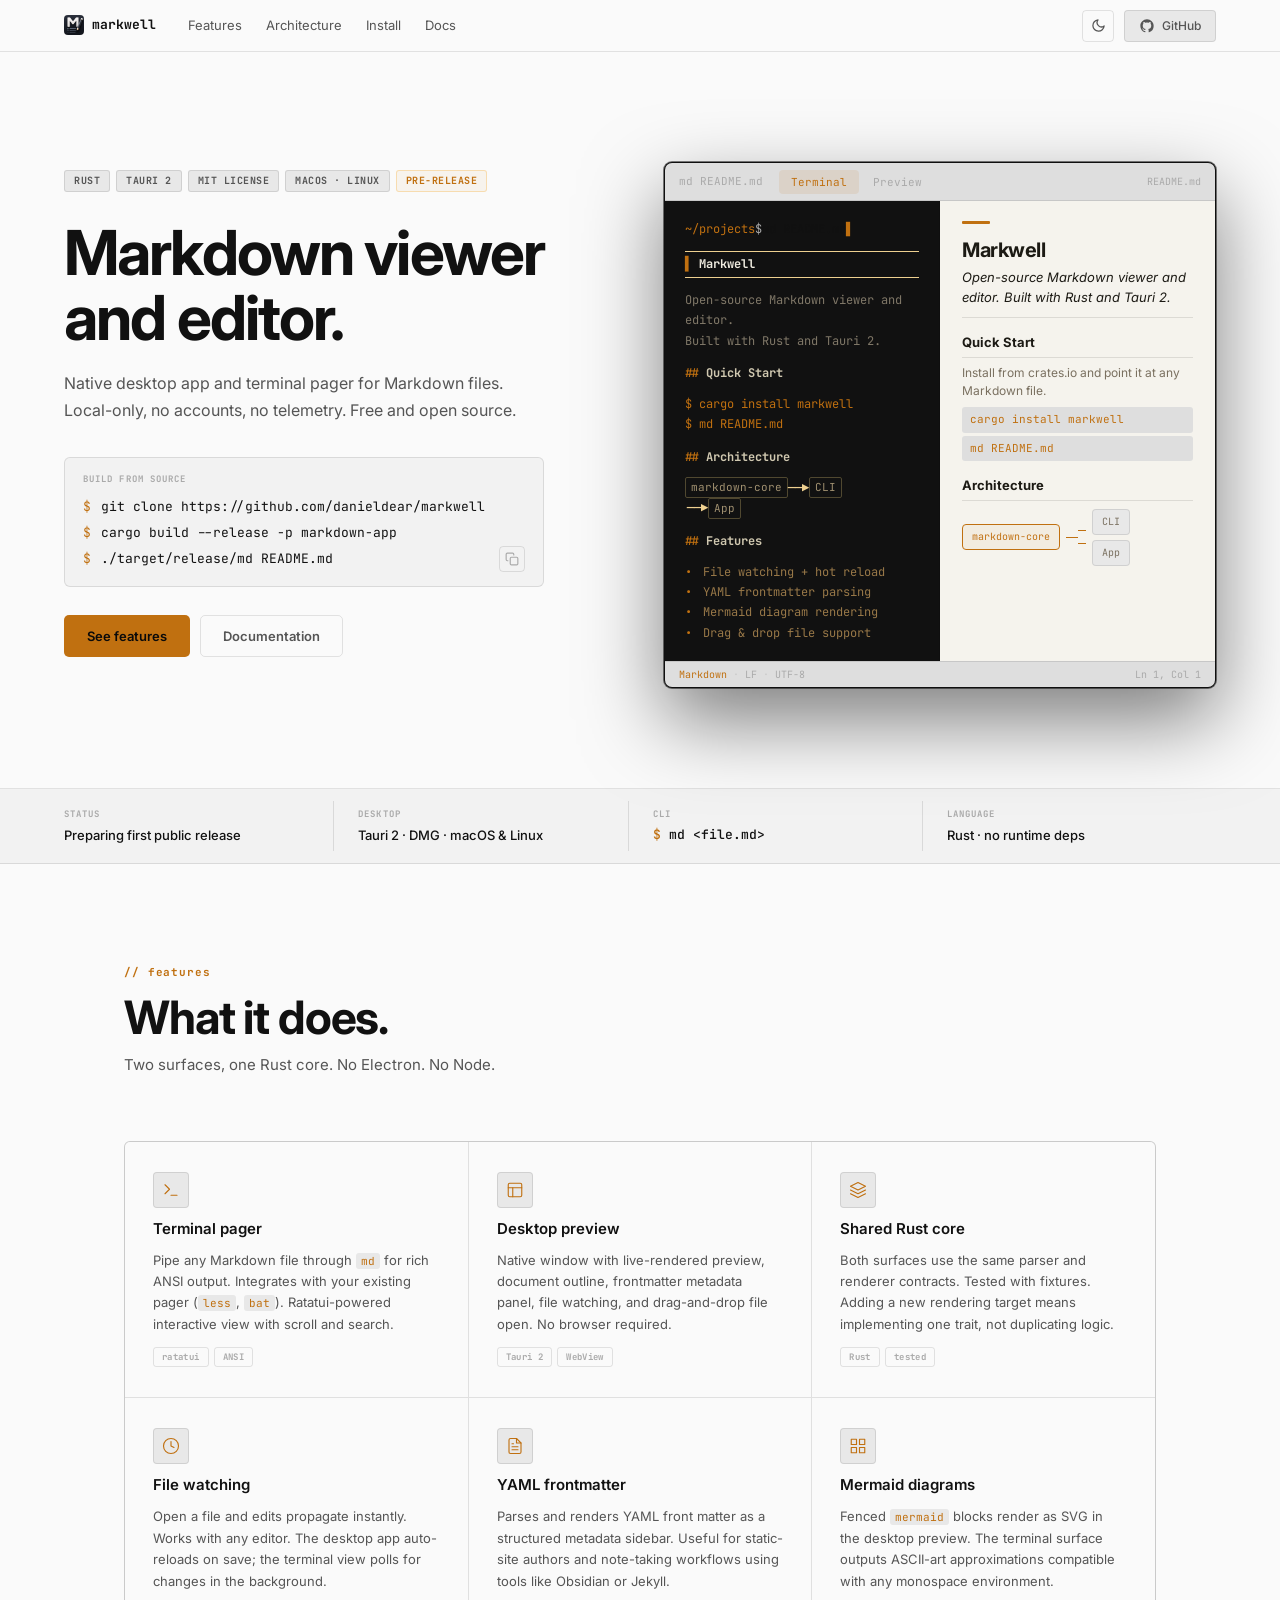
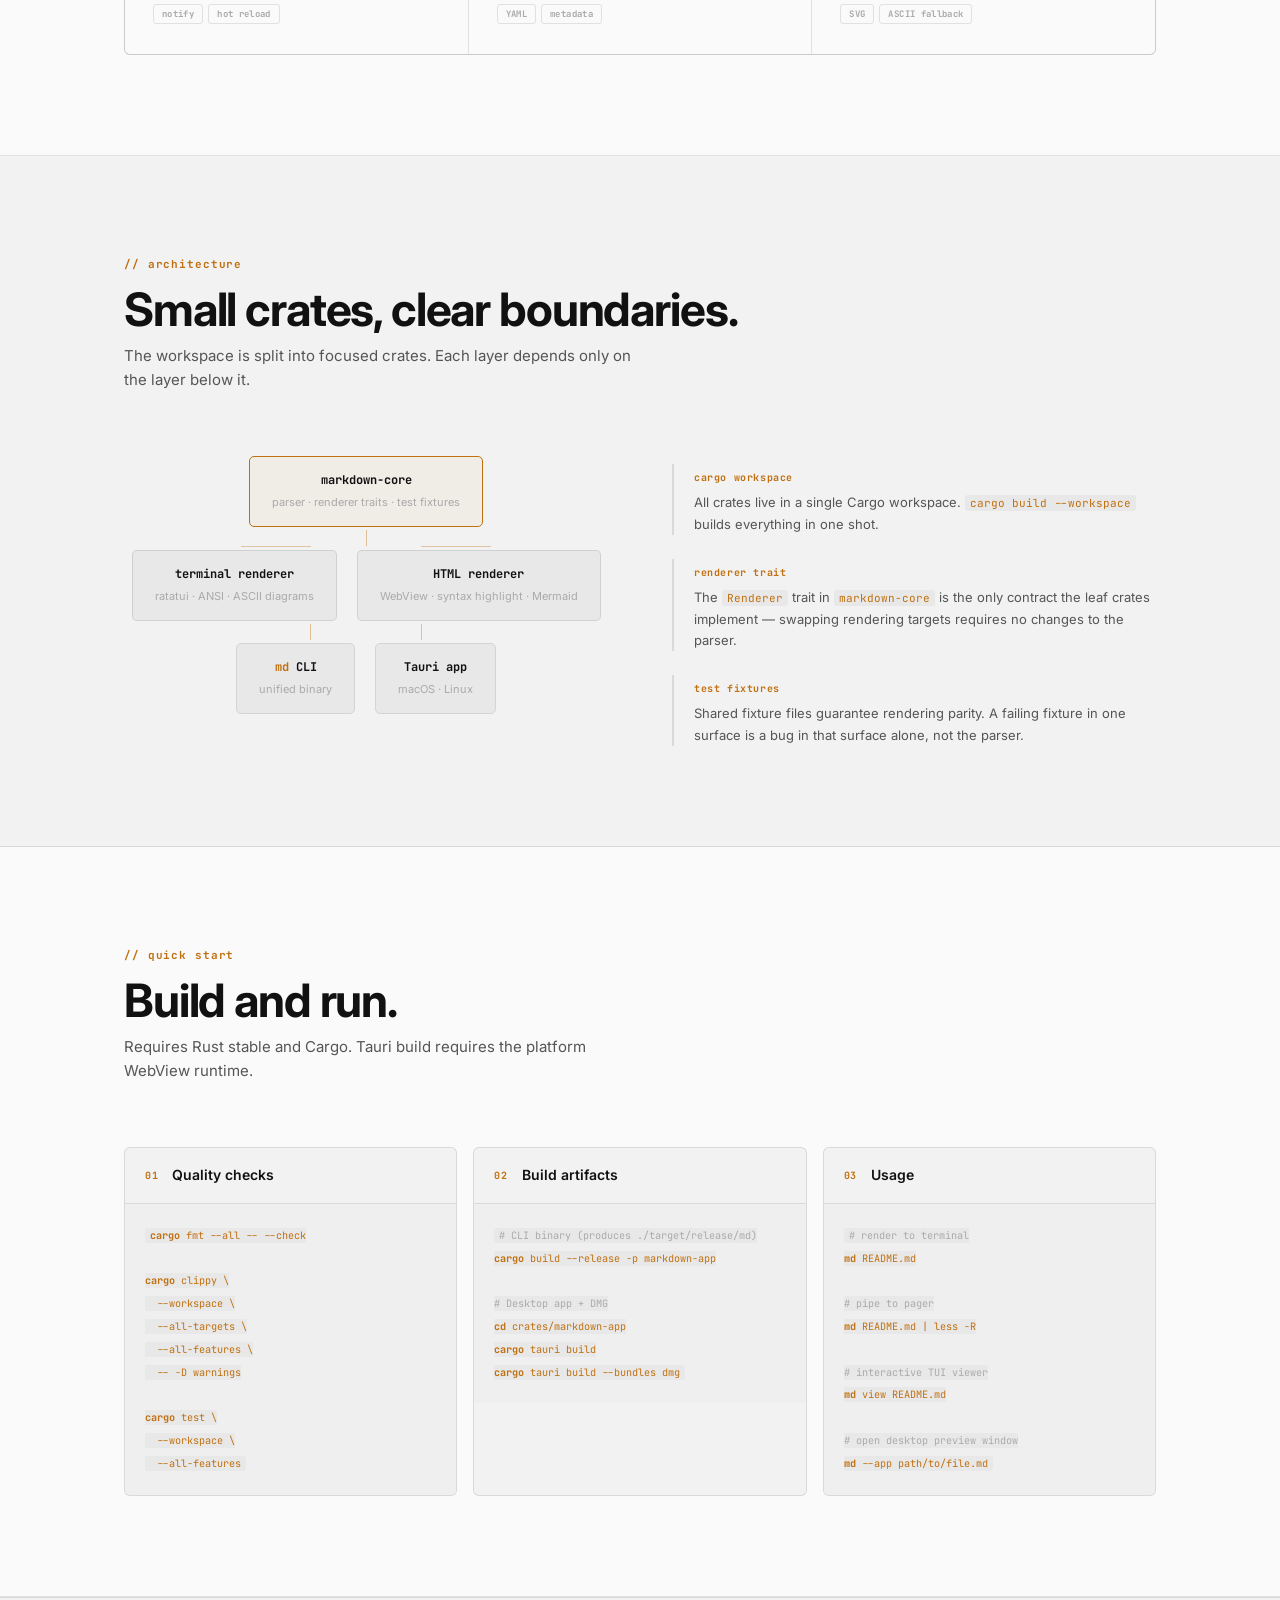
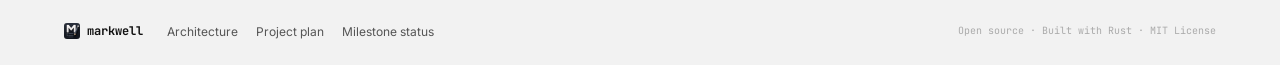
==== commit 879c99cb: "fix: simplify drag-drop handler and correct landing page install info app (ui/index.html): - Replace" ====
--- a/docs/index.html
+++ b/docs/index.html
@@ -47,27 +47,33 @@
           <span class="badge">Tauri 2</span>
           <span class="badge">MIT License</span>
           <span class="badge">macOS · Linux</span>
+          <span class="badge badge-warn">Pre-release</span>
         </div>
 
         <h1>Markdown viewer<br />and editor.</h1>
 
         <p class="hero-desc">
           Native desktop app and terminal pager for Markdown files.
-          Local-only processing, no accounts, no telemetry.
+          Local-only, no accounts, no telemetry.
           Free and open source.
         </p>
 
         <div class="install-block" id="install">
+          <div class="install-label">Build from source</div>
           <div class="install-line">
             <span class="i-prompt">$</span>
-            <span class="i-cmd">cargo install markwell</span>
-            <button class="copy-btn" id="copyInstall" title="Copy command" aria-label="Copy install command">
+            <span class="i-cmd">git clone https://github.com/danieldear/markwell</span>
+          </div>
+          <div class="install-line">
+            <span class="i-prompt">$</span>
+            <span class="i-cmd">cargo build --release -p markdown-app</span>
+          </div>
+          <div class="install-line">
+            <span class="i-prompt">$</span>
+            <span class="i-cmd">./target/release/md README.md</span>
+            <button class="copy-btn" id="copyInstall" title="Copy command" aria-label="Copy run command">
               <svg width="14" height="14" viewBox="0 0 24 24" fill="none" stroke="currentColor" stroke-width="2" stroke-linecap="round" stroke-linejoin="round"><rect x="9" y="9" width="13" height="13" rx="2" ry="2"/><path d="M5 15H4a2 2 0 0 1-2-2V4a2 2 0 0 1 2-2h9a2 2 0 0 1 2 2v1"/></svg>
             </button>
-          </div>
-          <div class="install-line">
-            <span class="i-prompt">$</span>
-            <span class="i-cmd">md README.md</span>
           </div>
         </div>
 
@@ -367,14 +373,13 @@
               <span class="qs-num">02</span>
               <h3>Build artifacts</h3>
             </div>
-            <pre class="codeblock"><code><span class="t-dim"># CLI binary</span>
-<span class="t-kw">cargo</span> build --release -p markdown-cli
+            <pre class="codeblock"><code><span class="t-dim"># CLI binary (produces ./target/release/md)</span>
+<span class="t-kw">cargo</span> build --release -p markdown-app
 
 <span class="t-dim"># Desktop app + DMG</span>
 <span class="t-kw">cd</span> crates/markdown-app
 <span class="t-kw">cargo</span> tauri build
-<span class="t-kw">cargo</span> tauri build \
-  --bundles dmg</code></pre>
+<span class="t-kw">cargo</span> tauri build --bundles dmg</code></pre>
           </article>
 
           <article class="qs-card">
@@ -388,11 +393,11 @@
 <span class="t-dim"># pipe to pager</span>
 <span class="t-kw">md</span> README.md | less -R
 
-<span class="t-dim"># open desktop app</span>
-<span class="t-kw">markwell</span> path/to/file.md
-
-<span class="t-dim"># watch mode</span>
-<span class="t-kw">md</span> --watch README.md</code></pre>
+<span class="t-dim"># interactive TUI viewer</span>
+<span class="t-kw">md</span> view README.md
+
+<span class="t-dim"># open desktop preview window</span>
+<span class="t-kw">md</span> --app path/to/file.md</code></pre>
           </article>
 
         </div>
@@ -440,11 +445,11 @@
       });
     });
 
-    // Copy install command
+    // Copy run command
     const copyBtn = document.getElementById('copyInstall');
     if (copyBtn) {
       copyBtn.addEventListener('click', () => {
-        navigator.clipboard.writeText('cargo install markwell').then(() => {
+        navigator.clipboard.writeText('./target/release/md README.md').then(() => {
           copyBtn.classList.add('copied');
           setTimeout(() => copyBtn.classList.remove('copied'), 1800);
         });
--- a/docs/site.css
+++ b/docs/site.css
@@ -214,6 +214,12 @@
   color: var(--text-2);
 }
 
+.badge-warn {
+  border-color: rgba(245, 166, 35, 0.3);
+  background: var(--amber-dim);
+  color: var(--amber);
+}
+
 .hero-text {
   display: flex;
   flex-direction: column;
@@ -248,7 +254,17 @@
   border-radius: 6px;
   padding: 14px 18px;
   margin-bottom: 28px;
-  max-width: 420px;
+  max-width: 480px;
+}
+
+.install-label {
+  font-family: "JetBrains Mono", monospace;
+  font-size: 9px;
+  font-weight: 700;
+  letter-spacing: 0.12em;
+  text-transform: uppercase;
+  color: var(--text-3);
+  margin-bottom: 8px;
 }
 
 .install-line {
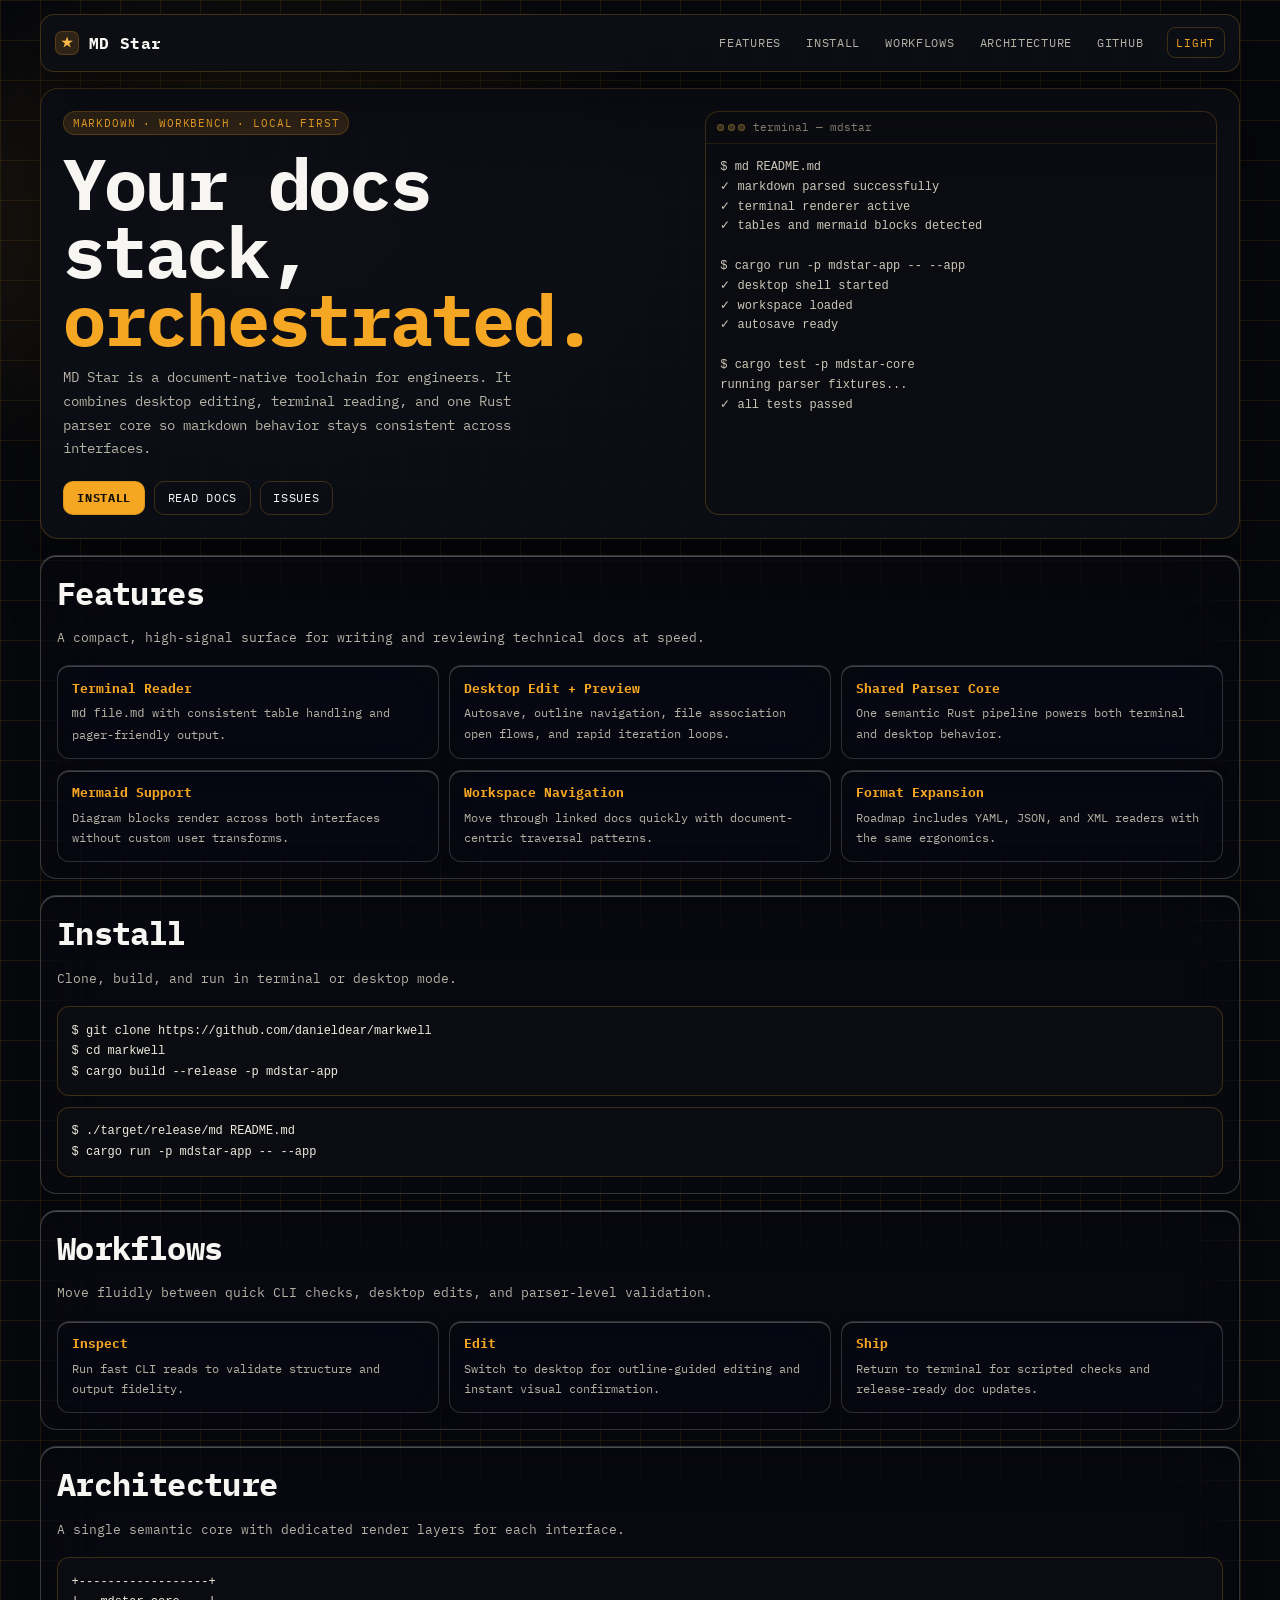
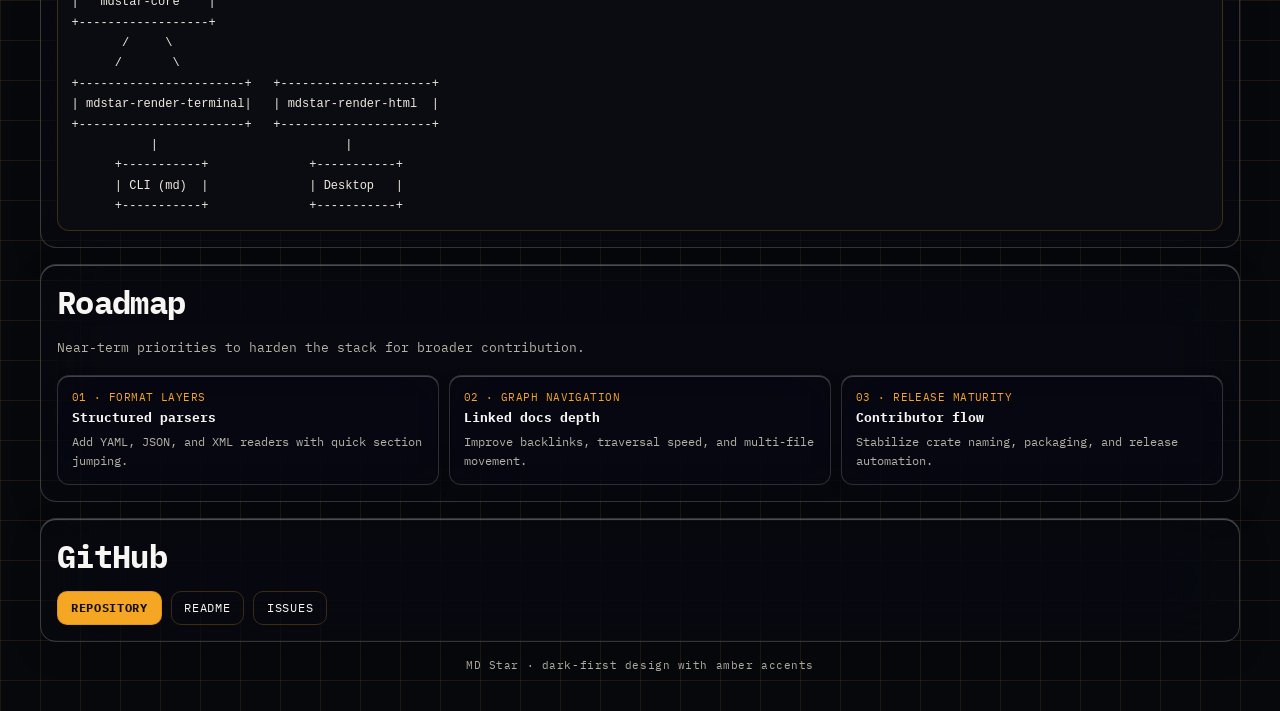
==== commit b644a17f: "Rename project to MD Star and migrate crates to mdstar-*" ====
--- a/docs/index.html
+++ b/docs/index.html
@@ -1,460 +1,567 @@
-<!DOCTYPE html>
+<!doctype html>
 <html lang="en" data-theme="dark">
 <head>
   <meta charset="utf-8" />
   <meta name="viewport" content="width=device-width, initial-scale=1" />
-  <meta name="description" content="Markwell — open-source Markdown desktop app and terminal viewer built with Rust and Tauri." />
-  <title>Markwell — Markdown for developers</title>
+  <meta name="description" content="MD Star: open-source developer document workbench for Markdown-first workflows." />
+  <title>MD Star | Developer Document Workbench</title>
   <link rel="preconnect" href="https://fonts.googleapis.com" />
   <link rel="preconnect" href="https://fonts.gstatic.com" crossorigin />
-  <link href="https://fonts.googleapis.com/css2?family=Inter:wght@400;500;600;700&family=JetBrains+Mono:wght@400;500;700&display=swap" rel="stylesheet" />
-  <link rel="stylesheet" href="./site.css" />
+  <link href="https://fonts.googleapis.com/css2?family=IBM+Plex+Mono:wght@400;500;600;700&display=swap" rel="stylesheet" />
+  <style>
+    :root,
+    [data-theme="dark"] {
+      --bg: #07080c;
+      --bg-soft: #0d0f16;
+      --panel: #0e111b;
+      --line: rgba(245, 166, 35, 0.22);
+      --line-soft: rgba(245, 166, 35, 0.1);
+      --text: #f7f6f2;
+      --muted: #b5b1a4;
+      --accent: #f5a623;
+      --accent-strong: #ffba49;
+      --accent-soft: rgba(245, 166, 35, 0.14);
+      --shadow: 0 24px 70px rgba(0, 0, 0, 0.45);
+    }
+
+    [data-theme="light"] {
+      --bg: #f8f4ea;
+      --bg-soft: #fffdf8;
+      --panel: #fffaf0;
+      --line: rgba(192, 112, 16, 0.33);
+      --line-soft: rgba(192, 112, 16, 0.15);
+      --text: #1e1a14;
+      --muted: #5d5342;
+      --accent: #c07010;
+      --accent-strong: #dd8414;
+      --accent-soft: rgba(192, 112, 16, 0.14);
+      --shadow: 0 20px 45px rgba(45, 27, 10, 0.16);
+    }
+
+    [data-theme="light"] .panel {
+      background: rgba(255, 252, 245, 0.42);
+    }
+
+    [data-theme="light"] .card,
+    [data-theme="light"] .step {
+      background: rgba(255, 253, 248, 0.36);
+    }
+
+    * { box-sizing: border-box; }
+    html { scroll-behavior: smooth; }
+
+    body {
+      margin: 0;
+      min-height: 100vh;
+      color: var(--text);
+      font-family: "IBM Plex Mono", monospace;
+      background-color: var(--bg);
+      background-image:
+        linear-gradient(var(--line-soft) 1px, transparent 1px),
+        linear-gradient(90deg, var(--line-soft) 1px, transparent 1px),
+        radial-gradient(700px 420px at 22% 10%, var(--accent-soft), transparent 65%);
+      background-size: 40px 40px, 40px 40px, auto;
+    }
+
+    .shell {
+      width: min(1200px, calc(100% - 2rem));
+      margin: 0 auto;
+      padding: 0.85rem 0 2.5rem;
+    }
+
+    .topbar {
+      position: sticky;
+      top: 0.5rem;
+      z-index: 20;
+      display: flex;
+      align-items: center;
+      gap: 0.85rem;
+      padding: 0.8rem 0.9rem;
+      border: 1px solid var(--line);
+      border-radius: 14px;
+      background: color-mix(in srgb, var(--bg-soft) 88%, transparent);
+      backdrop-filter: blur(10px);
+      box-shadow: var(--shadow);
+    }
+
+    .brand {
+      display: flex;
+      align-items: center;
+      gap: 0.6rem;
+      font-weight: 700;
+      text-decoration: none;
+      color: var(--text);
+      letter-spacing: 0.02em;
+      white-space: nowrap;
+    }
+
+    .brand-dot {
+      width: 24px;
+      height: 24px;
+      display: grid;
+      place-items: center;
+      border-radius: 7px;
+      border: 1px solid var(--line);
+      background: var(--accent-soft);
+      color: var(--accent-strong);
+      font-size: 0.8rem;
+    }
+
+    nav {
+      margin-left: auto;
+      display: flex;
+      flex-wrap: wrap;
+      justify-content: flex-end;
+      gap: 0.35rem;
+    }
+
+    nav a {
+      text-decoration: none;
+      color: var(--muted);
+      font-size: 0.72rem;
+      letter-spacing: 0.06em;
+      text-transform: uppercase;
+      border: 1px solid transparent;
+      border-radius: 999px;
+      padding: 0.35rem 0.55rem;
+      transition: 0.2s ease;
+    }
+
+    nav a:hover {
+      color: var(--text);
+      border-color: var(--line);
+      background: var(--accent-soft);
+    }
+
+    .theme-toggle {
+      flex-shrink: 0;
+      border: 1px solid var(--line);
+      background: transparent;
+      color: var(--accent);
+      border-radius: 8px;
+      font: inherit;
+      font-size: 0.68rem;
+      text-transform: uppercase;
+      letter-spacing: 0.08em;
+      padding: 0.45rem 0.52rem;
+      cursor: pointer;
+    }
+
+    .hero {
+      margin-top: 1rem;
+      padding: clamp(1rem, 2vw, 1.4rem);
+      border: 1px solid var(--line);
+      border-radius: 18px;
+      background: color-mix(in srgb, var(--bg-soft) 92%, transparent);
+      display: grid;
+      grid-template-columns: 1.1fr 0.9fr;
+      gap: 1rem;
+      box-shadow: var(--shadow);
+    }
+
+    .kicker {
+      width: fit-content;
+      border: 1px solid var(--line);
+      border-radius: 999px;
+      background: var(--accent-soft);
+      color: var(--accent);
+      letter-spacing: 0.08em;
+      text-transform: uppercase;
+      font-size: 0.66rem;
+      padding: 0.25rem 0.52rem;
+      margin-bottom: 0.85rem;
+    }
+
+    h1 {
+      margin: 0 0 0.75rem;
+      font-family: "IBM Plex Mono", monospace;
+      font-size: clamp(2rem, 7vw, 4.5rem);
+      line-height: 0.95;
+      letter-spacing: -0.03em;
+      max-width: 11ch;
+    }
+
+    .hero h1 .accent { color: var(--accent); display: block; }
+
+    .lead {
+      margin: 0;
+      max-width: 56ch;
+      color: var(--muted);
+      line-height: 1.7;
+      font-size: 0.88rem;
+    }
+
+    .actions {
+      margin-top: 1.2rem;
+      display: flex;
+      flex-wrap: wrap;
+      gap: 0.55rem;
+    }
+
+    .btn {
+      text-decoration: none;
+      font-size: 0.74rem;
+      text-transform: uppercase;
+      letter-spacing: 0.06em;
+      border: 1px solid var(--line);
+      border-radius: 10px;
+      padding: 0.55rem 0.8rem;
+      transition: 0.2s ease;
+    }
+
+    .btn-primary {
+      background: var(--accent);
+      color: #151008;
+      border-color: rgba(0, 0, 0, 0.1);
+      font-weight: 700;
+    }
+
+    .btn-primary:hover { background: var(--accent-strong); }
+
+    .btn-ghost {
+      color: var(--text);
+      background: transparent;
+    }
+
+    .btn-ghost:hover { background: var(--accent-soft); }
+
+    .terminal {
+      border: 1px solid var(--line);
+      border-radius: 14px;
+      overflow: hidden;
+      background: #0b0c11;
+    }
+
+    .term-head {
+      display: flex;
+      align-items: center;
+      gap: 0.5rem;
+      padding: 0.52rem 0.7rem;
+      border-bottom: 1px solid var(--line-soft);
+      color: #8f8978;
+      font-size: 0.68rem;
+    }
+
+    .dots { display: inline-flex; gap: 0.22rem; }
+    .dots span {
+      width: 7px;
+      height: 7px;
+      border-radius: 999px;
+      background: #3a3426;
+      border: 1px solid rgba(245, 166, 35, 0.35);
+    }
+
+    .term-body {
+      margin: 0;
+      padding: 0.9rem;
+      color: #cdc7b8;
+      font-size: 0.75rem;
+      line-height: 1.65;
+      overflow: auto;
+    }
+
+    .panel {
+      margin-top: 1rem;
+      padding: 1rem;
+      border: 1px solid rgba(255, 255, 255, 0.18);
+      border-radius: 16px;
+      background: rgba(11, 14, 24, 0.2);
+      backdrop-filter: saturate(180%) blur(32px);
+      -webkit-backdrop-filter: saturate(180%) blur(32px);
+      box-shadow:
+        0 10px 30px rgba(0, 0, 0, 0.16),
+        inset 0 1px 0 rgba(255, 255, 255, 0.28);
+    }
+
+    h2 {
+      margin: 0 0 0.85rem;
+      font-family: "IBM Plex Mono", monospace;
+      font-size: clamp(1.25rem, 4vw, 2rem);
+      letter-spacing: -0.02em;
+    }
+
+    .sub {
+      margin: 0 0 1rem;
+      color: var(--muted);
+      line-height: 1.7;
+      font-size: 0.82rem;
+    }
+
+    .grid {
+      display: grid;
+      grid-template-columns: repeat(3, minmax(0, 1fr));
+      gap: 0.65rem;
+    }
+
+    .card {
+      border: 1px solid rgba(255, 255, 255, 0.16);
+      border-radius: 12px;
+      background: rgba(10, 12, 22, 0.14);
+      backdrop-filter: saturate(185%) blur(30px);
+      -webkit-backdrop-filter: saturate(185%) blur(30px);
+      padding: 0.85rem;
+      transition: 0.2s ease;
+      box-shadow:
+        0 6px 16px rgba(0, 0, 0, 0.12),
+        inset 0 1px 0 rgba(255, 255, 255, 0.24);
+    }
+
+    .card:hover {
+      transform: translateY(-2px);
+      background: rgba(245, 166, 35, 0.1);
+      border-color: rgba(255, 255, 255, 0.24);
+    }
+
+    .card h3 {
+      margin: 0 0 0.4rem;
+      color: var(--accent);
+      font-size: 0.82rem;
+    }
+
+    .card p {
+      margin: 0;
+      color: var(--muted);
+      font-size: 0.76rem;
+      line-height: 1.65;
+    }
+
+    pre.block {
+      margin: 0;
+      overflow: auto;
+      border: 1px solid var(--line);
+      border-radius: 12px;
+      background: #0b0c11;
+      color: #efe9dc;
+      font-size: 0.75rem;
+      line-height: 1.7;
+      padding: 0.85rem;
+    }
+
+    .roadmap {
+      display: grid;
+      grid-template-columns: repeat(3, minmax(0, 1fr));
+      gap: 0.65rem;
+    }
+
+    .step {
+      border: 1px solid rgba(255, 255, 255, 0.16);
+      border-radius: 12px;
+      background: rgba(10, 12, 22, 0.14);
+      backdrop-filter: saturate(185%) blur(30px);
+      -webkit-backdrop-filter: saturate(185%) blur(30px);
+      padding: 0.85rem;
+      box-shadow:
+        0 6px 16px rgba(0, 0, 0, 0.12),
+        inset 0 1px 0 rgba(255, 255, 255, 0.24);
+    }
+
+    .step .num {
+      color: var(--accent);
+      font-size: 0.7rem;
+      letter-spacing: 0.04em;
+      margin-bottom: 0.35rem;
+    }
+
+    .step h3 {
+      margin: 0 0 0.36rem;
+      font-size: 0.8rem;
+    }
+
+    .step p {
+      margin: 0;
+      color: var(--muted);
+      font-size: 0.75rem;
+      line-height: 1.6;
+    }
+
+    .links {
+      display: flex;
+      flex-wrap: wrap;
+      gap: 0.55rem;
+    }
+
+    footer {
+      margin-top: 1rem;
+      text-align: center;
+      color: var(--muted);
+      font-size: 0.7rem;
+      letter-spacing: 0.05em;
+    }
+
+    .reveal {
+      opacity: 0;
+      transform: translateY(14px);
+      transition: opacity 0.45s ease, transform 0.45s ease;
+    }
+
+    .reveal.visible {
+      opacity: 1;
+      transform: translateY(0);
+    }
+
+    @media (max-width: 980px) {
+      .hero { grid-template-columns: 1fr; }
+      .grid { grid-template-columns: repeat(2, minmax(0, 1fr)); }
+      .roadmap { grid-template-columns: 1fr; }
+    }
+
+    @media (max-width: 680px) {
+      .shell { width: min(1200px, calc(100% - 1rem)); }
+      nav { display: none; }
+      .grid { grid-template-columns: 1fr; }
+    }
+  </style>
 </head>
 <body>
-
-  <!-- HEADER -->
-  <header class="site-header">
-    <a class="brand" href="#top" aria-label="Markwell home">
-      <img src="./markwell-icon.png" alt="" width="20" height="20" />
-      <span>markwell</span>
-    </a>
-    <nav aria-label="Primary">
-      <a href="#features">Features</a>
-      <a href="#architecture">Architecture</a>
-      <a href="#install">Install</a>
-      <a href="./README.md">Docs</a>
-    </nav>
-    <div class="header-right">
-      <button class="theme-toggle" id="themeToggle" aria-label="Toggle theme">
-        <svg class="icon-sun" width="15" height="15" viewBox="0 0 24 24" fill="none" stroke="currentColor" stroke-width="2" stroke-linecap="round" stroke-linejoin="round"><circle cx="12" cy="12" r="5"/><line x1="12" y1="1" x2="12" y2="3"/><line x1="12" y1="21" x2="12" y2="23"/><line x1="4.22" y1="4.22" x2="5.64" y2="5.64"/><line x1="18.36" y1="18.36" x2="19.78" y2="19.78"/><line x1="1" y1="12" x2="3" y2="12"/><line x1="21" y1="12" x2="23" y2="12"/><line x1="4.22" y1="19.78" x2="5.64" y2="18.36"/><line x1="18.36" y1="5.64" x2="19.78" y2="4.22"/></svg>
-        <svg class="icon-moon" width="15" height="15" viewBox="0 0 24 24" fill="none" stroke="currentColor" stroke-width="2" stroke-linecap="round" stroke-linejoin="round"><path d="M21 12.79A9 9 0 1 1 11.21 3 7 7 0 0 0 21 12.79z"/></svg>
-      </button>
-      <a class="btn-gh" href="https://github.com" target="_blank" rel="noopener" aria-label="View on GitHub">
-        <svg width="16" height="16" viewBox="0 0 24 24" fill="currentColor"><path d="M12 2C6.477 2 2 6.484 2 12.017c0 4.425 2.865 8.18 6.839 9.504.5.092.682-.217.682-.483 0-.237-.008-.868-.013-1.703-2.782.605-3.369-1.343-3.369-1.343-.454-1.158-1.11-1.466-1.11-1.466-.908-.62.069-.608.069-.608 1.003.07 1.531 1.032 1.531 1.032.892 1.53 2.341 1.088 2.91.832.092-.647.35-1.088.636-1.338-2.22-.253-4.555-1.113-4.555-4.951 0-1.093.39-1.988 1.029-2.688-.103-.253-.446-1.272.098-2.65 0 0 .84-.27 2.75 1.026A9.564 9.564 0 0 1 12 6.844a9.59 9.59 0 0 1 2.504.337c1.909-1.296 2.747-1.027 2.747-1.027.546 1.379.202 2.398.1 2.651.64.7 1.028 1.595 1.028 2.688 0 3.848-2.339 4.695-4.566 4.943.359.309.678.92.678 1.855 0 1.338-.012 2.419-.012 2.747 0 .268.18.58.688.482A10.02 10.02 0 0 0 22 12.017C22 6.484 17.522 2 12 2z"/></svg>
-        GitHub
+  <div class="shell">
+    <header class="topbar reveal">
+      <a class="brand" href="#overview">
+        <span class="brand-dot">★</span>
+        <span>MD Star</span>
       </a>
-    </div>
-  </header>
-
-  <main id="top">
-
-    <!-- HERO -->
-    <section class="hero">
-
-      <div class="hero-text">
-        <div class="badge-row">
-          <span class="badge">Rust</span>
-          <span class="badge">Tauri 2</span>
-          <span class="badge">MIT License</span>
-          <span class="badge">macOS · Linux</span>
-          <span class="badge badge-warn">Pre-release</span>
+      <nav aria-label="Sections">
+        <a href="#features">Features</a>
+        <a href="#install">Install</a>
+        <a href="#workflows">Workflows</a>
+        <a href="#architecture">Architecture</a>
+        <a href="#links">GitHub</a>
+      </nav>
+      <button id="themeToggle" class="theme-toggle" type="button" aria-label="Toggle theme">light</button>
+    </header>
+
+    <section id="overview" class="hero reveal">
+      <article>
+        <div class="kicker">Markdown · Workbench · Local First</div>
+        <h1>Your docs stack,<span class="accent">orchestrated.</span></h1>
+        <p class="lead">
+          MD Star is a document-native toolchain for engineers. It combines desktop editing, terminal reading,
+          and one Rust parser core so markdown behavior stays consistent across interfaces.
+        </p>
+        <div class="actions">
+          <a class="btn btn-primary" href="#install">Install</a>
+          <a class="btn btn-ghost" href="./README.md">Read Docs</a>
+          <a class="btn btn-ghost" href="https://github.com/danieldear/markwell/issues" target="_blank" rel="noopener">Issues</a>
         </div>
-
-        <h1>Markdown viewer<br />and editor.</h1>
-
-        <p class="hero-desc">
-          Native desktop app and terminal pager for Markdown files.
-          Local-only, no accounts, no telemetry.
-          Free and open source.
-        </p>
-
-        <div class="install-block" id="install">
-          <div class="install-label">Build from source</div>
-          <div class="install-line">
-            <span class="i-prompt">$</span>
-            <span class="i-cmd">git clone https://github.com/danieldear/markwell</span>
-          </div>
-          <div class="install-line">
-            <span class="i-prompt">$</span>
-            <span class="i-cmd">cargo build --release -p markdown-app</span>
-          </div>
-          <div class="install-line">
-            <span class="i-prompt">$</span>
-            <span class="i-cmd">./target/release/md README.md</span>
-            <button class="copy-btn" id="copyInstall" title="Copy command" aria-label="Copy run command">
-              <svg width="14" height="14" viewBox="0 0 24 24" fill="none" stroke="currentColor" stroke-width="2" stroke-linecap="round" stroke-linejoin="round"><rect x="9" y="9" width="13" height="13" rx="2" ry="2"/><path d="M5 15H4a2 2 0 0 1-2-2V4a2 2 0 0 1 2-2h9a2 2 0 0 1 2 2v1"/></svg>
-            </button>
-          </div>
+      </article>
+      <aside class="terminal" aria-label="Terminal preview">
+        <div class="term-head">
+          <span class="dots"><span></span><span></span><span></span></span>
+          <span>terminal — mdstar</span>
         </div>
-
-        <div class="hero-actions">
-          <a class="btn btn-primary" href="#features">See features</a>
-          <a class="btn btn-outline" href="./README.md">Documentation</a>
-        </div>
+        <pre class="term-body">$ md README.md
+✓ markdown parsed successfully
+✓ terminal renderer active
+✓ tables and mermaid blocks detected
+
+$ cargo run -p mdstar-app -- --app
+✓ desktop shell started
+✓ workspace loaded
+✓ autosave ready
+
+$ cargo test -p mdstar-core
+running parser fixtures...
+✓ all tests passed</pre>
+      </aside>
+    </section>
+
+    <section id="features" class="panel reveal">
+      <h2>Features</h2>
+      <p class="sub">A compact, high-signal surface for writing and reviewing technical docs at speed.</p>
+      <div class="grid">
+        <article class="card"><h3>Terminal Reader</h3><p><code>md file.md</code> with consistent table handling and pager-friendly output.</p></article>
+        <article class="card"><h3>Desktop Edit + Preview</h3><p>Autosave, outline navigation, file association open flows, and rapid iteration loops.</p></article>
+        <article class="card"><h3>Shared Parser Core</h3><p>One semantic Rust pipeline powers both terminal and desktop behavior.</p></article>
+        <article class="card"><h3>Mermaid Support</h3><p>Diagram blocks render across both interfaces without custom user transforms.</p></article>
+        <article class="card"><h3>Workspace Navigation</h3><p>Move through linked docs quickly with document-centric traversal patterns.</p></article>
+        <article class="card"><h3>Format Expansion</h3><p>Roadmap includes YAML, JSON, and XML readers with the same ergonomics.</p></article>
       </div>
-
-      <!-- Terminal mockup -->
-      <div class="hero-term" aria-hidden="true">
-        <div class="term-titlebar">
-          <span class="term-proc">md README.md</span>
-          <div class="term-tabs">
-            <button class="demo-tab active">Terminal</button>
-            <button class="demo-tab">Preview</button>
-          </div>
-          <span class="term-badge">README.md</span>
-        </div>
-        <div class="term-body">
-
-          <!-- Terminal pane -->
-          <div class="pane pane-term">
-            <div class="term-prompt-line">
-              <span class="tp-sym">~/projects</span><span class="tp-sep"> $ </span><span class="tp-cmd">md README.md</span><span class="tp-cursor">▋</span>
-            </div>
-            <div class="term-out">
-              <div class="to-rule"></div>
-              <div class="to-h1"><span class="a">▌</span> Markwell</div>
-              <div class="to-rule"></div>
-              <div class="to-blank"></div>
-              <div class="to-p">Open-source Markdown viewer and editor.</div>
-              <div class="to-p">Built with Rust and Tauri 2.</div>
-              <div class="to-blank"></div>
-              <div class="to-h2"><span class="a">##</span> Quick Start</div>
-              <div class="to-blank"></div>
-              <div class="to-code"><span class="a">$</span> cargo install markwell</div>
-              <div class="to-code"><span class="a">$</span> md README.md</div>
-              <div class="to-blank"></div>
-              <div class="to-h2"><span class="a">##</span> Architecture</div>
-              <div class="to-blank"></div>
-              <div class="to-diag"><span class="to-box">markdown-core</span><span class="to-arr"> ──▶ </span><span class="to-box">CLI</span></div>
-              <div class="to-diag to-diag2"><span class="to-indent">              </span><span class="to-arr"> ──▶ </span><span class="to-box">App</span></div>
-              <div class="to-blank"></div>
-              <div class="to-h2"><span class="a">##</span> Features</div>
-              <div class="to-blank"></div>
-              <div class="to-li"><span class="a">•</span> File watching + hot reload</div>
-              <div class="to-li"><span class="a">•</span> YAML frontmatter parsing</div>
-              <div class="to-li"><span class="a">•</span> Mermaid diagram rendering</div>
-              <div class="to-li"><span class="a">•</span> Drag &amp; drop file support</div>
-            </div>
-          </div>
-
-          <!-- Preview pane -->
-          <div class="pane pane-preview">
-            <div class="prev-inner">
-              <div class="prev-ruler"></div>
-              <h2 class="prev-h1">Markwell</h2>
-              <p class="prev-lead">Open-source Markdown viewer and editor. Built with Rust and Tauri 2.</p>
-              <hr class="prev-hr" />
-              <h3 class="prev-h2">Quick Start</h3>
-              <p class="prev-p">Install from crates.io and point it at any Markdown file.</p>
-              <div class="prev-code">cargo install markwell</div>
-              <div class="prev-code">md README.md</div>
-              <h3 class="prev-h2">Architecture</h3>
-              <div class="prev-diag">
-                <div class="pd-node pd-core">markdown-core</div>
-                <div class="pd-arrows">
-                  <div class="pd-line"></div>
-                  <div class="pd-branch"><span></span><span></span></div>
-                </div>
-                <div class="pd-targets">
-                  <div class="pd-node">CLI</div>
-                  <div class="pd-node">App</div>
-                </div>
-              </div>
-            </div>
-          </div>
-
-        </div>
-        <div class="term-statusbar">
-          <span class="tsb-item amber-text">Markdown</span>
-          <span class="tsb-sep">·</span>
-          <span class="tsb-item">LF</span>
-          <span class="tsb-sep">·</span>
-          <span class="tsb-item">UTF-8</span>
-          <span class="tsb-right">Ln 1, Col 1</span>
-        </div>
+    </section>
+
+    <section id="install" class="panel reveal">
+      <h2>Install</h2>
+      <p class="sub">Clone, build, and run in terminal or desktop mode.</p>
+      <div style="display:grid; gap:0.65rem;">
+        <pre class="block">$ git clone https://github.com/danieldear/markwell
+$ cd markwell
+$ cargo build --release -p mdstar-app</pre>
+        <pre class="block">$ ./target/release/md README.md
+$ cargo run -p mdstar-app -- --app</pre>
       </div>
-
-    </section>
-
-    <!-- SPEC BAR -->
-    <div class="spec-bar" aria-label="Project spec">
-      <div class="spec-item">
-        <span class="spec-key">Status</span>
-        <span class="spec-val">Preparing first public release</span>
+    </section>
+
+    <section id="workflows" class="panel reveal">
+      <h2>Workflows</h2>
+      <p class="sub">Move fluidly between quick CLI checks, desktop edits, and parser-level validation.</p>
+      <div class="grid">
+        <article class="card"><h3>Inspect</h3><p>Run fast CLI reads to validate structure and output fidelity.</p></article>
+        <article class="card"><h3>Edit</h3><p>Switch to desktop for outline-guided editing and instant visual confirmation.</p></article>
+        <article class="card"><h3>Ship</h3><p>Return to terminal for scripted checks and release-ready doc updates.</p></article>
       </div>
-      <div class="spec-div"></div>
-      <div class="spec-item">
-        <span class="spec-key">Desktop</span>
-        <span class="spec-val">Tauri 2 · DMG · macOS &amp; Linux</span>
+    </section>
+
+    <section id="architecture" class="panel reveal">
+      <h2>Architecture</h2>
+      <p class="sub">A single semantic core with dedicated render layers for each interface.</p>
+      <pre class="block">+------------------+
+|   mdstar-core    |
++------------------+
+       /     \
+      /       \
++-----------------------+   +---------------------+
+| mdstar-render-terminal|   | mdstar-render-html  |
++-----------------------+   +---------------------+
+           |                          |
+      +-----------+              +-----------+
+      | CLI (md)  |              | Desktop   |
+      +-----------+              +-----------+</pre>
+    </section>
+
+    <section id="roadmap" class="panel reveal">
+      <h2>Roadmap</h2>
+      <p class="sub">Near-term priorities to harden the stack for broader contribution.</p>
+      <div class="roadmap">
+        <article class="step"><div class="num">01 · FORMAT LAYERS</div><h3>Structured parsers</h3><p>Add YAML, JSON, and XML readers with quick section jumping.</p></article>
+        <article class="step"><div class="num">02 · GRAPH NAVIGATION</div><h3>Linked docs depth</h3><p>Improve backlinks, traversal speed, and multi-file movement.</p></article>
+        <article class="step"><div class="num">03 · RELEASE MATURITY</div><h3>Contributor flow</h3><p>Stabilize crate naming, packaging, and release automation.</p></article>
       </div>
-      <div class="spec-div"></div>
-      <div class="spec-item">
-        <span class="spec-key">CLI</span>
-        <span class="spec-val mono"><span class="amber-text">$</span> md &lt;file.md&gt;</span>
+    </section>
+
+    <section id="links" class="panel reveal">
+      <h2>GitHub</h2>
+      <div class="links">
+        <a class="btn btn-primary" href="https://github.com/danieldear/markwell" target="_blank" rel="noopener">Repository</a>
+        <a class="btn btn-ghost" href="./README.md">README</a>
+        <a class="btn btn-ghost" href="https://github.com/danieldear/markwell/issues" target="_blank" rel="noopener">Issues</a>
       </div>
-      <div class="spec-div"></div>
-      <div class="spec-item">
-        <span class="spec-key">Language</span>
-        <span class="spec-val">Rust · no runtime deps</span>
-      </div>
-    </div>
-
-    <!-- FEATURES -->
-    <section class="section" id="features">
-      <div class="section-inner">
-        <header class="section-head">
-          <div class="section-label">// features</div>
-          <h2>What it does.</h2>
-          <p class="section-sub">Two surfaces, one Rust core. No Electron. No Node.</p>
-        </header>
-        <div class="feat-grid">
-
-          <article class="feat">
-            <div class="feat-icon">
-              <svg width="18" height="18" viewBox="0 0 24 24" fill="none" stroke="currentColor" stroke-width="1.5" stroke-linecap="round" stroke-linejoin="round"><polyline points="4 17 10 11 4 5"/><line x1="12" y1="19" x2="20" y2="19"/></svg>
-            </div>
-            <h3>Terminal pager</h3>
-            <p>Pipe any Markdown file through <code>md</code> for rich ANSI output. Integrates with your existing pager (<code>less</code>, <code>bat</code>). Ratatui-powered interactive view with scroll and search.</p>
-            <div class="feat-tags">
-              <span class="feat-tag">ratatui</span>
-              <span class="feat-tag">ANSI</span>
-            </div>
-          </article>
-
-          <article class="feat">
-            <div class="feat-icon">
-              <svg width="18" height="18" viewBox="0 0 24 24" fill="none" stroke="currentColor" stroke-width="1.5" stroke-linecap="round" stroke-linejoin="round"><rect x="3" y="3" width="18" height="18" rx="2"/><path d="M3 9h18"/><path d="M9 21V9"/></svg>
-            </div>
-            <h3>Desktop preview</h3>
-            <p>Native window with live-rendered preview, document outline, frontmatter metadata panel, file watching, and drag-and-drop file open. No browser required.</p>
-            <div class="feat-tags">
-              <span class="feat-tag">Tauri 2</span>
-              <span class="feat-tag">WebView</span>
-            </div>
-          </article>
-
-          <article class="feat">
-            <div class="feat-icon">
-              <svg width="18" height="18" viewBox="0 0 24 24" fill="none" stroke="currentColor" stroke-width="1.5" stroke-linecap="round" stroke-linejoin="round"><polygon points="12 2 2 7 12 12 22 7 12 2"/><polyline points="2 17 12 22 22 17"/><polyline points="2 12 12 17 22 12"/></svg>
-            </div>
-            <h3>Shared Rust core</h3>
-            <p>Both surfaces use the same parser and renderer contracts. Tested with fixtures. Adding a new rendering target means implementing one trait, not duplicating logic.</p>
-            <div class="feat-tags">
-              <span class="feat-tag">Rust</span>
-              <span class="feat-tag">tested</span>
-            </div>
-          </article>
-
-          <article class="feat">
-            <div class="feat-icon">
-              <svg width="18" height="18" viewBox="0 0 24 24" fill="none" stroke="currentColor" stroke-width="1.5" stroke-linecap="round" stroke-linejoin="round"><circle cx="12" cy="12" r="10"/><polyline points="12 6 12 12 16 14"/></svg>
-            </div>
-            <h3>File watching</h3>
-            <p>Open a file and edits propagate instantly. Works with any editor. The desktop app auto-reloads on save; the terminal view polls for changes in the background.</p>
-            <div class="feat-tags">
-              <span class="feat-tag">notify</span>
-              <span class="feat-tag">hot reload</span>
-            </div>
-          </article>
-
-          <article class="feat">
-            <div class="feat-icon">
-              <svg width="18" height="18" viewBox="0 0 24 24" fill="none" stroke="currentColor" stroke-width="1.5" stroke-linecap="round" stroke-linejoin="round"><path d="M14 2H6a2 2 0 0 0-2 2v16a2 2 0 0 0 2 2h12a2 2 0 0 0 2-2V8z"/><polyline points="14 2 14 8 20 8"/><line x1="16" y1="13" x2="8" y2="13"/><line x1="16" y1="17" x2="8" y2="17"/><polyline points="10 9 9 9 8 9"/></svg>
-            </div>
-            <h3>YAML frontmatter</h3>
-            <p>Parses and renders YAML front matter as a structured metadata sidebar. Useful for static-site authors and note-taking workflows using tools like Obsidian or Jekyll.</p>
-            <div class="feat-tags">
-              <span class="feat-tag">YAML</span>
-              <span class="feat-tag">metadata</span>
-            </div>
-          </article>
-
-          <article class="feat">
-            <div class="feat-icon">
-              <svg width="18" height="18" viewBox="0 0 24 24" fill="none" stroke="currentColor" stroke-width="1.5" stroke-linecap="round" stroke-linejoin="round"><rect x="3" y="3" width="7" height="7"/><rect x="14" y="3" width="7" height="7"/><rect x="14" y="14" width="7" height="7"/><rect x="3" y="14" width="7" height="7"/></svg>
-            </div>
-            <h3>Mermaid diagrams</h3>
-            <p>Fenced <code>mermaid</code> blocks render as SVG in the desktop preview. The terminal surface outputs ASCII-art approximations compatible with any monospace environment.</p>
-            <div class="feat-tags">
-              <span class="feat-tag">SVG</span>
-              <span class="feat-tag">ASCII fallback</span>
-            </div>
-          </article>
-
-        </div>
-      </div>
-    </section>
-
-    <!-- ARCHITECTURE -->
-    <section class="section section-alt" id="architecture">
-      <div class="section-inner">
-        <header class="section-head">
-          <div class="section-label">// architecture</div>
-          <h2>Small crates, clear boundaries.</h2>
-          <p class="section-sub">The workspace is split into focused crates. Each layer depends only on the layer below it.</p>
-        </header>
-
-        <div class="arch-wrap">
-          <div class="arch-diagram">
-            <div class="arch-row">
-              <div class="arch-node arch-core">
-                <span class="an-name">markdown-core</span>
-                <span class="an-desc">parser · renderer traits · test fixtures</span>
-              </div>
-            </div>
-            <div class="arch-connectors">
-              <div class="arch-vert"></div>
-              <div class="arch-horiz"><span></span><span></span></div>
-            </div>
-            <div class="arch-row arch-mid-row">
-              <div class="arch-node">
-                <span class="an-name">terminal renderer</span>
-                <span class="an-desc">ratatui · ANSI · ASCII diagrams</span>
-              </div>
-              <div class="arch-node">
-                <span class="an-name">HTML renderer</span>
-                <span class="an-desc">WebView · syntax highlight · Mermaid</span>
-              </div>
-            </div>
-            <div class="arch-connectors arch-connectors-2">
-              <div class="arch-vert"></div>
-              <div class="arch-vert"></div>
-            </div>
-            <div class="arch-row arch-out-row">
-              <div class="arch-node arch-leaf">
-                <span class="an-name"><code>md</code> CLI</span>
-                <span class="an-desc">unified binary</span>
-              </div>
-              <div class="arch-node arch-leaf">
-                <span class="an-name">Tauri app</span>
-                <span class="an-desc">macOS · Linux</span>
-              </div>
-            </div>
-          </div>
-
-          <div class="arch-notes">
-            <div class="arch-note">
-              <span class="an-tag">cargo workspace</span>
-              <p>All crates live in a single Cargo workspace. <code>cargo build --workspace</code> builds everything in one shot.</p>
-            </div>
-            <div class="arch-note">
-              <span class="an-tag">renderer trait</span>
-              <p>The <code>Renderer</code> trait in <code>markdown-core</code> is the only contract the leaf crates implement — swapping rendering targets requires no changes to the parser.</p>
-            </div>
-            <div class="arch-note">
-              <span class="an-tag">test fixtures</span>
-              <p>Shared fixture files guarantee rendering parity. A failing fixture in one surface is a bug in that surface alone, not the parser.</p>
-            </div>
-          </div>
-        </div>
-      </div>
-    </section>
-
-    <!-- INSTALL / QUICK START -->
-    <section class="section" id="quickstart">
-      <div class="section-inner">
-        <header class="section-head">
-          <div class="section-label">// quick start</div>
-          <h2>Build and run.</h2>
-          <p class="section-sub">Requires Rust stable and Cargo. Tauri build requires the platform WebView runtime.</p>
-        </header>
-        <div class="qs-grid">
-
-          <article class="qs-card">
-            <div class="qs-card-head">
-              <span class="qs-num">01</span>
-              <h3>Quality checks</h3>
-            </div>
-            <pre class="codeblock"><code><span class="t-kw">cargo</span> fmt --all -- --check
-
-<span class="t-kw">cargo</span> clippy \
-  --workspace \
-  --all-targets \
-  --all-features \
-  -- -D warnings
-
-<span class="t-kw">cargo</span> test \
-  --workspace \
-  --all-features</code></pre>
-          </article>
-
-          <article class="qs-card">
-            <div class="qs-card-head">
-              <span class="qs-num">02</span>
-              <h3>Build artifacts</h3>
-            </div>
-            <pre class="codeblock"><code><span class="t-dim"># CLI binary (produces ./target/release/md)</span>
-<span class="t-kw">cargo</span> build --release -p markdown-app
-
-<span class="t-dim"># Desktop app + DMG</span>
-<span class="t-kw">cd</span> crates/markdown-app
-<span class="t-kw">cargo</span> tauri build
-<span class="t-kw">cargo</span> tauri build --bundles dmg</code></pre>
-          </article>
-
-          <article class="qs-card">
-            <div class="qs-card-head">
-              <span class="qs-num">03</span>
-              <h3>Usage</h3>
-            </div>
-            <pre class="codeblock"><code><span class="t-dim"># render to terminal</span>
-<span class="t-kw">md</span> README.md
-
-<span class="t-dim"># pipe to pager</span>
-<span class="t-kw">md</span> README.md | less -R
-
-<span class="t-dim"># interactive TUI viewer</span>
-<span class="t-kw">md</span> view README.md
-
-<span class="t-dim"># open desktop preview window</span>
-<span class="t-kw">md</span> --app path/to/file.md</code></pre>
-          </article>
-
-        </div>
-      </div>
-    </section>
-
-  </main>
-
-  <!-- FOOTER -->
-  <footer class="site-footer">
-    <div class="footer-brand">
-      <img src="./markwell-icon.png" alt="" width="16" height="16" />
-      <span>markwell</span>
-    </div>
-    <nav class="footer-links" aria-label="Footer">
-      <a href="./architecture.md">Architecture</a>
-      <a href="./project-plan.md">Project plan</a>
-      <a href="./milestone-status.md">Milestone status</a>
-    </nav>
-    <p class="footer-legal">Open source · Built with Rust · MIT License</p>
-  </footer>
-
-  <script src="./site.js"></script>
+    </section>
+
+    <footer>MD Star · dark-first design with amber accents</footer>
+  </div>
+
   <script>
-    // Theme toggle
-    const toggle = document.getElementById('themeToggle');
-    const html = document.documentElement;
-    const stored = localStorage.getItem('mw-theme');
-    const sys = window.matchMedia('(prefers-color-scheme: light)').matches ? 'light' : 'dark';
-    html.setAttribute('data-theme', stored || sys);
-    toggle.addEventListener('click', () => {
-      const next = html.getAttribute('data-theme') === 'dark' ? 'light' : 'dark';
-      html.setAttribute('data-theme', next);
-      localStorage.setItem('mw-theme', next);
+    const root = document.documentElement;
+    const toggle = document.getElementById("themeToggle");
+    const savedTheme = localStorage.getItem("mdstar-theme");
+
+    if (savedTheme === "light" || savedTheme === "dark") {
+      root.setAttribute("data-theme", savedTheme);
+      toggle.textContent = savedTheme === "dark" ? "light" : "dark";
+    }
+
+    toggle.addEventListener("click", () => {
+      const next = root.getAttribute("data-theme") === "dark" ? "light" : "dark";
+      root.setAttribute("data-theme", next);
+      localStorage.setItem("mdstar-theme", next);
+      toggle.textContent = next === "dark" ? "light" : "dark";
     });
 
-    // Demo tab switching
-    document.querySelectorAll('.demo-tab').forEach((tab, i) => {
-      tab.addEventListener('click', () => {
-        document.querySelectorAll('.demo-tab').forEach(t => t.classList.remove('active'));
-        tab.classList.add('active');
-        const panes = document.querySelectorAll('.pane');
-        panes.forEach(p => p.style.opacity = '0');
-        if (panes[i]) panes[i].style.opacity = '1';
+    const sectionObserver = new IntersectionObserver((entries) => {
+      entries.forEach((entry) => {
+        if (entry.isIntersecting) entry.target.classList.add("visible");
       });
-    });
-
-    // Copy run command
-    const copyBtn = document.getElementById('copyInstall');
-    if (copyBtn) {
-      copyBtn.addEventListener('click', () => {
-        navigator.clipboard.writeText('./target/release/md README.md').then(() => {
-          copyBtn.classList.add('copied');
-          setTimeout(() => copyBtn.classList.remove('copied'), 1800);
-        });
-      });
-    }
+    }, { threshold: 0.14 });
+
+    document.querySelectorAll(".reveal").forEach((el) => sectionObserver.observe(el));
   </script>
 </body>
 </html>
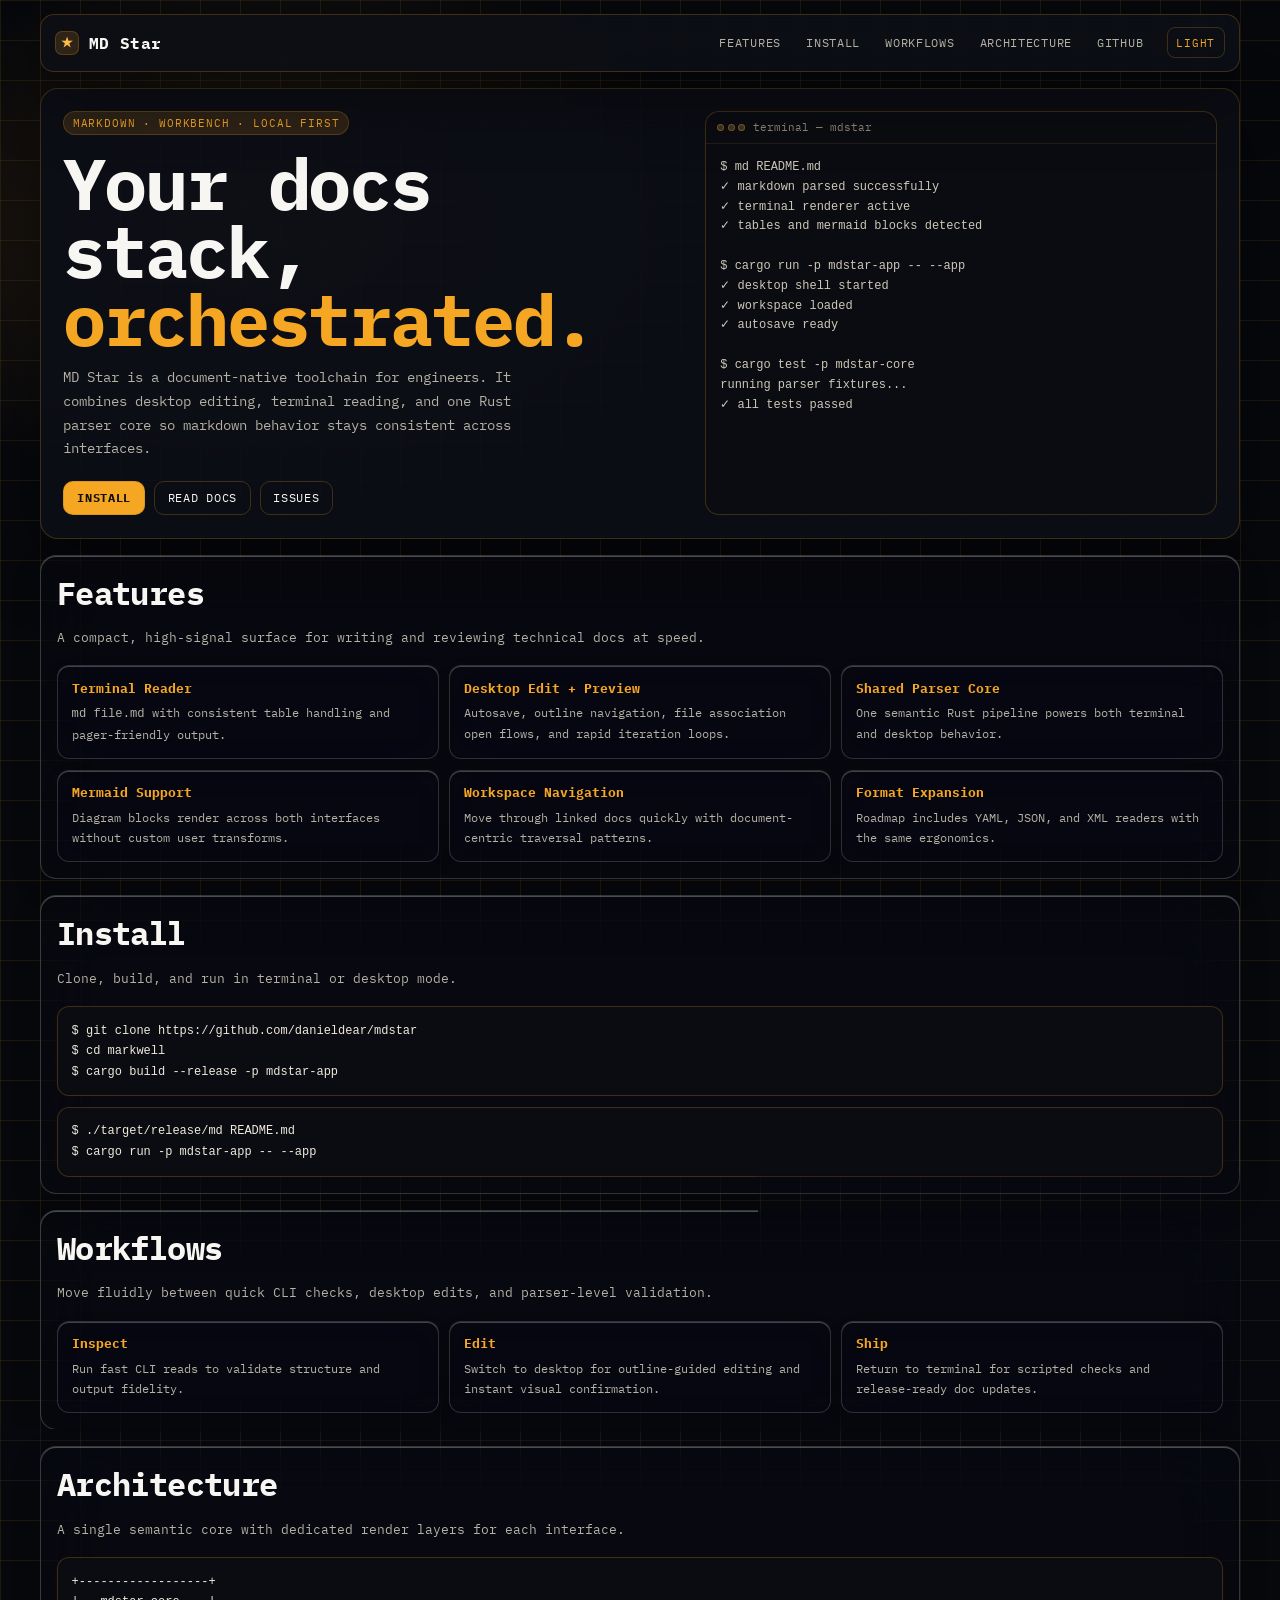
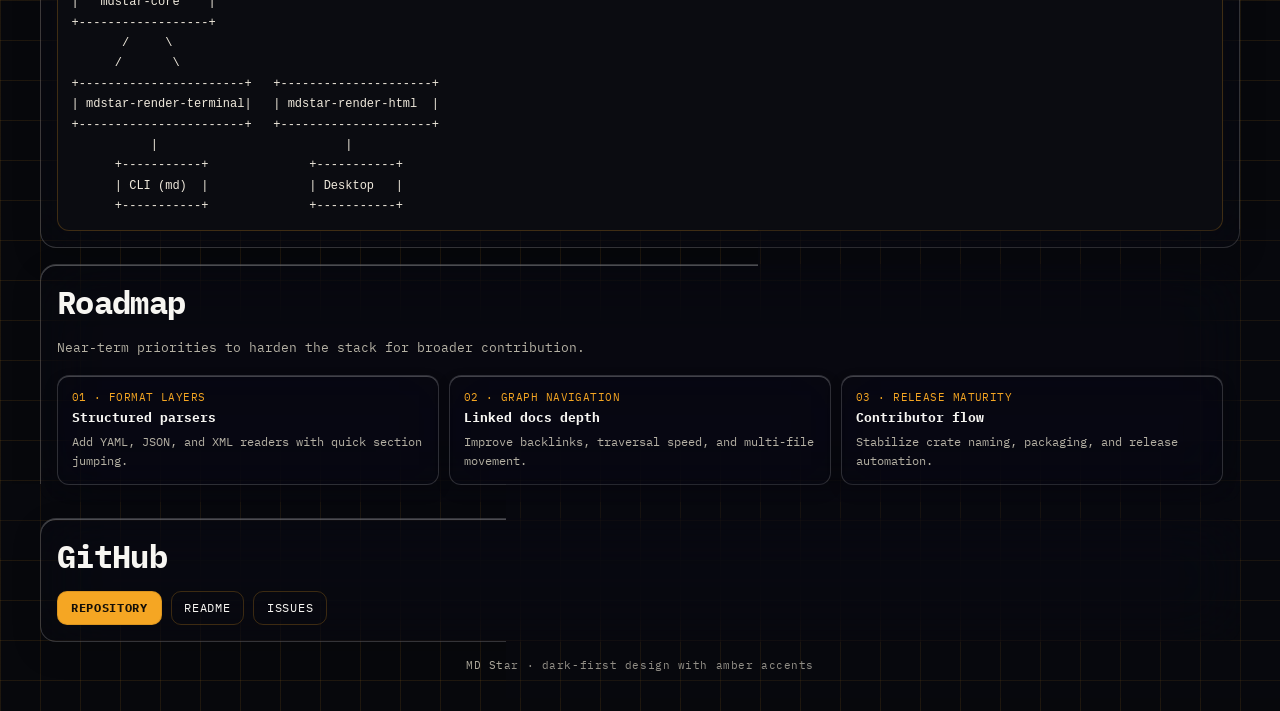
==== commit 806e5b67: "Update docs links to renamed mdstar repository" ====
--- a/docs/index.html
+++ b/docs/index.html
@@ -440,7 +440,7 @@
         <div class="actions">
           <a class="btn btn-primary" href="#install">Install</a>
           <a class="btn btn-ghost" href="./README.md">Read Docs</a>
-          <a class="btn btn-ghost" href="https://github.com/danieldear/markwell/issues" target="_blank" rel="noopener">Issues</a>
+          <a class="btn btn-ghost" href="https://github.com/danieldear/mdstar/issues" target="_blank" rel="noopener">Issues</a>
         </div>
       </article>
       <aside class="terminal" aria-label="Terminal preview">
@@ -481,7 +481,7 @@
       <h2>Install</h2>
       <p class="sub">Clone, build, and run in terminal or desktop mode.</p>
       <div style="display:grid; gap:0.65rem;">
-        <pre class="block">$ git clone https://github.com/danieldear/markwell
+        <pre class="block">$ git clone https://github.com/danieldear/mdstar
 $ cd markwell
 $ cargo build --release -p mdstar-app</pre>
         <pre class="block">$ ./target/release/md README.md
@@ -529,9 +529,9 @@
     <section id="links" class="panel reveal">
       <h2>GitHub</h2>
       <div class="links">
-        <a class="btn btn-primary" href="https://github.com/danieldear/markwell" target="_blank" rel="noopener">Repository</a>
+        <a class="btn btn-primary" href="https://github.com/danieldear/mdstar" target="_blank" rel="noopener">Repository</a>
         <a class="btn btn-ghost" href="./README.md">README</a>
-        <a class="btn btn-ghost" href="https://github.com/danieldear/markwell/issues" target="_blank" rel="noopener">Issues</a>
+        <a class="btn btn-ghost" href="https://github.com/danieldear/mdstar/issues" target="_blank" rel="noopener">Issues</a>
       </div>
     </section>
 
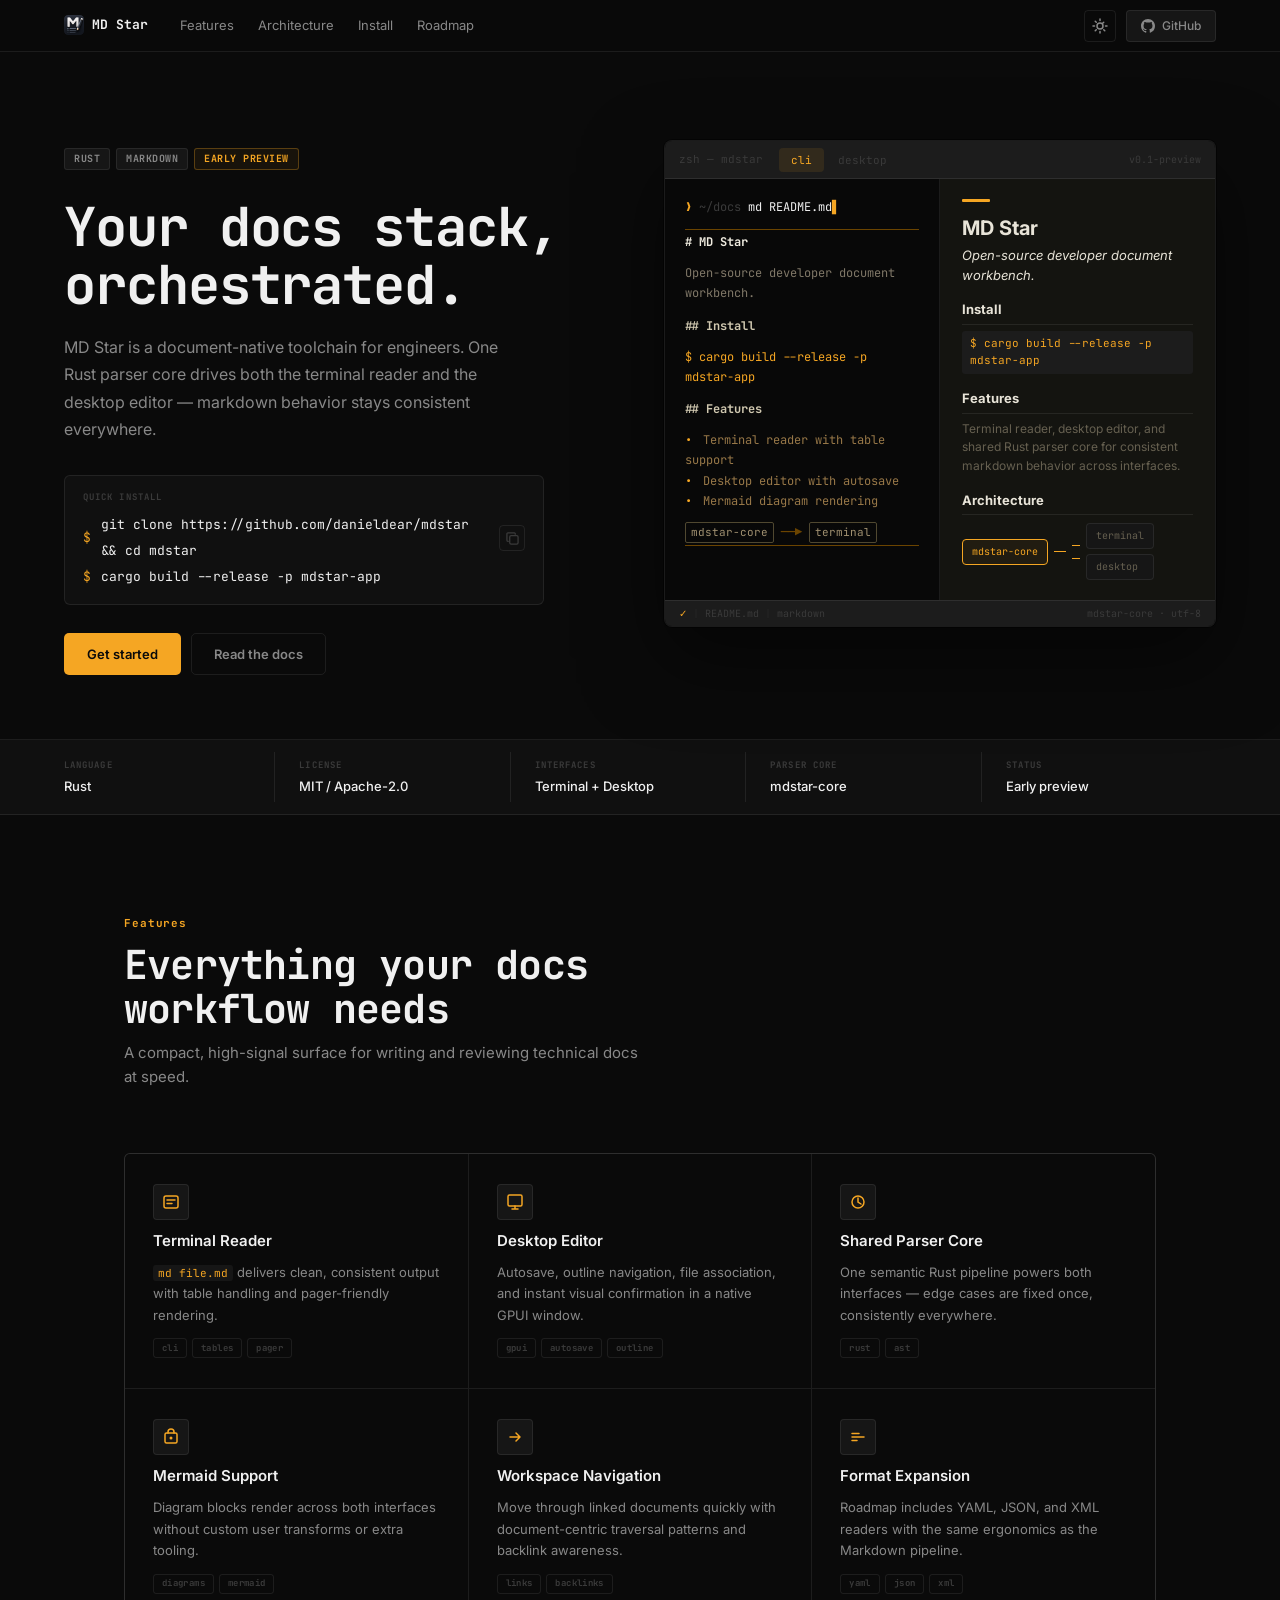
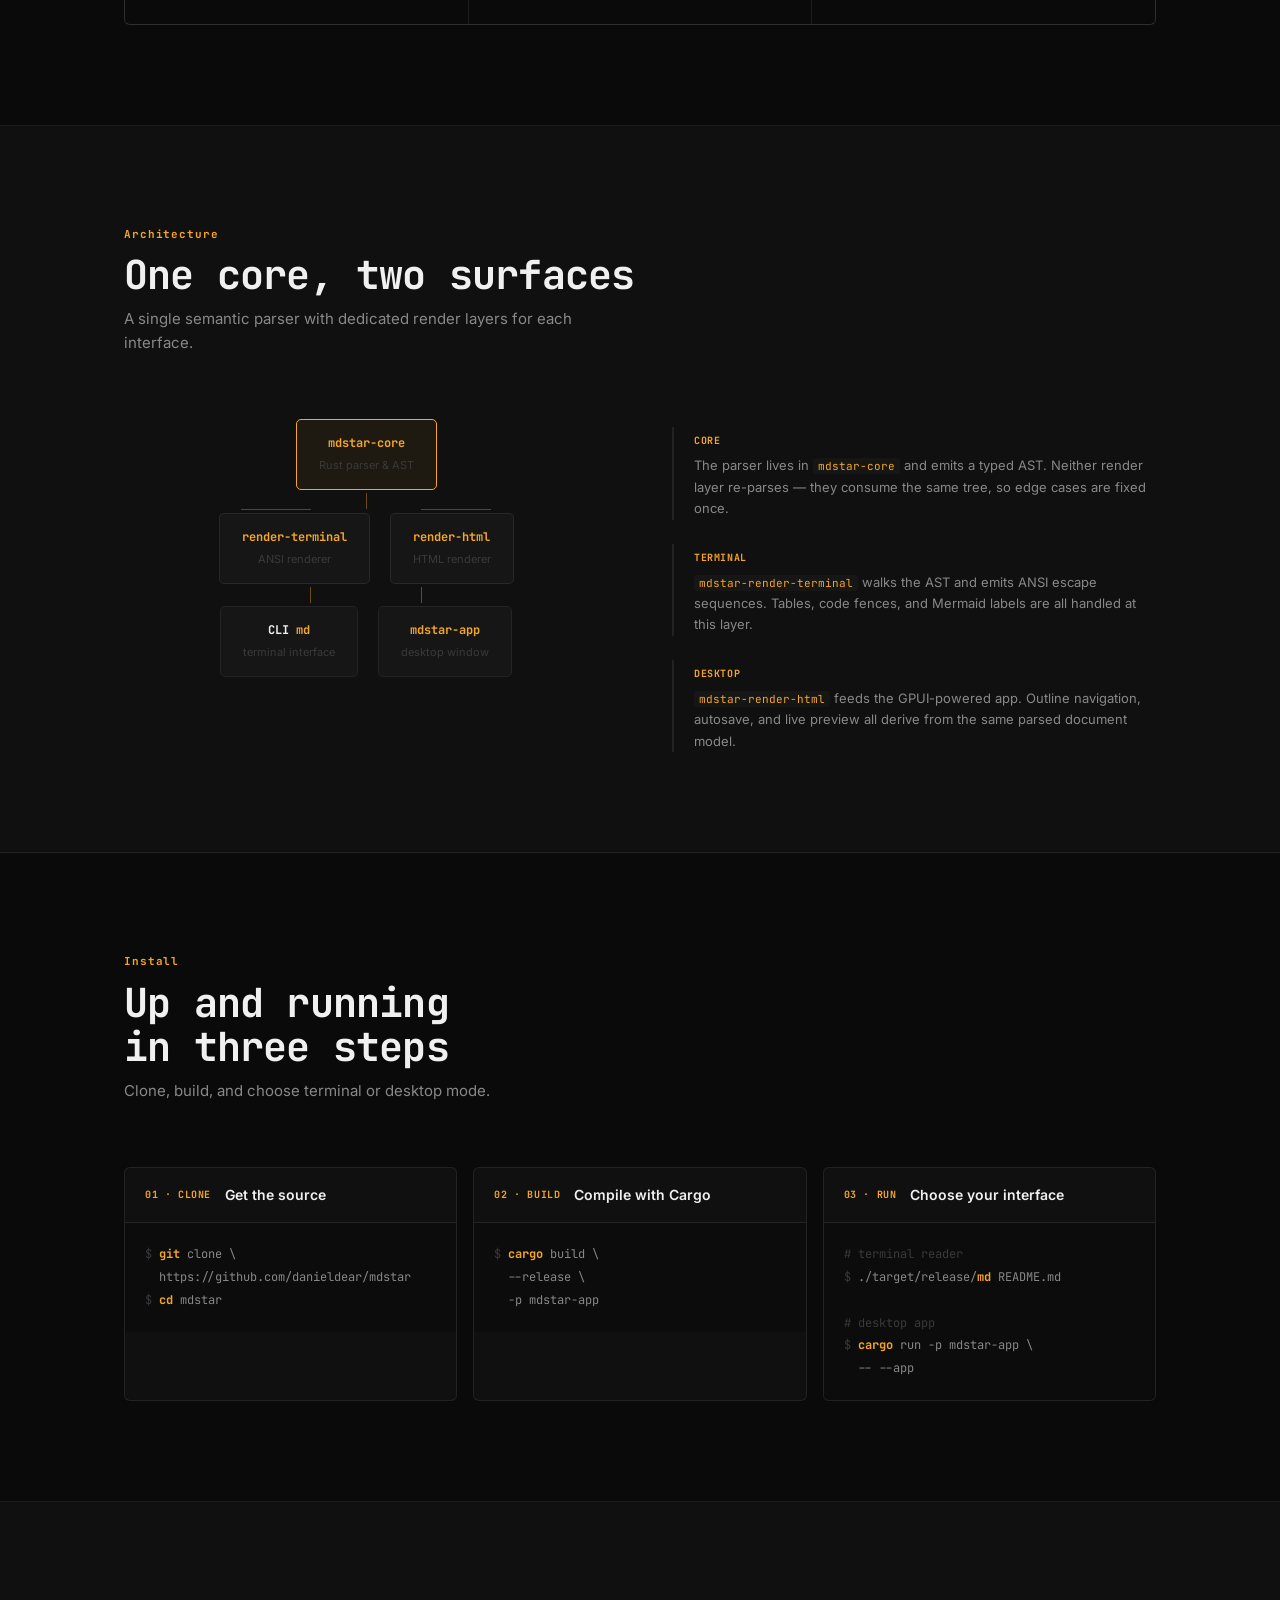
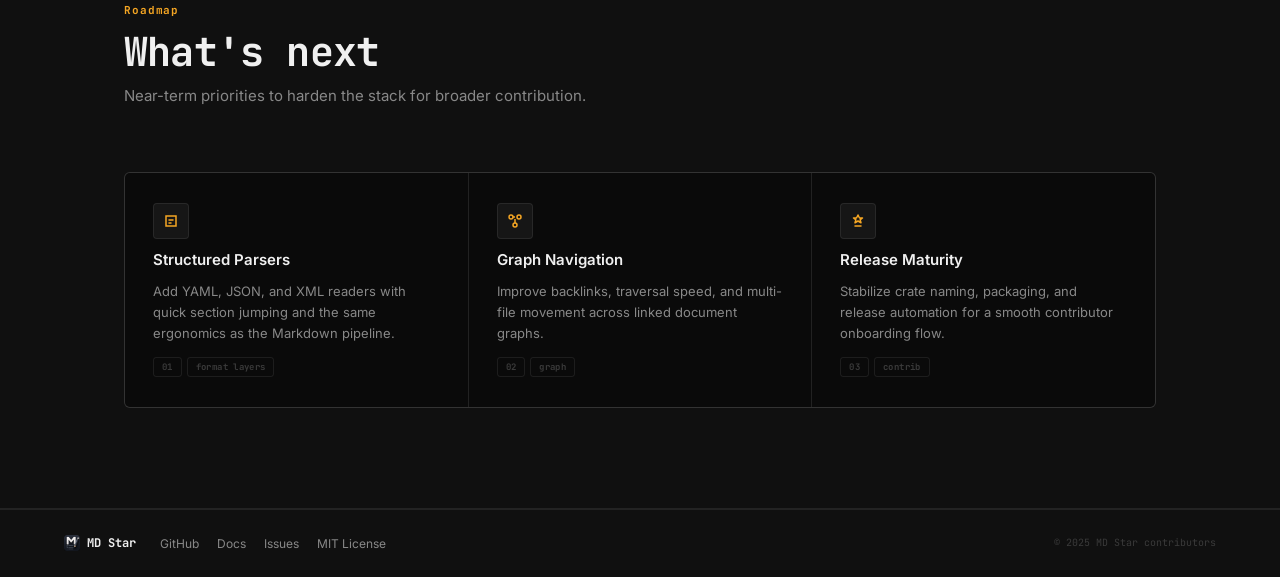
==== commit e858c4c7: "Modernize docs landing page with production-grade design - Rebuild index.html to use site.css and si" ====
--- a/docs/index.html
+++ b/docs/index.html
@@ -3,565 +3,489 @@
 <head>
   <meta charset="utf-8" />
   <meta name="viewport" content="width=device-width, initial-scale=1" />
-  <meta name="description" content="MD Star: open-source developer document workbench for Markdown-first workflows." />
-  <title>MD Star | Developer Document Workbench</title>
+  <meta name="description" content="MD Star — open-source Markdown workbench for engineers. Terminal reader and desktop editor sharing one Rust parser core." />
+  <title>MD Star · Developer Document Workbench</title>
   <link rel="preconnect" href="https://fonts.googleapis.com" />
   <link rel="preconnect" href="https://fonts.gstatic.com" crossorigin />
-  <link href="https://fonts.googleapis.com/css2?family=IBM+Plex+Mono:wght@400;500;600;700&display=swap" rel="stylesheet" />
-  <style>
-    :root,
-    [data-theme="dark"] {
-      --bg: #07080c;
-      --bg-soft: #0d0f16;
-      --panel: #0e111b;
-      --line: rgba(245, 166, 35, 0.22);
-      --line-soft: rgba(245, 166, 35, 0.1);
-      --text: #f7f6f2;
-      --muted: #b5b1a4;
-      --accent: #f5a623;
-      --accent-strong: #ffba49;
-      --accent-soft: rgba(245, 166, 35, 0.14);
-      --shadow: 0 24px 70px rgba(0, 0, 0, 0.45);
-    }
-
-    [data-theme="light"] {
-      --bg: #f8f4ea;
-      --bg-soft: #fffdf8;
-      --panel: #fffaf0;
-      --line: rgba(192, 112, 16, 0.33);
-      --line-soft: rgba(192, 112, 16, 0.15);
-      --text: #1e1a14;
-      --muted: #5d5342;
-      --accent: #c07010;
-      --accent-strong: #dd8414;
-      --accent-soft: rgba(192, 112, 16, 0.14);
-      --shadow: 0 20px 45px rgba(45, 27, 10, 0.16);
-    }
-
-    [data-theme="light"] .panel {
-      background: rgba(255, 252, 245, 0.42);
-    }
-
-    [data-theme="light"] .card,
-    [data-theme="light"] .step {
-      background: rgba(255, 253, 248, 0.36);
-    }
-
-    * { box-sizing: border-box; }
-    html { scroll-behavior: smooth; }
-
-    body {
-      margin: 0;
-      min-height: 100vh;
-      color: var(--text);
-      font-family: "IBM Plex Mono", monospace;
-      background-color: var(--bg);
-      background-image:
-        linear-gradient(var(--line-soft) 1px, transparent 1px),
-        linear-gradient(90deg, var(--line-soft) 1px, transparent 1px),
-        radial-gradient(700px 420px at 22% 10%, var(--accent-soft), transparent 65%);
-      background-size: 40px 40px, 40px 40px, auto;
-    }
-
-    .shell {
-      width: min(1200px, calc(100% - 2rem));
-      margin: 0 auto;
-      padding: 0.85rem 0 2.5rem;
-    }
-
-    .topbar {
-      position: sticky;
-      top: 0.5rem;
-      z-index: 20;
-      display: flex;
-      align-items: center;
-      gap: 0.85rem;
-      padding: 0.8rem 0.9rem;
-      border: 1px solid var(--line);
-      border-radius: 14px;
-      background: color-mix(in srgb, var(--bg-soft) 88%, transparent);
-      backdrop-filter: blur(10px);
-      box-shadow: var(--shadow);
-    }
-
-    .brand {
-      display: flex;
-      align-items: center;
-      gap: 0.6rem;
-      font-weight: 700;
-      text-decoration: none;
-      color: var(--text);
-      letter-spacing: 0.02em;
-      white-space: nowrap;
-    }
-
-    .brand-dot {
-      width: 24px;
-      height: 24px;
-      display: grid;
-      place-items: center;
-      border-radius: 7px;
-      border: 1px solid var(--line);
-      background: var(--accent-soft);
-      color: var(--accent-strong);
-      font-size: 0.8rem;
-    }
-
-    nav {
-      margin-left: auto;
-      display: flex;
-      flex-wrap: wrap;
-      justify-content: flex-end;
-      gap: 0.35rem;
-    }
-
-    nav a {
-      text-decoration: none;
-      color: var(--muted);
-      font-size: 0.72rem;
-      letter-spacing: 0.06em;
-      text-transform: uppercase;
-      border: 1px solid transparent;
-      border-radius: 999px;
-      padding: 0.35rem 0.55rem;
-      transition: 0.2s ease;
-    }
-
-    nav a:hover {
-      color: var(--text);
-      border-color: var(--line);
-      background: var(--accent-soft);
-    }
-
-    .theme-toggle {
-      flex-shrink: 0;
-      border: 1px solid var(--line);
-      background: transparent;
-      color: var(--accent);
-      border-radius: 8px;
-      font: inherit;
-      font-size: 0.68rem;
-      text-transform: uppercase;
-      letter-spacing: 0.08em;
-      padding: 0.45rem 0.52rem;
-      cursor: pointer;
-    }
-
-    .hero {
-      margin-top: 1rem;
-      padding: clamp(1rem, 2vw, 1.4rem);
-      border: 1px solid var(--line);
-      border-radius: 18px;
-      background: color-mix(in srgb, var(--bg-soft) 92%, transparent);
-      display: grid;
-      grid-template-columns: 1.1fr 0.9fr;
-      gap: 1rem;
-      box-shadow: var(--shadow);
-    }
-
-    .kicker {
-      width: fit-content;
-      border: 1px solid var(--line);
-      border-radius: 999px;
-      background: var(--accent-soft);
-      color: var(--accent);
-      letter-spacing: 0.08em;
-      text-transform: uppercase;
-      font-size: 0.66rem;
-      padding: 0.25rem 0.52rem;
-      margin-bottom: 0.85rem;
-    }
-
-    h1 {
-      margin: 0 0 0.75rem;
-      font-family: "IBM Plex Mono", monospace;
-      font-size: clamp(2rem, 7vw, 4.5rem);
-      line-height: 0.95;
-      letter-spacing: -0.03em;
-      max-width: 11ch;
-    }
-
-    .hero h1 .accent { color: var(--accent); display: block; }
-
-    .lead {
-      margin: 0;
-      max-width: 56ch;
-      color: var(--muted);
-      line-height: 1.7;
-      font-size: 0.88rem;
-    }
-
-    .actions {
-      margin-top: 1.2rem;
-      display: flex;
-      flex-wrap: wrap;
-      gap: 0.55rem;
-    }
-
-    .btn {
-      text-decoration: none;
-      font-size: 0.74rem;
-      text-transform: uppercase;
-      letter-spacing: 0.06em;
-      border: 1px solid var(--line);
-      border-radius: 10px;
-      padding: 0.55rem 0.8rem;
-      transition: 0.2s ease;
-    }
-
-    .btn-primary {
-      background: var(--accent);
-      color: #151008;
-      border-color: rgba(0, 0, 0, 0.1);
-      font-weight: 700;
-    }
-
-    .btn-primary:hover { background: var(--accent-strong); }
-
-    .btn-ghost {
-      color: var(--text);
-      background: transparent;
-    }
-
-    .btn-ghost:hover { background: var(--accent-soft); }
-
-    .terminal {
-      border: 1px solid var(--line);
-      border-radius: 14px;
-      overflow: hidden;
-      background: #0b0c11;
-    }
-
-    .term-head {
-      display: flex;
-      align-items: center;
-      gap: 0.5rem;
-      padding: 0.52rem 0.7rem;
-      border-bottom: 1px solid var(--line-soft);
-      color: #8f8978;
-      font-size: 0.68rem;
-    }
-
-    .dots { display: inline-flex; gap: 0.22rem; }
-    .dots span {
-      width: 7px;
-      height: 7px;
-      border-radius: 999px;
-      background: #3a3426;
-      border: 1px solid rgba(245, 166, 35, 0.35);
-    }
-
-    .term-body {
-      margin: 0;
-      padding: 0.9rem;
-      color: #cdc7b8;
-      font-size: 0.75rem;
-      line-height: 1.65;
-      overflow: auto;
-    }
-
-    .panel {
-      margin-top: 1rem;
-      padding: 1rem;
-      border: 1px solid rgba(255, 255, 255, 0.18);
-      border-radius: 16px;
-      background: rgba(11, 14, 24, 0.2);
-      backdrop-filter: saturate(180%) blur(32px);
-      -webkit-backdrop-filter: saturate(180%) blur(32px);
-      box-shadow:
-        0 10px 30px rgba(0, 0, 0, 0.16),
-        inset 0 1px 0 rgba(255, 255, 255, 0.28);
-    }
-
-    h2 {
-      margin: 0 0 0.85rem;
-      font-family: "IBM Plex Mono", monospace;
-      font-size: clamp(1.25rem, 4vw, 2rem);
-      letter-spacing: -0.02em;
-    }
-
-    .sub {
-      margin: 0 0 1rem;
-      color: var(--muted);
-      line-height: 1.7;
-      font-size: 0.82rem;
-    }
-
-    .grid {
-      display: grid;
-      grid-template-columns: repeat(3, minmax(0, 1fr));
-      gap: 0.65rem;
-    }
-
-    .card {
-      border: 1px solid rgba(255, 255, 255, 0.16);
-      border-radius: 12px;
-      background: rgba(10, 12, 22, 0.14);
-      backdrop-filter: saturate(185%) blur(30px);
-      -webkit-backdrop-filter: saturate(185%) blur(30px);
-      padding: 0.85rem;
-      transition: 0.2s ease;
-      box-shadow:
-        0 6px 16px rgba(0, 0, 0, 0.12),
-        inset 0 1px 0 rgba(255, 255, 255, 0.24);
-    }
-
-    .card:hover {
-      transform: translateY(-2px);
-      background: rgba(245, 166, 35, 0.1);
-      border-color: rgba(255, 255, 255, 0.24);
-    }
-
-    .card h3 {
-      margin: 0 0 0.4rem;
-      color: var(--accent);
-      font-size: 0.82rem;
-    }
-
-    .card p {
-      margin: 0;
-      color: var(--muted);
-      font-size: 0.76rem;
-      line-height: 1.65;
-    }
-
-    pre.block {
-      margin: 0;
-      overflow: auto;
-      border: 1px solid var(--line);
-      border-radius: 12px;
-      background: #0b0c11;
-      color: #efe9dc;
-      font-size: 0.75rem;
-      line-height: 1.7;
-      padding: 0.85rem;
-    }
-
-    .roadmap {
-      display: grid;
-      grid-template-columns: repeat(3, minmax(0, 1fr));
-      gap: 0.65rem;
-    }
-
-    .step {
-      border: 1px solid rgba(255, 255, 255, 0.16);
-      border-radius: 12px;
-      background: rgba(10, 12, 22, 0.14);
-      backdrop-filter: saturate(185%) blur(30px);
-      -webkit-backdrop-filter: saturate(185%) blur(30px);
-      padding: 0.85rem;
-      box-shadow:
-        0 6px 16px rgba(0, 0, 0, 0.12),
-        inset 0 1px 0 rgba(255, 255, 255, 0.24);
-    }
-
-    .step .num {
-      color: var(--accent);
-      font-size: 0.7rem;
-      letter-spacing: 0.04em;
-      margin-bottom: 0.35rem;
-    }
-
-    .step h3 {
-      margin: 0 0 0.36rem;
-      font-size: 0.8rem;
-    }
-
-    .step p {
-      margin: 0;
-      color: var(--muted);
-      font-size: 0.75rem;
-      line-height: 1.6;
-    }
-
-    .links {
-      display: flex;
-      flex-wrap: wrap;
-      gap: 0.55rem;
-    }
-
-    footer {
-      margin-top: 1rem;
-      text-align: center;
-      color: var(--muted);
-      font-size: 0.7rem;
-      letter-spacing: 0.05em;
-    }
-
-    .reveal {
-      opacity: 0;
-      transform: translateY(14px);
-      transition: opacity 0.45s ease, transform 0.45s ease;
-    }
-
-    .reveal.visible {
-      opacity: 1;
-      transform: translateY(0);
-    }
-
-    @media (max-width: 980px) {
-      .hero { grid-template-columns: 1fr; }
-      .grid { grid-template-columns: repeat(2, minmax(0, 1fr)); }
-      .roadmap { grid-template-columns: 1fr; }
-    }
-
-    @media (max-width: 680px) {
-      .shell { width: min(1200px, calc(100% - 1rem)); }
-      nav { display: none; }
-      .grid { grid-template-columns: 1fr; }
-    }
-  </style>
+  <link href="https://fonts.googleapis.com/css2?family=Inter:wght@400;500;600;700&family=JetBrains+Mono:wght@400;500;700&display=swap" rel="stylesheet" />
+  <link rel="stylesheet" href="site.css" />
 </head>
 <body>
-  <div class="shell">
-    <header class="topbar reveal">
-      <a class="brand" href="#overview">
-        <span class="brand-dot">★</span>
-        <span>MD Star</span>
+
+  <!-- ── Header ─────────────────────────────────────────────── -->
+  <header class="site-header">
+    <a class="brand" href="#overview">
+      <img src="markwell-icon.png" width="20" height="20" alt="" />
+      MD Star
+    </a>
+    <nav aria-label="Sections">
+      <a href="#features">Features</a>
+      <a href="#architecture">Architecture</a>
+      <a href="#install">Install</a>
+      <a href="#roadmap">Roadmap</a>
+    </nav>
+    <div class="header-right">
+      <button id="themeToggle" class="theme-toggle" type="button" aria-label="Toggle theme">
+        <svg class="icon-sun" width="16" height="16" viewBox="0 0 16 16" fill="none" aria-hidden="true">
+          <circle cx="8" cy="8" r="3" stroke="currentColor" stroke-width="1.5"/>
+          <path d="M8 1v1.5M8 13.5V15M1 8h1.5M13.5 8H15M3.22 3.22l1.06 1.06M11.72 11.72l1.06 1.06M11.72 4.28l-1.06 1.06M4.28 11.72l-1.06 1.06" stroke="currentColor" stroke-width="1.5" stroke-linecap="round"/>
+        </svg>
+        <svg class="icon-moon" width="16" height="16" viewBox="0 0 16 16" fill="none" aria-hidden="true">
+          <path d="M13.5 10A6.5 6.5 0 0 1 6 2.5a6.5 6.5 0 1 0 7.5 7.5z" stroke="currentColor" stroke-width="1.5" stroke-linejoin="round"/>
+        </svg>
+      </button>
+      <a class="btn-gh" href="https://github.com/danieldear/mdstar" target="_blank" rel="noopener">
+        <svg width="14" height="14" viewBox="0 0 16 16" fill="currentColor" aria-hidden="true">
+          <path d="M8 0C3.58 0 0 3.58 0 8c0 3.54 2.29 6.53 5.47 7.59.4.07.55-.17.55-.38 0-.19-.01-.82-.01-1.49-2.01.37-2.53-.49-2.69-.94-.09-.23-.48-.94-.82-1.13-.28-.15-.68-.52-.01-.53.63-.01 1.08.58 1.23.82.72 1.21 1.87.87 2.33.66.07-.52.28-.87.51-1.07-1.78-.2-3.64-.89-3.64-3.95 0-.87.31-1.59.82-2.15-.08-.2-.36-1.02.08-2.12 0 0 .67-.21 2.2.82.64-.18 1.32-.27 2-.27.68 0 1.36.09 2 .27 1.53-1.04 2.2-.82 2.2-.82.44 1.1.16 1.92.08 2.12.51.56.82 1.27.82 2.15 0 3.07-1.87 3.75-3.65 3.95.29.25.54.73.54 1.48 0 1.07-.01 1.93-.01 2.2 0 .21.15.46.55.38A8.013 8.013 0 0 0 16 8c0-4.42-3.58-8-8-8z"/>
+        </svg>
+        GitHub
       </a>
-      <nav aria-label="Sections">
-        <a href="#features">Features</a>
-        <a href="#install">Install</a>
-        <a href="#workflows">Workflows</a>
-        <a href="#architecture">Architecture</a>
-        <a href="#links">GitHub</a>
-      </nav>
-      <button id="themeToggle" class="theme-toggle" type="button" aria-label="Toggle theme">light</button>
-    </header>
-
-    <section id="overview" class="hero reveal">
-      <article>
-        <div class="kicker">Markdown · Workbench · Local First</div>
-        <h1>Your docs stack,<span class="accent">orchestrated.</span></h1>
-        <p class="lead">
-          MD Star is a document-native toolchain for engineers. It combines desktop editing, terminal reading,
-          and one Rust parser core so markdown behavior stays consistent across interfaces.
-        </p>
-        <div class="actions">
-          <a class="btn btn-primary" href="#install">Install</a>
-          <a class="btn btn-ghost" href="./README.md">Read Docs</a>
-          <a class="btn btn-ghost" href="https://github.com/danieldear/mdstar/issues" target="_blank" rel="noopener">Issues</a>
-        </div>
-      </article>
-      <aside class="terminal" aria-label="Terminal preview">
-        <div class="term-head">
-          <span class="dots"><span></span><span></span><span></span></span>
-          <span>terminal — mdstar</span>
-        </div>
-        <pre class="term-body">$ md README.md
-✓ markdown parsed successfully
-✓ terminal renderer active
-✓ tables and mermaid blocks detected
-
-$ cargo run -p mdstar-app -- --app
-✓ desktop shell started
-✓ workspace loaded
-✓ autosave ready
-
-$ cargo test -p mdstar-core
-running parser fixtures...
-✓ all tests passed</pre>
-      </aside>
-    </section>
-
-    <section id="features" class="panel reveal">
-      <h2>Features</h2>
-      <p class="sub">A compact, high-signal surface for writing and reviewing technical docs at speed.</p>
-      <div class="grid">
-        <article class="card"><h3>Terminal Reader</h3><p><code>md file.md</code> with consistent table handling and pager-friendly output.</p></article>
-        <article class="card"><h3>Desktop Edit + Preview</h3><p>Autosave, outline navigation, file association open flows, and rapid iteration loops.</p></article>
-        <article class="card"><h3>Shared Parser Core</h3><p>One semantic Rust pipeline powers both terminal and desktop behavior.</p></article>
-        <article class="card"><h3>Mermaid Support</h3><p>Diagram blocks render across both interfaces without custom user transforms.</p></article>
-        <article class="card"><h3>Workspace Navigation</h3><p>Move through linked docs quickly with document-centric traversal patterns.</p></article>
-        <article class="card"><h3>Format Expansion</h3><p>Roadmap includes YAML, JSON, and XML readers with the same ergonomics.</p></article>
-      </div>
-    </section>
-
-    <section id="install" class="panel reveal">
-      <h2>Install</h2>
-      <p class="sub">Clone, build, and run in terminal or desktop mode.</p>
-      <div style="display:grid; gap:0.65rem;">
-        <pre class="block">$ git clone https://github.com/danieldear/mdstar
-$ cd markwell
-$ cargo build --release -p mdstar-app</pre>
-        <pre class="block">$ ./target/release/md README.md
-$ cargo run -p mdstar-app -- --app</pre>
-      </div>
-    </section>
-
-    <section id="workflows" class="panel reveal">
-      <h2>Workflows</h2>
-      <p class="sub">Move fluidly between quick CLI checks, desktop edits, and parser-level validation.</p>
-      <div class="grid">
-        <article class="card"><h3>Inspect</h3><p>Run fast CLI reads to validate structure and output fidelity.</p></article>
-        <article class="card"><h3>Edit</h3><p>Switch to desktop for outline-guided editing and instant visual confirmation.</p></article>
-        <article class="card"><h3>Ship</h3><p>Return to terminal for scripted checks and release-ready doc updates.</p></article>
-      </div>
-    </section>
-
-    <section id="architecture" class="panel reveal">
-      <h2>Architecture</h2>
-      <p class="sub">A single semantic core with dedicated render layers for each interface.</p>
-      <pre class="block">+------------------+
-|   mdstar-core    |
-+------------------+
-       /     \
-      /       \
-+-----------------------+   +---------------------+
-| mdstar-render-terminal|   | mdstar-render-html  |
-+-----------------------+   +---------------------+
-           |                          |
-      +-----------+              +-----------+
-      | CLI (md)  |              | Desktop   |
-      +-----------+              +-----------+</pre>
-    </section>
-
-    <section id="roadmap" class="panel reveal">
-      <h2>Roadmap</h2>
-      <p class="sub">Near-term priorities to harden the stack for broader contribution.</p>
-      <div class="roadmap">
-        <article class="step"><div class="num">01 · FORMAT LAYERS</div><h3>Structured parsers</h3><p>Add YAML, JSON, and XML readers with quick section jumping.</p></article>
-        <article class="step"><div class="num">02 · GRAPH NAVIGATION</div><h3>Linked docs depth</h3><p>Improve backlinks, traversal speed, and multi-file movement.</p></article>
-        <article class="step"><div class="num">03 · RELEASE MATURITY</div><h3>Contributor flow</h3><p>Stabilize crate naming, packaging, and release automation.</p></article>
-      </div>
-    </section>
-
-    <section id="links" class="panel reveal">
-      <h2>GitHub</h2>
-      <div class="links">
-        <a class="btn btn-primary" href="https://github.com/danieldear/mdstar" target="_blank" rel="noopener">Repository</a>
-        <a class="btn btn-ghost" href="./README.md">README</a>
-        <a class="btn btn-ghost" href="https://github.com/danieldear/mdstar/issues" target="_blank" rel="noopener">Issues</a>
-      </div>
-    </section>
-
-    <footer>MD Star · dark-first design with amber accents</footer>
+    </div>
+  </header>
+
+  <!-- ── Hero ───────────────────────────────────────────────── -->
+  <section id="overview" class="hero">
+    <div class="hero-text">
+      <div class="badge-row">
+        <span class="badge">Rust</span>
+        <span class="badge">Markdown</span>
+        <span class="badge badge-warn">Early Preview</span>
+      </div>
+      <h1>Your docs stack,<br>orchestrated.</h1>
+      <p class="hero-desc">
+        MD Star is a document-native toolchain for engineers. One Rust parser core drives
+        both the terminal reader and the desktop editor — markdown behavior stays
+        consistent everywhere.
+      </p>
+      <div class="install-block">
+        <div class="install-label">Quick install</div>
+        <div class="install-line">
+          <span class="i-prompt">$</span>
+          <span class="i-cmd">git clone https://github.com/danieldear/mdstar &amp;&amp; cd mdstar</span>
+          <button class="copy-btn" id="copyBtn" aria-label="Copy install command">
+            <svg width="13" height="13" viewBox="0 0 14 14" fill="none" aria-hidden="true">
+              <rect x="4" y="4" width="9" height="9" rx="1.5" stroke="currentColor" stroke-width="1.4"/>
+              <path d="M3 10H2a1 1 0 01-1-1V2a1 1 0 011-1h7a1 1 0 011 1v1" stroke="currentColor" stroke-width="1.4"/>
+            </svg>
+          </button>
+        </div>
+        <div class="install-line">
+          <span class="i-prompt">$</span>
+          <span class="i-cmd">cargo build --release -p mdstar-app</span>
+        </div>
+      </div>
+      <div class="hero-actions">
+        <a class="btn btn-primary" href="#install">Get started</a>
+        <a class="btn btn-outline" href="./README.md">Read the docs</a>
+      </div>
+    </div>
+
+    <div class="hero-term" aria-label="Terminal and preview mockup">
+      <div class="term-titlebar">
+        <span class="term-proc">zsh — mdstar</span>
+        <div class="term-tabs">
+          <button class="demo-tab active" type="button">cli</button>
+          <button class="demo-tab" type="button">desktop</button>
+        </div>
+        <span class="term-badge">v0.1-preview</span>
+      </div>
+      <div class="term-body">
+        <div class="pane-term">
+          <div class="term-prompt-line">
+            <span class="tp-sym">❯</span>&nbsp;
+            <span class="tp-sep">~/docs</span>&nbsp;
+            <span class="tp-cmd">md README.md</span>
+            <span class="tp-cursor">▋</span>
+          </div>
+          <div class="term-out">
+            <div class="to-rule"></div>
+            <div class="to-h1"># MD Star</div>
+            <div class="to-blank"></div>
+            <div class="to-p">Open-source developer document workbench.</div>
+            <div class="to-blank"></div>
+            <div class="to-h2">## Install</div>
+            <div class="to-blank"></div>
+            <div class="to-code">  $ cargo build --release -p mdstar-app</div>
+            <div class="to-blank"></div>
+            <div class="to-h2">## Features</div>
+            <div class="to-blank"></div>
+            <div class="to-li"><span class="a">•</span> Terminal reader with table support</div>
+            <div class="to-li"><span class="a">•</span> Desktop editor with autosave</div>
+            <div class="to-li"><span class="a">•</span> Mermaid diagram rendering</div>
+            <div class="to-blank"></div>
+            <div class="to-diag">
+              <div class="to-box">mdstar-core</div>
+              <span class="to-arr">&nbsp;──▶&nbsp;</span>
+              <div class="to-box">terminal</div>
+            </div>
+            <div class="to-rule"></div>
+          </div>
+        </div>
+        <div class="pane-preview">
+          <div class="prev-inner">
+            <div class="prev-ruler"></div>
+            <div class="prev-h1">MD Star</div>
+            <div class="prev-lead">Open-source developer document workbench.</div>
+            <div class="prev-h2">Install</div>
+            <div class="prev-code">$ cargo build --release -p mdstar-app</div>
+            <div class="prev-h2">Features</div>
+            <div class="prev-p">Terminal reader, desktop editor, and shared Rust parser core for consistent markdown behavior across interfaces.</div>
+            <div class="prev-h2">Architecture</div>
+            <div class="prev-diag">
+              <div class="pd-node pd-core">mdstar-core</div>
+              <div class="pd-arrows"><div class="pd-line"></div></div>
+              <div class="pd-branch">
+                <span></span><span></span>
+              </div>
+              <div class="pd-targets">
+                <div class="pd-node">terminal</div>
+                <div class="pd-node">desktop</div>
+              </div>
+            </div>
+          </div>
+        </div>
+      </div>
+      <div class="term-statusbar">
+        <span class="a">✓</span>
+        <span class="tsb-sep">|</span>
+        <span>README.md</span>
+        <span class="tsb-sep">|</span>
+        <span>markdown</span>
+        <span class="tsb-right">mdstar-core · utf-8</span>
+      </div>
+    </div>
+  </section>
+
+  <!-- ── Spec bar ───────────────────────────────────────────── -->
+  <div class="spec-bar">
+    <div class="spec-item">
+      <span class="spec-key">Language</span>
+      <span class="spec-val">Rust</span>
+    </div>
+    <div class="spec-div"></div>
+    <div class="spec-item">
+      <span class="spec-key">License</span>
+      <span class="spec-val">MIT / Apache-2.0</span>
+    </div>
+    <div class="spec-div"></div>
+    <div class="spec-item">
+      <span class="spec-key">Interfaces</span>
+      <span class="spec-val">Terminal + Desktop</span>
+    </div>
+    <div class="spec-div"></div>
+    <div class="spec-item">
+      <span class="spec-key">Parser core</span>
+      <span class="spec-val">mdstar-core</span>
+    </div>
+    <div class="spec-div"></div>
+    <div class="spec-item">
+      <span class="spec-key">Status</span>
+      <span class="spec-val amber-text">Early preview</span>
+    </div>
   </div>
 
+  <!-- ── Features ──────────────────────────────────────────── -->
+  <section id="features" class="section">
+    <div class="section-inner">
+      <div class="section-head">
+        <div class="section-label">Features</div>
+        <h2>Everything your docs<br>workflow needs</h2>
+        <p class="section-sub">A compact, high-signal surface for writing and reviewing technical docs at speed.</p>
+      </div>
+      <div class="feat-grid">
+        <article class="feat">
+          <div class="feat-icon" aria-hidden="true">
+            <svg width="18" height="18" viewBox="0 0 18 18" fill="none">
+              <rect x="2" y="3" width="14" height="12" rx="2" stroke="currentColor" stroke-width="1.5"/>
+              <path d="M5 7h8M5 10.5h5" stroke="currentColor" stroke-width="1.5" stroke-linecap="round"/>
+            </svg>
+          </div>
+          <h3>Terminal Reader</h3>
+          <p><code>md file.md</code> delivers clean, consistent output with table handling and pager-friendly rendering.</p>
+          <div class="feat-tags">
+            <span class="feat-tag">cli</span>
+            <span class="feat-tag">tables</span>
+            <span class="feat-tag">pager</span>
+          </div>
+        </article>
+        <article class="feat">
+          <div class="feat-icon" aria-hidden="true">
+            <svg width="18" height="18" viewBox="0 0 18 18" fill="none">
+              <rect x="2" y="2" width="14" height="11" rx="1.5" stroke="currentColor" stroke-width="1.5"/>
+              <path d="M6 16h6M9 13v3" stroke="currentColor" stroke-width="1.5" stroke-linecap="round"/>
+            </svg>
+          </div>
+          <h3>Desktop Editor</h3>
+          <p>Autosave, outline navigation, file association, and instant visual confirmation in a native GPUI window.</p>
+          <div class="feat-tags">
+            <span class="feat-tag">gpui</span>
+            <span class="feat-tag">autosave</span>
+            <span class="feat-tag">outline</span>
+          </div>
+        </article>
+        <article class="feat">
+          <div class="feat-icon" aria-hidden="true">
+            <svg width="18" height="18" viewBox="0 0 18 18" fill="none">
+              <circle cx="9" cy="9" r="6" stroke="currentColor" stroke-width="1.5"/>
+              <path d="M9 5v4l3 2" stroke="currentColor" stroke-width="1.5" stroke-linecap="round"/>
+            </svg>
+          </div>
+          <h3>Shared Parser Core</h3>
+          <p>One semantic Rust pipeline powers both interfaces — edge cases are fixed once, consistently everywhere.</p>
+          <div class="feat-tags">
+            <span class="feat-tag">rust</span>
+            <span class="feat-tag">ast</span>
+          </div>
+        </article>
+        <article class="feat">
+          <div class="feat-icon" aria-hidden="true">
+            <svg width="18" height="18" viewBox="0 0 18 18" fill="none">
+              <rect x="3" y="5" width="12" height="10" rx="1.5" stroke="currentColor" stroke-width="1.5"/>
+              <path d="M6 5V4a3 3 0 016 0v1" stroke="currentColor" stroke-width="1.5" stroke-linecap="round"/>
+              <circle cx="9" cy="10" r="1.5" fill="currentColor"/>
+            </svg>
+          </div>
+          <h3>Mermaid Support</h3>
+          <p>Diagram blocks render across both interfaces without custom user transforms or extra tooling.</p>
+          <div class="feat-tags">
+            <span class="feat-tag">diagrams</span>
+            <span class="feat-tag">mermaid</span>
+          </div>
+        </article>
+        <article class="feat">
+          <div class="feat-icon" aria-hidden="true">
+            <svg width="18" height="18" viewBox="0 0 18 18" fill="none">
+              <path d="M4 9h10M10 5l4 4-4 4" stroke="currentColor" stroke-width="1.5" stroke-linecap="round" stroke-linejoin="round"/>
+            </svg>
+          </div>
+          <h3>Workspace Navigation</h3>
+          <p>Move through linked documents quickly with document-centric traversal patterns and backlink awareness.</p>
+          <div class="feat-tags">
+            <span class="feat-tag">links</span>
+            <span class="feat-tag">backlinks</span>
+          </div>
+        </article>
+        <article class="feat">
+          <div class="feat-icon" aria-hidden="true">
+            <svg width="18" height="18" viewBox="0 0 18 18" fill="none">
+              <path d="M3 9h12M3 5.5h7M3 12.5h5" stroke="currentColor" stroke-width="1.5" stroke-linecap="round"/>
+            </svg>
+          </div>
+          <h3>Format Expansion</h3>
+          <p>Roadmap includes YAML, JSON, and XML readers with the same ergonomics as the Markdown pipeline.</p>
+          <div class="feat-tags">
+            <span class="feat-tag">yaml</span>
+            <span class="feat-tag">json</span>
+            <span class="feat-tag">xml</span>
+          </div>
+        </article>
+      </div>
+    </div>
+  </section>
+
+  <!-- ── Architecture ──────────────────────────────────────── -->
+  <section id="architecture" class="section section-alt">
+    <div class="section-inner">
+      <div class="section-head">
+        <div class="section-label">Architecture</div>
+        <h2>One core, two surfaces</h2>
+        <p class="section-sub">A single semantic parser with dedicated render layers for each interface.</p>
+      </div>
+      <div class="arch-wrap">
+        <div class="arch-diagram">
+          <div class="arch-row">
+            <div class="arch-node arch-core">
+              <div class="an-name"><code>mdstar-core</code></div>
+              <div class="an-desc">Rust parser &amp; AST</div>
+            </div>
+          </div>
+          <div class="arch-connectors">
+            <div class="arch-vert"></div>
+            <div class="arch-horiz"><span></span><span></span></div>
+          </div>
+          <div class="arch-row arch-mid-row">
+            <div class="arch-node">
+              <div class="an-name"><code>render-terminal</code></div>
+              <div class="an-desc">ANSI renderer</div>
+            </div>
+            <div class="arch-node">
+              <div class="an-name"><code>render-html</code></div>
+              <div class="an-desc">HTML renderer</div>
+            </div>
+          </div>
+          <div class="arch-connectors arch-connectors-2">
+            <div class="arch-vert"></div>
+            <div class="arch-vert"></div>
+          </div>
+          <div class="arch-row arch-out-row">
+            <div class="arch-node arch-leaf">
+              <div class="an-name">CLI <code>md</code></div>
+              <div class="an-desc">terminal interface</div>
+            </div>
+            <div class="arch-node arch-leaf">
+              <div class="an-name"><code>mdstar-app</code></div>
+              <div class="an-desc">desktop window</div>
+            </div>
+          </div>
+        </div>
+        <div class="arch-notes">
+          <div class="arch-note">
+            <span class="an-tag">CORE</span>
+            <p>The parser lives in <code>mdstar-core</code> and emits a typed AST. Neither render layer re-parses — they consume the same tree, so edge cases are fixed once.</p>
+          </div>
+          <div class="arch-note">
+            <span class="an-tag">TERMINAL</span>
+            <p><code>mdstar-render-terminal</code> walks the AST and emits ANSI escape sequences. Tables, code fences, and Mermaid labels are all handled at this layer.</p>
+          </div>
+          <div class="arch-note">
+            <span class="an-tag">DESKTOP</span>
+            <p><code>mdstar-render-html</code> feeds the GPUI-powered app. Outline navigation, autosave, and live preview all derive from the same parsed document model.</p>
+          </div>
+        </div>
+      </div>
+    </div>
+  </section>
+
+  <!-- ── Install ────────────────────────────────────────────── -->
+  <section id="install" class="section">
+    <div class="section-inner">
+      <div class="section-head">
+        <div class="section-label">Install</div>
+        <h2>Up and running<br>in three steps</h2>
+        <p class="section-sub">Clone, build, and choose terminal or desktop mode.</p>
+      </div>
+      <div class="qs-grid">
+        <div class="qs-card">
+          <div class="qs-card-head">
+            <span class="qs-num">01 · CLONE</span>
+            <h3>Get the source</h3>
+          </div>
+          <pre class="codeblock"><span class="t-dim">$ </span><span class="t-kw">git</span> clone \
+  https://github.com/danieldear/mdstar
+<span class="t-dim">$ </span><span class="t-kw">cd</span> mdstar</pre>
+        </div>
+        <div class="qs-card">
+          <div class="qs-card-head">
+            <span class="qs-num">02 · BUILD</span>
+            <h3>Compile with Cargo</h3>
+          </div>
+          <pre class="codeblock"><span class="t-dim">$ </span><span class="t-kw">cargo</span> build \
+  --release \
+  -p mdstar-app</pre>
+        </div>
+        <div class="qs-card">
+          <div class="qs-card-head">
+            <span class="qs-num">03 · RUN</span>
+            <h3>Choose your interface</h3>
+          </div>
+          <pre class="codeblock"><span class="t-dim"># terminal reader</span>
+<span class="t-dim">$ </span>./target/release/<span class="t-kw">md</span> README.md
+
+<span class="t-dim"># desktop app</span>
+<span class="t-dim">$ </span><span class="t-kw">cargo</span> run -p mdstar-app \
+  -- --app</pre>
+        </div>
+      </div>
+    </div>
+  </section>
+
+  <!-- ── Roadmap ────────────────────────────────────────────── -->
+  <section id="roadmap" class="section section-alt">
+    <div class="section-inner">
+      <div class="section-head">
+        <div class="section-label">Roadmap</div>
+        <h2>What's next</h2>
+        <p class="section-sub">Near-term priorities to harden the stack for broader contribution.</p>
+      </div>
+      <div class="feat-grid">
+        <article class="feat">
+          <div class="feat-icon" aria-hidden="true">
+            <svg width="18" height="18" viewBox="0 0 18 18" fill="none">
+              <path d="M4 4h10v10H4z" stroke="currentColor" stroke-width="1.5"/>
+              <path d="M7 8h4M7 11h2" stroke="currentColor" stroke-width="1.5" stroke-linecap="round"/>
+            </svg>
+          </div>
+          <h3>Structured Parsers</h3>
+          <p>Add YAML, JSON, and XML readers with quick section jumping and the same ergonomics as the Markdown pipeline.</p>
+          <div class="feat-tags">
+            <span class="feat-tag">01</span>
+            <span class="feat-tag">format layers</span>
+          </div>
+        </article>
+        <article class="feat">
+          <div class="feat-icon" aria-hidden="true">
+            <svg width="18" height="18" viewBox="0 0 18 18" fill="none">
+              <circle cx="5" cy="5" r="2" stroke="currentColor" stroke-width="1.5"/>
+              <circle cx="13" cy="5" r="2" stroke="currentColor" stroke-width="1.5"/>
+              <circle cx="9" cy="13" r="2" stroke="currentColor" stroke-width="1.5"/>
+              <path d="M7 5h2M9 11V7" stroke="currentColor" stroke-width="1.5"/>
+            </svg>
+          </div>
+          <h3>Graph Navigation</h3>
+          <p>Improve backlinks, traversal speed, and multi-file movement across linked document graphs.</p>
+          <div class="feat-tags">
+            <span class="feat-tag">02</span>
+            <span class="feat-tag">graph</span>
+          </div>
+        </article>
+        <article class="feat">
+          <div class="feat-icon" aria-hidden="true">
+            <svg width="18" height="18" viewBox="0 0 18 18" fill="none">
+              <path d="M9 3l1.5 3h3l-2.4 1.8.9 3L9 9l-3 1.8.9-3L4.5 6h3z" stroke="currentColor" stroke-width="1.5" stroke-linejoin="round"/>
+              <path d="M6 14h6" stroke="currentColor" stroke-width="1.5" stroke-linecap="round"/>
+            </svg>
+          </div>
+          <h3>Release Maturity</h3>
+          <p>Stabilize crate naming, packaging, and release automation for a smooth contributor onboarding flow.</p>
+          <div class="feat-tags">
+            <span class="feat-tag">03</span>
+            <span class="feat-tag">contrib</span>
+          </div>
+        </article>
+      </div>
+    </div>
+  </section>
+
+  <!-- ── Footer ────────────────────────────────────────────── -->
+  <footer class="site-footer">
+    <div class="footer-brand">
+      <img src="markwell-icon.png" width="16" height="16" alt="" />
+      MD Star
+    </div>
+    <div class="footer-links">
+      <a href="https://github.com/danieldear/mdstar" target="_blank" rel="noopener">GitHub</a>
+      <a href="./README.md">Docs</a>
+      <a href="https://github.com/danieldear/mdstar/issues" target="_blank" rel="noopener">Issues</a>
+      <a href="../LICENSE-MIT" target="_blank" rel="noopener">MIT License</a>
+    </div>
+    <span class="footer-legal">© 2025 MD Star contributors</span>
+  </footer>
+
+  <script src="site.js"></script>
   <script>
+    // Theme toggle
     const root = document.documentElement;
-    const toggle = document.getElementById("themeToggle");
-    const savedTheme = localStorage.getItem("mdstar-theme");
-
-    if (savedTheme === "light" || savedTheme === "dark") {
-      root.setAttribute("data-theme", savedTheme);
-      toggle.textContent = savedTheme === "dark" ? "light" : "dark";
+    const toggle = document.getElementById('themeToggle');
+    const saved = localStorage.getItem('mdstar-theme');
+    if (saved === 'light' || saved === 'dark') root.setAttribute('data-theme', saved);
+
+    toggle.addEventListener('click', () => {
+      const next = root.getAttribute('data-theme') === 'dark' ? 'light' : 'dark';
+      root.setAttribute('data-theme', next);
+      localStorage.setItem('mdstar-theme', next);
+    });
+
+    // Copy install command
+    const copyBtn = document.getElementById('copyBtn');
+    if (copyBtn) {
+      copyBtn.addEventListener('click', () => {
+        const cmd = 'git clone https://github.com/danieldear/mdstar && cd mdstar && cargo build --release -p mdstar-app';
+        navigator.clipboard.writeText(cmd).then(() => {
+          copyBtn.classList.add('copied');
+          setTimeout(() => copyBtn.classList.remove('copied'), 2000);
+        });
+      });
     }
-
-    toggle.addEventListener("click", () => {
-      const next = root.getAttribute("data-theme") === "dark" ? "light" : "dark";
-      root.setAttribute("data-theme", next);
-      localStorage.setItem("mdstar-theme", next);
-      toggle.textContent = next === "dark" ? "light" : "dark";
-    });
-
-    const sectionObserver = new IntersectionObserver((entries) => {
-      entries.forEach((entry) => {
-        if (entry.isIntersecting) entry.target.classList.add("visible");
-      });
-    }, { threshold: 0.14 });
-
-    document.querySelectorAll(".reveal").forEach((el) => sectionObserver.observe(el));
   </script>
 </body>
 </html>
--- a/docs/site.css
+++ b/docs/site.css
@@ -0,0 +1,967 @@
+/* ════════════════════════════════════════════════════════════
+   MD Star — site.css  (developer edition)
+   Fonts: Inter (body) + JetBrains Mono (code/labels/terminal)
+   ════════════════════════════════════════════════════════════ */
+
+/* ── Tokens: Dark ──────────────────────────────────────────── */
+:root,
+[data-theme="dark"] {
+  --bg:        #0a0a0a;
+  --bg-2:      #101010;
+  --bg-3:      #161616;
+  --bg-4:      #1c1c1c;
+  --bg-5:      #242424;
+  --line:      rgba(255, 255, 255, 0.08);
+  --line-2:    rgba(255, 255, 255, 0.04);
+  --text:      #f0f0f0;
+  --text-2:    #888888;
+  --text-3:    #3a3a3a;
+  --amber:     #f5a623;
+  --amber-hi:  #ffc147;
+  --amber-lo:  #6b4400;
+  --amber-bg:  rgba(245, 166, 35, 0.10);
+  --amber-dim: rgba(245, 166, 35, 0.06);
+  --code-bg:   #0c0c0c;
+  --term-bg:   #080808;
+  --term-text: #c8c0a8;
+  --prev-bg:   #141410;
+  --prev-text: #e8e4d8;
+  --prev-muted:#666050;
+  color-scheme: dark;
+}
+
+/* ── Tokens: Light ─────────────────────────────────────────── */
+[data-theme="light"] {
+  --bg:        #fafafa;
+  --bg-2:      #f2f2f2;
+  --bg-3:      #e8e8e8;
+  --bg-4:      #dedede;
+  --bg-5:      #d4d4d4;
+  --line:      rgba(0, 0, 0, 0.10);
+  --line-2:    rgba(0, 0, 0, 0.05);
+  --text:      #111111;
+  --text-2:    #555555;
+  --text-3:    #aaaaaa;
+  --amber:     #c07010;
+  --amber-hi:  #d88020;
+  --amber-lo:  #eed090;
+  --amber-bg:  rgba(192, 112, 16, 0.10);
+  --amber-dim: rgba(192, 112, 16, 0.05);
+  --code-bg:   #efefef;
+  --term-bg:   #111111;
+  --term-text: #c8c0a8;
+  --prev-bg:   #f5f3ed;
+  --prev-text: #1c1a14;
+  --prev-muted:#7a7060;
+  color-scheme: light;
+}
+
+/* ── Reset ─────────────────────────────────────────────────── */
+*, *::before, *::after { box-sizing: border-box; margin: 0; padding: 0; }
+html { scroll-behavior: smooth; }
+
+body {
+  background: var(--bg);
+  color: var(--text);
+  font-family: "Inter", system-ui, -apple-system, sans-serif;
+  font-size: 15px;
+  line-height: 1.6;
+  -webkit-font-smoothing: antialiased;
+  transition: background 0.2s, color 0.2s;
+}
+
+a { color: inherit; }
+img { display: block; }
+code {
+  font-family: "JetBrains Mono", "Menlo", "Monaco", monospace;
+  font-size: 0.85em;
+  background: var(--bg-3);
+  padding: 1px 5px;
+  border-radius: 3px;
+  color: var(--amber);
+}
+
+/* ── Utility ───────────────────────────────────────────────── */
+.amber-text { color: var(--amber); }
+.mono { font-family: "JetBrains Mono", monospace; font-size: 0.875em; }
+
+/* ── Header ────────────────────────────────────────────────── */
+.site-header {
+  position: sticky;
+  top: 0;
+  z-index: 100;
+  display: flex;
+  align-items: center;
+  gap: 32px;
+  height: 52px;
+  padding: 0 clamp(16px, 5vw, 64px);
+  background: rgba(10, 10, 10, 0.92);
+  border-bottom: 1px solid var(--line);
+  backdrop-filter: blur(20px);
+  transition: background 0.2s;
+}
+
+[data-theme="light"] .site-header {
+  background: rgba(250, 250, 250, 0.92);
+}
+
+.brand {
+  display: flex;
+  align-items: center;
+  gap: 8px;
+  font-family: "JetBrains Mono", monospace;
+  font-size: 13px;
+  font-weight: 700;
+  text-decoration: none;
+  color: var(--text);
+  flex-shrink: 0;
+}
+.brand img { border-radius: 4px; }
+
+.site-header nav {
+  display: flex;
+  align-items: center;
+  gap: 24px;
+  flex: 1;
+  font-size: 13px;
+  color: var(--text-2);
+}
+.site-header nav a { text-decoration: none; transition: color 0.15s; }
+.site-header nav a:hover { color: var(--text); }
+
+.header-right {
+  display: flex;
+  align-items: center;
+  gap: 10px;
+  margin-left: auto;
+  flex-shrink: 0;
+}
+
+.theme-toggle {
+  display: grid;
+  place-items: center;
+  width: 32px;
+  height: 32px;
+  border-radius: 4px;
+  border: 1px solid var(--line);
+  background: transparent;
+  color: var(--text-2);
+  cursor: pointer;
+  transition: color 0.15s, background 0.15s;
+}
+.theme-toggle:hover { color: var(--text); background: var(--bg-3); }
+
+[data-theme="dark"]  .icon-sun  { display: block; }
+[data-theme="dark"]  .icon-moon { display: none; }
+[data-theme="light"] .icon-sun  { display: none; }
+[data-theme="light"] .icon-moon { display: block; }
+
+.btn-gh {
+  display: inline-flex;
+  align-items: center;
+  gap: 7px;
+  height: 32px;
+  padding: 0 14px;
+  border-radius: 4px;
+  border: 1px solid var(--line);
+  background: var(--bg-3);
+  color: var(--text-2);
+  font-size: 12px;
+  font-weight: 500;
+  text-decoration: none;
+  transition: color 0.15s, background 0.15s, border-color 0.15s;
+}
+.btn-gh:hover { color: var(--text); background: var(--bg-4); border-color: var(--line); }
+
+/* ── Hero ──────────────────────────────────────────────────── */
+.hero {
+  display: grid;
+  grid-template-columns: 1fr 1fr;
+  align-items: start;
+  gap: 48px;
+  padding: clamp(48px, 7vw, 88px) clamp(16px, 5vw, 64px) clamp(40px, 5vw, 72px);
+  border-bottom: 1px solid var(--line);
+  max-width: 1280px;
+  margin: 0 auto;
+  box-sizing: border-box;
+  width: 100%;
+}
+
+/* clear the max-width when used as full-bleed */
+section.hero { max-width: none; }
+
+/* badge row */
+.badge-row {
+  display: flex;
+  flex-wrap: wrap;
+  gap: 6px;
+  margin-bottom: 28px;
+}
+
+.badge {
+  display: inline-flex;
+  align-items: center;
+  height: 22px;
+  padding: 0 9px;
+  border-radius: 3px;
+  border: 1px solid var(--line);
+  background: var(--bg-3);
+  font-family: "JetBrains Mono", monospace;
+  font-size: 10px;
+  font-weight: 700;
+  letter-spacing: 0.05em;
+  text-transform: uppercase;
+  color: var(--text-2);
+}
+
+.badge-warn {
+  border-color: rgba(245, 166, 35, 0.3);
+  background: var(--amber-dim);
+  color: var(--amber);
+}
+
+.hero-text {
+  display: flex;
+  flex-direction: column;
+  padding-top: 8px;
+}
+
+h1 {
+  font-family: "JetBrains Mono", monospace;
+  font-size: clamp(32px, 4.2vw, 54px);
+  font-weight: 700;
+  line-height: 1.08;
+  letter-spacing: -0.02em;
+  color: var(--text);
+  margin-bottom: 20px;
+}
+
+.hero-desc {
+  font-size: clamp(14px, 1.8vw, 16px);
+  line-height: 1.7;
+  color: var(--text-2);
+  max-width: 460px;
+  margin-bottom: 32px;
+}
+
+/* Install block */
+.install-block {
+  display: flex;
+  flex-direction: column;
+  gap: 0;
+  background: var(--bg-2);
+  border: 1px solid var(--line);
+  border-radius: 6px;
+  padding: 14px 18px;
+  margin-bottom: 28px;
+  max-width: 480px;
+}
+
+.install-label {
+  font-family: "JetBrains Mono", monospace;
+  font-size: 9px;
+  font-weight: 700;
+  letter-spacing: 0.12em;
+  text-transform: uppercase;
+  color: var(--text-3);
+  margin-bottom: 8px;
+}
+
+.install-line {
+  display: flex;
+  align-items: center;
+  gap: 10px;
+  font-family: "JetBrains Mono", monospace;
+  font-size: 13px;
+  line-height: 2;
+}
+
+.i-prompt { color: var(--amber); user-select: none; }
+.i-cmd    { color: var(--text); flex: 1; }
+
+.copy-btn {
+  display: grid;
+  place-items: center;
+  width: 26px;
+  height: 26px;
+  border-radius: 4px;
+  border: 1px solid var(--line);
+  background: transparent;
+  color: var(--text-3);
+  cursor: pointer;
+  transition: color 0.15s, background 0.15s;
+  flex-shrink: 0;
+}
+.copy-btn:hover { color: var(--text-2); background: var(--bg-4); }
+.copy-btn.copied { color: var(--amber); border-color: var(--amber-bg); }
+
+/* CTA buttons */
+.hero-actions {
+  display: flex;
+  gap: 10px;
+  flex-wrap: wrap;
+}
+
+.btn {
+  display: inline-flex;
+  align-items: center;
+  height: 42px;
+  padding: 0 22px;
+  border-radius: 5px;
+  font-size: 13px;
+  font-weight: 600;
+  text-decoration: none;
+  transition: all 0.15s;
+  border: 1px solid transparent;
+}
+
+.btn-primary {
+  background: var(--amber);
+  color: #0a0a0a;
+}
+.btn-primary:hover { background: var(--amber-hi); }
+
+.btn-outline {
+  background: transparent;
+  color: var(--text-2);
+  border-color: var(--line);
+}
+.btn-outline:hover { color: var(--text); background: var(--bg-3); border-color: var(--bg-4); }
+
+/* ── Terminal mockup ───────────────────────────────────────── */
+.hero-term {
+  border: 1px solid var(--line);
+  border-radius: 8px;
+  background: var(--term-bg);
+  overflow: hidden;
+  box-shadow:
+    0 0 0 1px rgba(0,0,0,0.5),
+    0 32px 80px rgba(0,0,0,0.5);
+  animation: rise 0.7s 0.05s cubic-bezier(0.22,1,0.36,1) both;
+}
+
+@keyframes rise {
+  from { opacity: 0; transform: translateY(24px); }
+  to   { opacity: 1; transform: translateY(0); }
+}
+
+.term-titlebar {
+  display: flex;
+  align-items: center;
+  gap: 12px;
+  height: 38px;
+  padding: 0 14px;
+  background: var(--bg-4);
+  border-bottom: 1px solid var(--line);
+}
+
+.term-proc {
+  font-family: "JetBrains Mono", monospace;
+  font-size: 11px;
+  color: var(--text-3);
+  flex-shrink: 0;
+}
+
+.term-tabs {
+  display: flex;
+  gap: 2px;
+  margin-left: 4px;
+}
+
+.demo-tab {
+  height: 24px;
+  padding: 0 12px;
+  border-radius: 4px;
+  border: none;
+  background: transparent;
+  color: var(--text-3);
+  font-family: "JetBrains Mono", monospace;
+  font-size: 11px;
+  cursor: pointer;
+  transition: all 0.15s;
+}
+.demo-tab.active, .demo-tab:hover {
+  background: var(--amber-bg);
+  color: var(--amber);
+}
+
+.term-badge {
+  margin-left: auto;
+  font-family: "JetBrains Mono", monospace;
+  font-size: 10px;
+  color: var(--text-3);
+}
+
+.term-body {
+  display: grid;
+  grid-template-columns: 1fr 1fr;
+  min-height: 320px;
+}
+
+/* Terminal pane */
+.pane-term {
+  background: var(--term-bg);
+  border-right: 1px solid var(--line);
+  padding: 18px 20px;
+  font-family: "JetBrains Mono", monospace;
+  font-size: 12px;
+  line-height: 1.7;
+  color: var(--term-text);
+  transition: opacity 0.2s;
+  overflow: hidden;
+}
+
+.term-prompt-line {
+  display: flex;
+  align-items: center;
+  margin-bottom: 12px;
+  font-size: 12px;
+}
+.tp-sym { color: var(--amber); }
+.tp-sep { color: var(--text-3); }
+.tp-cmd { color: var(--text); }
+.tp-cursor {
+  color: var(--amber);
+  animation: blink 1.1s step-end infinite;
+  font-size: 11px;
+}
+
+@keyframes blink {
+  0%,100% { opacity: 1; }
+  50%      { opacity: 0; }
+}
+
+.term-out { color: #807868; }
+.to-rule  { border-top: 1px solid var(--amber-lo); margin: 2px 0; }
+.to-h1    { color: #f0ece0; font-weight: 700; }
+.to-h2    { color: #d0c8b0; font-weight: 700; margin-top: 2px; }
+.to-p     { color: #807868; }
+.to-blank { height: 0.85em; }
+.to-code  { color: var(--amber); }
+.to-li    { color: #987848; }
+.to-li .a { color: var(--amber); margin-right: 4px; }
+.to-diag  { display: flex; align-items: center; }
+.to-diag2 { padding-left: 2px; }
+.to-box   { border: 1px solid #504830; padding: 0 5px; border-radius: 2px; color: #a09070; font-size: 11px; }
+.to-arr   { color: var(--amber-lo); }
+.to-indent{ color: transparent; user-select: none; }
+.a        { color: var(--amber); }
+
+/* Preview pane */
+.pane-preview {
+  background: var(--prev-bg);
+  overflow-y: auto;
+  transition: opacity 0.2s;
+}
+
+.prev-inner { padding: 20px 22px; }
+
+.prev-ruler {
+  width: 28px;
+  height: 3px;
+  background: var(--amber);
+  border-radius: 1px;
+  margin-bottom: 14px;
+}
+
+.prev-h1 {
+  font-family: "Inter", sans-serif;
+  font-size: 20px;
+  font-weight: 700;
+  color: var(--prev-text);
+  margin-bottom: 6px;
+  line-height: 1.2;
+}
+
+.prev-lead {
+  font-size: 13px;
+  color: var(--prev-text);
+  line-height: 1.5;
+  font-style: italic;
+  margin-bottom: 10px;
+}
+
+.prev-h2 {
+  font-family: "Inter", sans-serif;
+  font-size: 13px;
+  font-weight: 700;
+  color: var(--prev-text);
+  margin: 14px 0 6px;
+  border-bottom: 1px solid var(--line);
+  padding-bottom: 4px;
+}
+
+.prev-p {
+  font-size: 12px;
+  color: var(--prev-muted);
+  line-height: 1.55;
+  margin-bottom: 6px;
+}
+
+.prev-hr { height: 1px; border: none; background: var(--line); margin: 10px 0; }
+
+.prev-code {
+  font-family: "JetBrains Mono", monospace;
+  font-size: 11px;
+  background: var(--bg-4);
+  color: var(--amber);
+  border-radius: 3px;
+  padding: 4px 8px;
+  margin-bottom: 3px;
+}
+
+.prev-diag {
+  display: flex;
+  align-items: center;
+  gap: 6px;
+  margin-top: 8px;
+  flex-wrap: wrap;
+}
+.pd-node {
+  padding: 4px 9px;
+  border: 1px solid var(--line);
+  border-radius: 4px;
+  font-family: "JetBrains Mono", monospace;
+  font-size: 10px;
+  color: var(--prev-muted);
+  background: var(--bg-3);
+}
+.pd-core { border-color: var(--amber); color: var(--amber); background: var(--amber-dim); }
+.pd-arrows { display: flex; align-items: center; }
+.pd-line { width: 12px; height: 1px; background: var(--amber); }
+.pd-branch { display: flex; flex-direction: column; gap: 12px; }
+.pd-branch span { display: block; width: 8px; height: 1px; background: var(--amber); }
+.pd-targets { display: flex; flex-direction: column; gap: 5px; }
+
+/* Status bar */
+.term-statusbar {
+  height: 26px;
+  display: flex;
+  align-items: center;
+  gap: 6px;
+  padding: 0 14px;
+  background: var(--bg-4);
+  border-top: 1px solid var(--line);
+  font-family: "JetBrains Mono", monospace;
+  font-size: 10px;
+  color: var(--text-3);
+}
+.tsb-sep { opacity: 0.4; }
+.tsb-right { margin-left: auto; }
+
+/* ── Spec bar ──────────────────────────────────────────────── */
+.spec-bar {
+  display: flex;
+  align-items: stretch;
+  flex-wrap: wrap;
+  background: var(--bg-2);
+  border-bottom: 1px solid var(--line);
+  padding: 0 clamp(16px, 5vw, 64px);
+}
+
+.spec-item {
+  display: flex;
+  flex-direction: column;
+  gap: 3px;
+  padding: 18px 40px 18px 0;
+  flex: 1;
+  min-width: 160px;
+}
+
+.spec-div {
+  width: 1px;
+  background: var(--line);
+  margin: 12px 24px 12px 0;
+  align-self: stretch;
+  flex-shrink: 0;
+}
+
+.spec-key {
+  font-family: "JetBrains Mono", monospace;
+  font-size: 9px;
+  font-weight: 700;
+  letter-spacing: 0.12em;
+  text-transform: uppercase;
+  color: var(--text-3);
+}
+
+.spec-val {
+  font-size: 13px;
+  font-weight: 500;
+  color: var(--text);
+}
+
+/* ── Sections ──────────────────────────────────────────────── */
+.section {
+  border-bottom: 1px solid var(--line);
+}
+
+.section-inner {
+  max-width: 1160px;
+  margin: 0 auto;
+  padding: clamp(56px, 8vw, 100px) clamp(16px, 5vw, 64px);
+}
+
+.section-alt { background: var(--bg-2); }
+
+.section-head {
+  margin-bottom: clamp(40px, 6vw, 64px);
+}
+
+.section-label {
+  font-family: "JetBrains Mono", monospace;
+  font-size: 11px;
+  font-weight: 700;
+  letter-spacing: 0.08em;
+  color: var(--amber);
+  margin-bottom: 10px;
+}
+
+h2 {
+  font-family: "JetBrains Mono", monospace;
+  font-size: clamp(24px, 3.2vw, 40px);
+  font-weight: 700;
+  line-height: 1.1;
+  letter-spacing: -0.02em;
+  color: var(--text);
+  margin-bottom: 10px;
+}
+
+.section-sub {
+  font-size: 15px;
+  color: var(--text-2);
+  max-width: 520px;
+}
+
+/* ── Features ──────────────────────────────────────────────── */
+.feat-grid {
+  display: grid;
+  grid-template-columns: repeat(3, 1fr);
+  gap: 1px;
+  background: var(--line);
+  border: 1px solid var(--line);
+  border-radius: 6px;
+  overflow: hidden;
+}
+
+.feat {
+  background: var(--bg);
+  padding: 30px 28px;
+  display: flex;
+  flex-direction: column;
+  gap: 12px;
+  transition: background 0.15s;
+}
+.feat:hover { background: var(--bg-2); }
+
+.feat-icon {
+  width: 36px;
+  height: 36px;
+  display: grid;
+  place-items: center;
+  border-radius: 4px;
+  background: var(--bg-3);
+  border: 1px solid var(--line);
+  color: var(--amber);
+}
+
+.feat h3 {
+  font-size: 15px;
+  font-weight: 600;
+  color: var(--text);
+  line-height: 1.2;
+}
+
+.feat p {
+  font-size: 13px;
+  line-height: 1.65;
+  color: var(--text-2);
+  flex: 1;
+}
+
+.feat-tags {
+  display: flex;
+  gap: 5px;
+  flex-wrap: wrap;
+}
+
+.feat-tag {
+  display: inline-flex;
+  align-items: center;
+  height: 20px;
+  padding: 0 8px;
+  border-radius: 3px;
+  border: 1px solid var(--line);
+  font-family: "JetBrains Mono", monospace;
+  font-size: 9px;
+  font-weight: 700;
+  letter-spacing: 0.04em;
+  color: var(--text-3);
+}
+
+/* ── Architecture ──────────────────────────────────────────── */
+.arch-wrap {
+  display: grid;
+  grid-template-columns: 1fr 1fr;
+  gap: 64px;
+  align-items: start;
+}
+
+.arch-diagram {
+  display: flex;
+  flex-direction: column;
+  align-items: center;
+  gap: 0;
+}
+
+.arch-row {
+  display: flex;
+  justify-content: center;
+  gap: 20px;
+}
+
+.arch-node {
+  display: flex;
+  flex-direction: column;
+  align-items: center;
+  gap: 4px;
+  padding: 14px 22px;
+  border: 1px solid var(--line);
+  border-radius: 5px;
+  background: var(--bg-3);
+  text-align: center;
+  transition: border-color 0.15s, background 0.15s;
+}
+.arch-node:hover {
+  border-color: var(--amber);
+  background: var(--amber-dim);
+}
+
+.arch-core {
+  border-color: var(--amber);
+  background: var(--amber-dim);
+}
+
+.arch-leaf { border-color: var(--bg-5); }
+
+.an-name {
+  font-family: "JetBrains Mono", monospace;
+  font-size: 12px;
+  font-weight: 700;
+  color: var(--text);
+}
+.an-name code {
+  background: none;
+  padding: 0;
+  font-size: inherit;
+  color: var(--amber);
+}
+
+.an-desc {
+  font-size: 11px;
+  color: var(--text-3);
+  white-space: nowrap;
+}
+
+.arch-connectors {
+  display: flex;
+  flex-direction: column;
+  align-items: center;
+  padding: 3px 0;
+}
+
+.arch-vert {
+  width: 1px;
+  height: 16px;
+  background: var(--amber);
+  opacity: 0.4;
+}
+
+.arch-horiz {
+  display: flex;
+  gap: 110px;
+}
+.arch-horiz span {
+  display: block;
+  width: 70px;
+  height: 1px;
+  background: var(--amber);
+  opacity: 0.35;
+}
+
+.arch-connectors-2 {
+  flex-direction: row;
+  gap: 110px;
+}
+
+.arch-mid-row, .arch-out-row { gap: 20px; }
+
+/* architecture notes */
+.arch-notes {
+  display: flex;
+  flex-direction: column;
+  gap: 24px;
+  padding-top: 8px;
+}
+
+.arch-note {
+  border-left: 2px solid var(--line);
+  padding-left: 20px;
+}
+.arch-note:hover { border-left-color: var(--amber); }
+
+.an-tag {
+  display: inline-block;
+  font-family: "JetBrains Mono", monospace;
+  font-size: 10px;
+  font-weight: 700;
+  letter-spacing: 0.06em;
+  color: var(--amber);
+  margin-bottom: 6px;
+}
+
+.arch-note p {
+  font-size: 13px;
+  line-height: 1.65;
+  color: var(--text-2);
+}
+
+/* ── Quick start ───────────────────────────────────────────── */
+.qs-grid {
+  display: grid;
+  grid-template-columns: repeat(3, 1fr);
+  gap: 16px;
+}
+
+.qs-card {
+  border: 1px solid var(--line);
+  border-radius: 6px;
+  overflow: hidden;
+  background: var(--bg-2);
+}
+
+.qs-card-head {
+  display: flex;
+  align-items: center;
+  gap: 14px;
+  padding: 16px 20px;
+  border-bottom: 1px solid var(--line);
+}
+
+.qs-num {
+  font-family: "JetBrains Mono", monospace;
+  font-size: 10px;
+  font-weight: 700;
+  letter-spacing: 0.06em;
+  color: var(--amber);
+}
+
+.qs-card h3 {
+  font-size: 14px;
+  font-weight: 600;
+  color: var(--text);
+}
+
+.codeblock {
+  margin: 0;
+  padding: 20px 20px;
+  background: var(--code-bg);
+  font-family: "JetBrains Mono", monospace;
+  font-size: 12px;
+  line-height: 1.9;
+  color: var(--text-2);
+  overflow-x: auto;
+  border: none;
+}
+
+.t-kw  { color: var(--amber); font-weight: 700; }
+.t-dim { color: var(--text-3); }
+
+/* ── Footer ────────────────────────────────────────────────── */
+.site-footer {
+  display: flex;
+  align-items: center;
+  flex-wrap: wrap;
+  gap: 24px;
+  padding: 24px clamp(16px, 5vw, 64px);
+  background: var(--bg-2);
+  border-top: 1px solid var(--line);
+}
+
+.footer-brand {
+  display: flex;
+  align-items: center;
+  gap: 7px;
+  font-family: "JetBrains Mono", monospace;
+  font-size: 12px;
+  font-weight: 700;
+  color: var(--text);
+}
+.footer-brand img { border-radius: 3px; }
+
+.footer-links {
+  display: flex;
+  align-items: center;
+  gap: 18px;
+  font-size: 12px;
+  color: var(--text-2);
+}
+.footer-links a { text-decoration: none; transition: color 0.15s; }
+.footer-links a:hover { color: var(--text); }
+
+.footer-legal {
+  margin-left: auto;
+  font-family: "JetBrains Mono", monospace;
+  font-size: 10px;
+  color: var(--text-3);
+}
+
+/* ── Responsive ────────────────────────────────────────────── */
+@media (max-width: 1040px) {
+  .arch-wrap { grid-template-columns: 1fr; gap: 40px; }
+  .arch-notes { flex-direction: row; flex-wrap: wrap; }
+  .arch-note  { flex: 1; min-width: 220px; }
+}
+
+@media (max-width: 900px) {
+  .hero {
+    grid-template-columns: 1fr;
+    gap: 40px;
+    padding-bottom: 48px;
+  }
+
+  .term-body { grid-template-columns: 1fr; }
+  .pane-preview { border-top: 1px solid var(--line); }
+  .pane-term  { border-right: none; }
+
+  .feat-grid { grid-template-columns: 1fr 1fr; }
+  .qs-grid   { grid-template-columns: 1fr; }
+
+  .arch-horiz { gap: 60px; }
+  .arch-connectors-2 { gap: 60px; }
+  .arch-horiz span { width: 40px; }
+
+  .spec-div { display: none; }
+  .spec-item {
+    border-bottom: 1px solid var(--line);
+    padding: 16px 0;
+    min-width: 50%;
+  }
+  .spec-item:last-child { border-bottom: none; }
+}
+
+@media (max-width: 640px) {
+  .site-header nav { display: none; }
+
+  h1 { font-size: clamp(32px, 10vw, 48px); }
+  h2 { font-size: clamp(26px, 8vw, 36px); }
+
+  .feat-grid { grid-template-columns: 1fr; }
+  .arch-horiz { gap: 28px; }
+  .arch-connectors-2 { gap: 28px; }
+  .arch-horiz span { width: 20px; }
+  .arch-mid-row, .arch-out-row { flex-direction: column; align-items: center; }
+
+  .footer-legal { margin-left: 0; }
+  .install-block { max-width: 100%; }
+}
